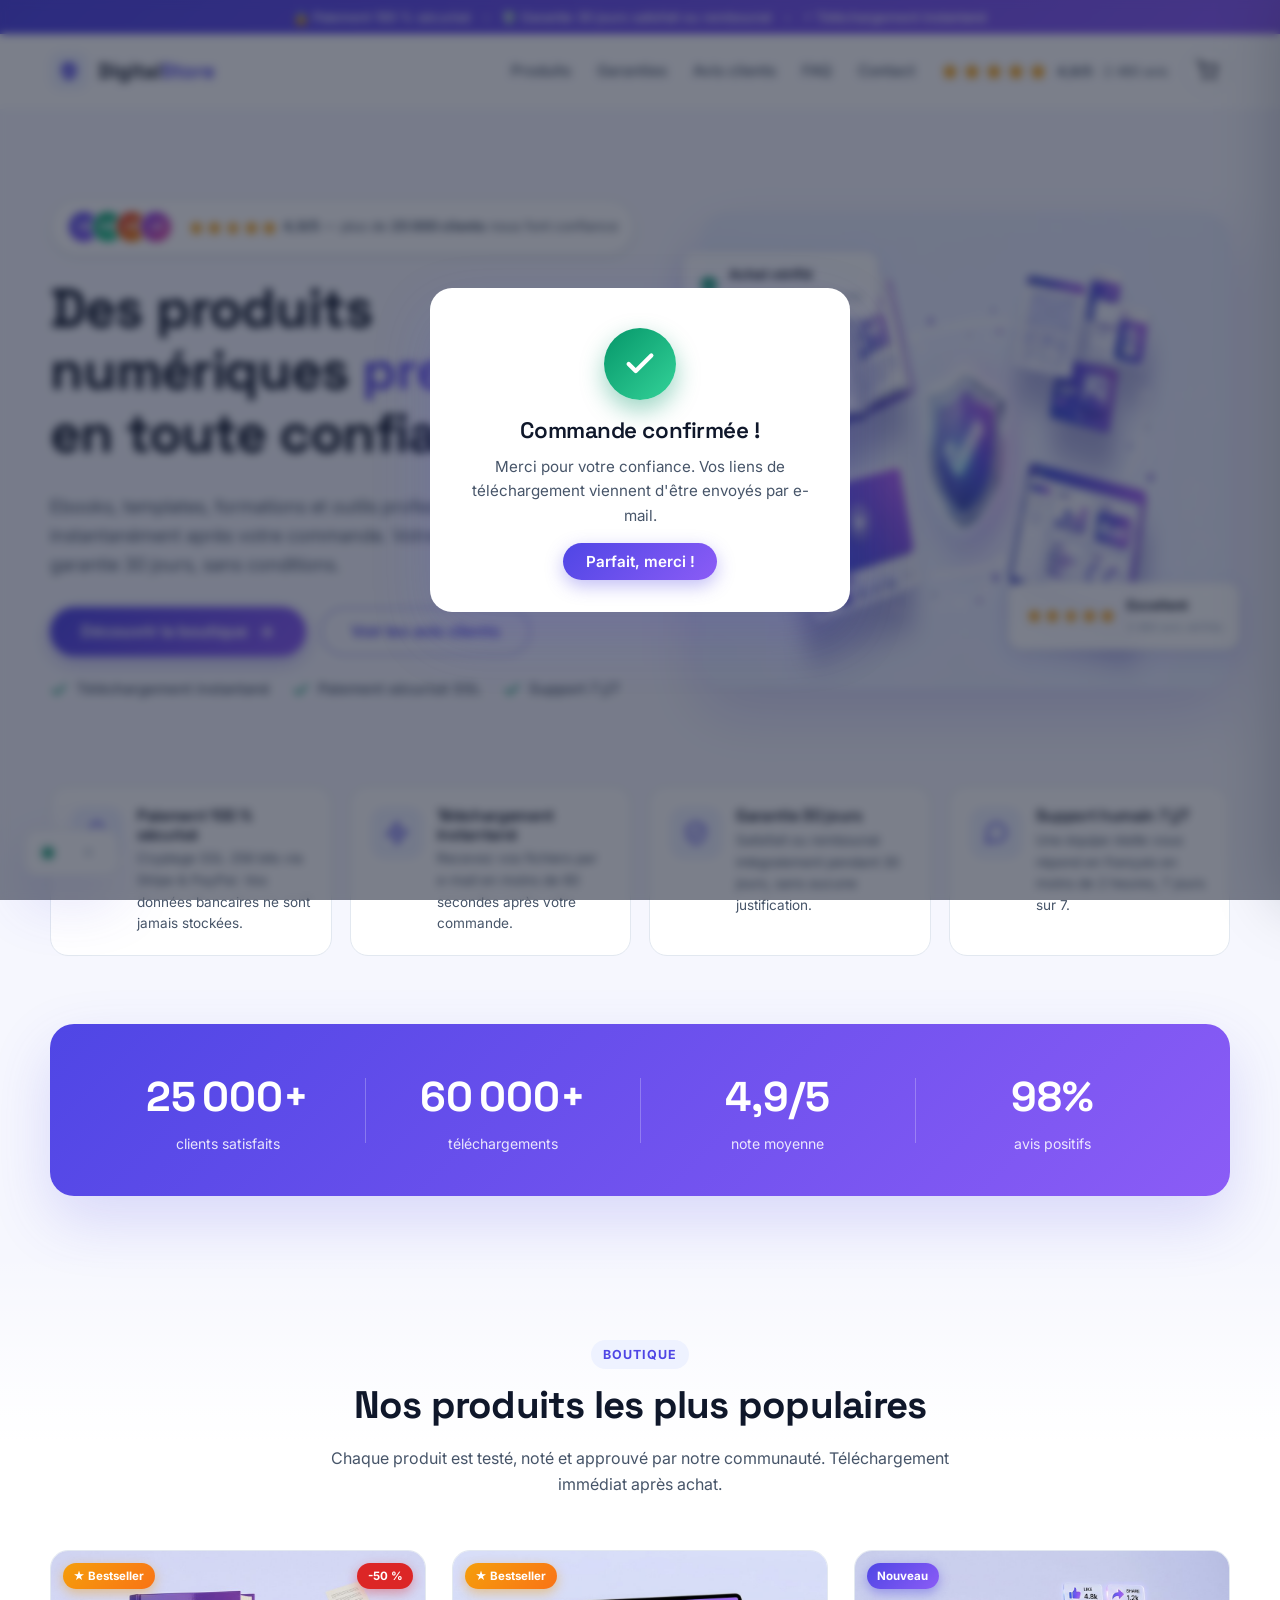
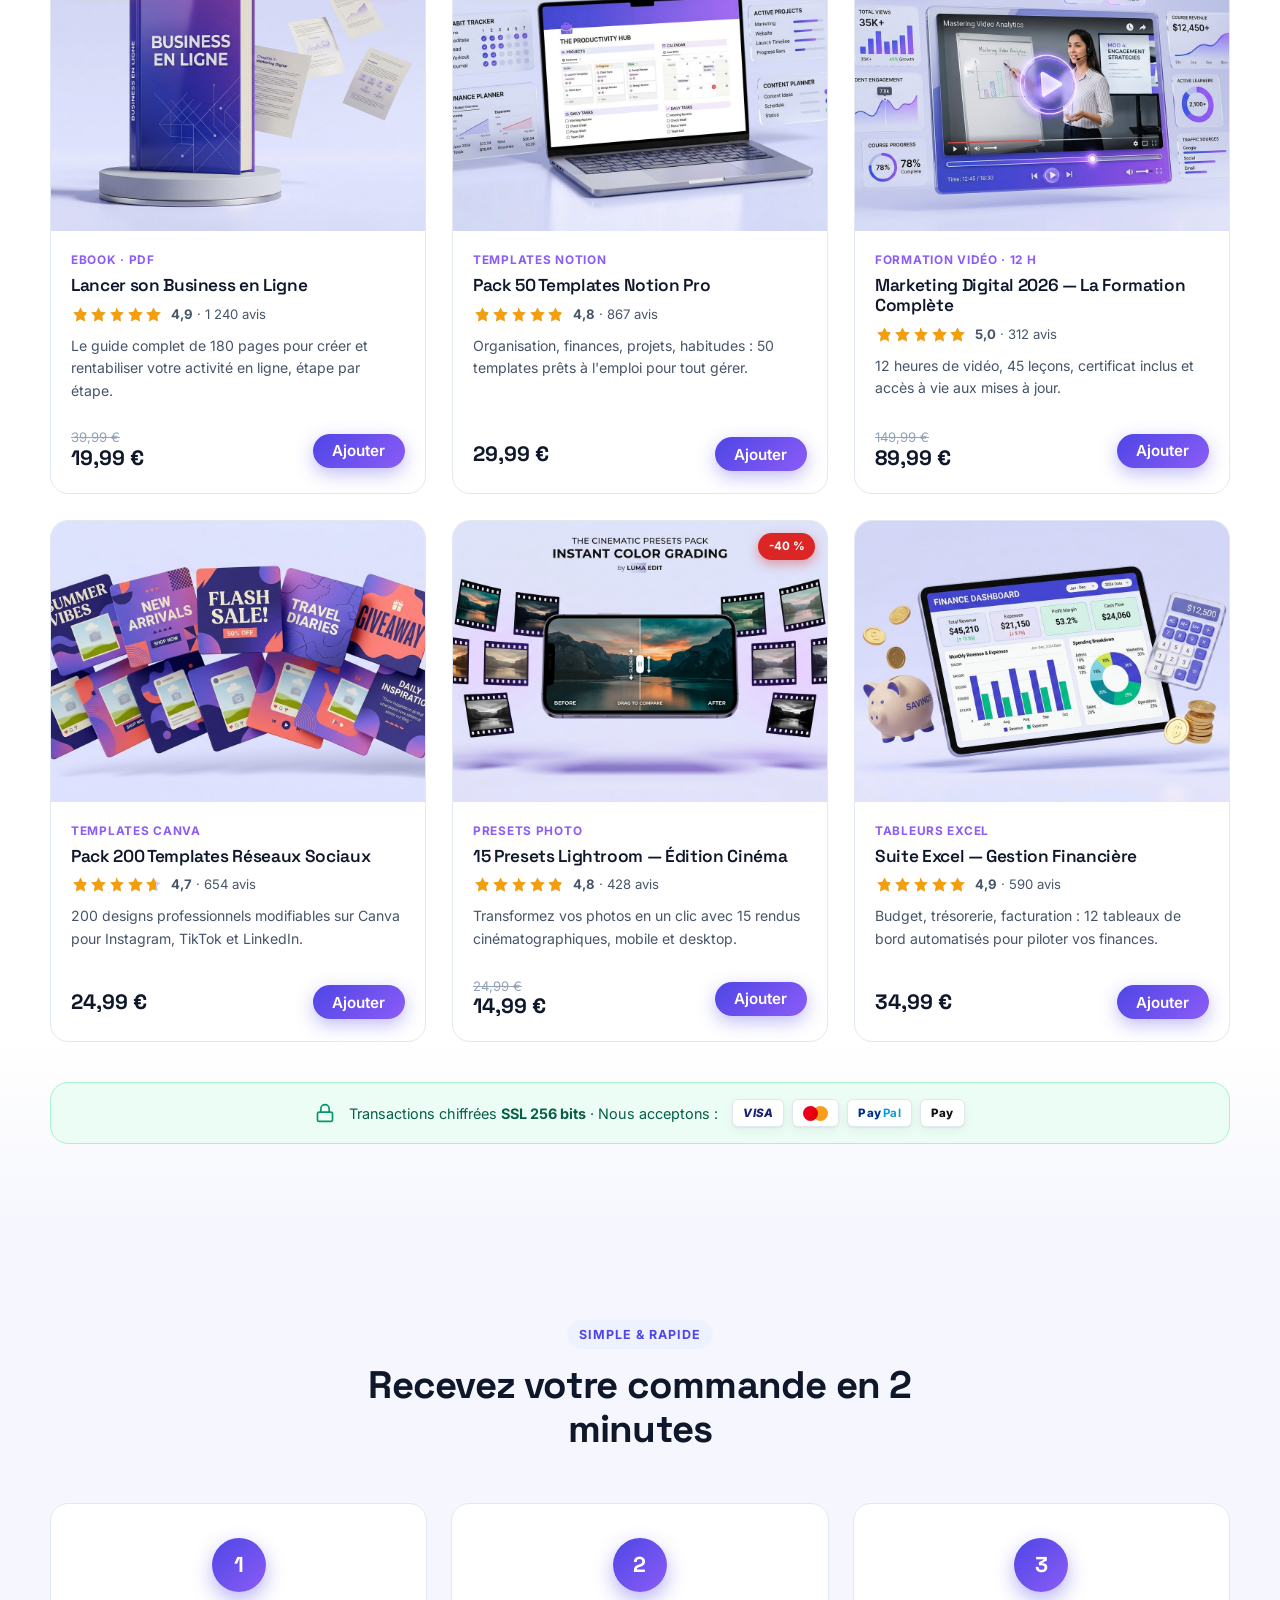
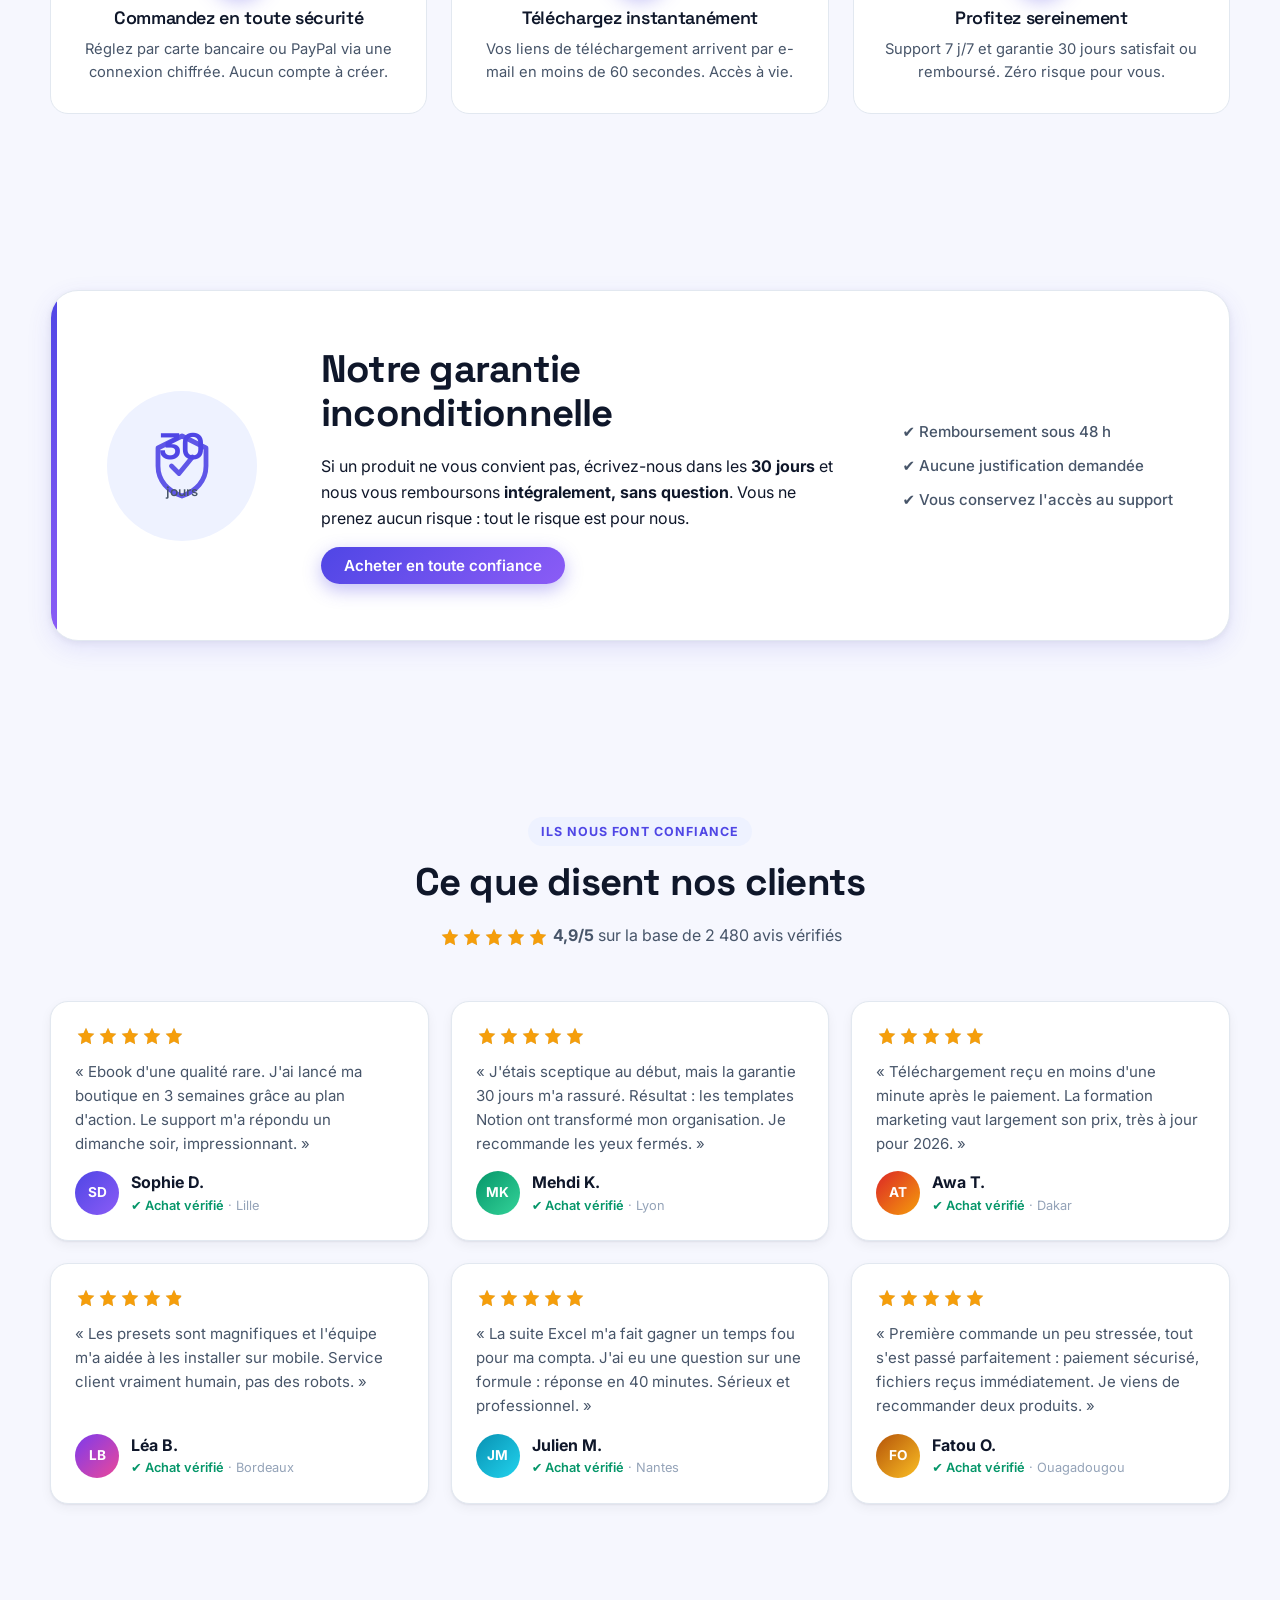
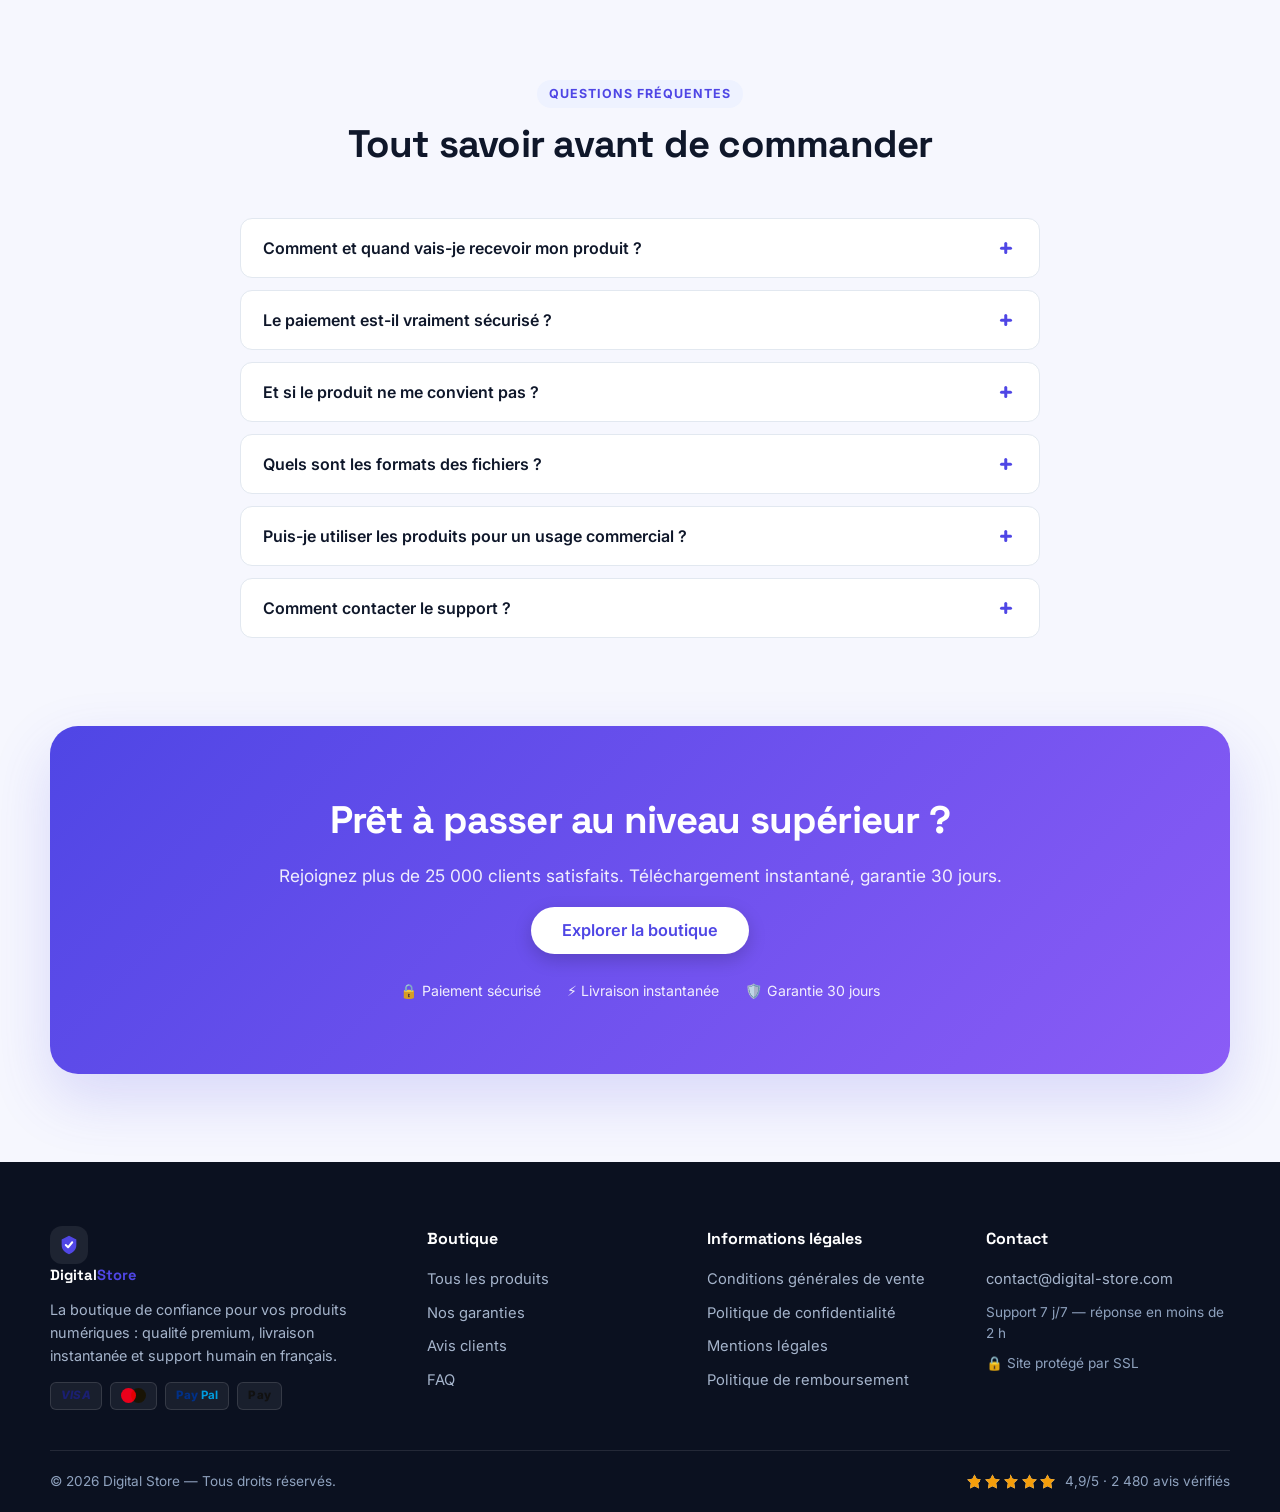
==== index.html @ f557dfa2 "Création du site Digital Store orienté confiance client - Page unique FR : héros, produits, garantie" ====
<!DOCTYPE html>
<html lang="fr">
<head>
  <meta charset="UTF-8" />
  <meta name="viewport" content="width=device-width, initial-scale=1.0" />
  <title>Digital Store — Produits numériques premium, en toute confiance</title>
  <meta name="description" content="Digital Store : ebooks, templates, formations et outils numériques premium. Paiement 100 % sécurisé, téléchargement instantané, garantie 30 jours satisfait ou remboursé. Plus de 25 000 clients satisfaits." />
  <meta property="og:title" content="Digital Store — Produits numériques premium" />
  <meta property="og:description" content="Téléchargement instantané, paiement sécurisé, garantie 30 jours. Rejoignez plus de 25 000 clients satisfaits." />
  <meta property="og:type" content="website" />
  <meta property="og:image" content="assets/hero.jpg" />
  <link rel="icon" href="data:image/svg+xml,%3Csvg xmlns='http://www.w3.org/2000/svg' viewBox='0 0 64 64'%3E%3Crect width='64' height='64' rx='14' fill='%234F46E5'/%3E%3Ctext x='32' y='42' font-family='Arial,sans-serif' font-size='30' font-weight='bold' fill='white' text-anchor='middle'%3EDS%3C/text%3E%3C/svg%3E" />
  <link rel="preconnect" href="https://fonts.googleapis.com" />
  <link rel="preconnect" href="https://fonts.gstatic.com" crossorigin />
  <link href="https://fonts.googleapis.com/css2?family=Inter:wght@400;500;600;700;800&family=Space+Grotesk:wght@500;600;700&display=swap" rel="stylesheet" />
  <link rel="stylesheet" href="css/styles.css" />
</head>
<body>

  <!-- ══════════ Bandeau confiance ══════════ -->
  <div class="topbar" role="note">
    <div class="container topbar__inner">
      <span class="topbar__item">🔒 Paiement 100&nbsp;% sécurisé</span>
      <span class="topbar__sep" aria-hidden="true">•</span>
      <span class="topbar__item">🛡️ Garantie 30 jours satisfait ou remboursé</span>
      <span class="topbar__sep" aria-hidden="true">•</span>
      <span class="topbar__item">⚡ Téléchargement instantané</span>
    </div>
  </div>

  <!-- ══════════ En-tête ══════════ -->
  <header class="header" id="header">
    <div class="container header__inner">
      <a href="#" class="logo" aria-label="Digital Store — Accueil">
        <span class="logo__badge" aria-hidden="true">
          <svg viewBox="0 0 24 24" width="22" height="22" fill="none"><path d="M12 2 4 6v6c0 5 3.4 8.4 8 10 4.6-1.6 8-5 8-10V6l-8-4Z" fill="url(#lg)"/><path d="m8.5 12 2.5 2.5L15.5 9" stroke="#fff" stroke-width="2.2" stroke-linecap="round" stroke-linejoin="round"/><defs><linearGradient id="lg" x1="0" y1="0" x2="24" y2="24"><stop stop-color="#4F46E5"/><stop offset="1" stop-color="#8B5CF6"/></linearGradient></defs></svg>
        </span>
        <span class="logo__text">Digital<span>Store</span></span>
      </a>

      <nav class="nav" id="nav" aria-label="Navigation principale">
        <a href="#produits">Produits</a>
        <a href="#avantages">Garanties</a>
        <a href="#avis">Avis clients</a>
        <a href="#faq">FAQ</a>
        <a href="#contact">Contact</a>
      </nav>

      <div class="header__actions">
        <div class="header__trust" aria-label="Note moyenne">
          <span class="stars" aria-hidden="true"><i style="width:98%"></i></span>
          <span><strong>4,9/5</strong> · 2 480 avis</span>
        </div>
        <button class="cart-btn" id="cart-open" aria-label="Ouvrir le panier">
          <svg viewBox="0 0 24 24" width="22" height="22" fill="none" stroke="currentColor" stroke-width="2" stroke-linecap="round" stroke-linejoin="round"><circle cx="9" cy="21" r="1"/><circle cx="20" cy="21" r="1"/><path d="M1 1h4l2.68 13.39a2 2 0 0 0 2 1.61h9.72a2 2 0 0 0 2-1.61L23 6H6"/></svg>
          <span class="cart-btn__count" id="cart-count">0</span>
        </button>
        <button class="burger" id="burger" aria-label="Menu" aria-expanded="false">
          <span></span><span></span><span></span>
        </button>
      </div>
    </div>
  </header>

  <main>
    <!-- ══════════ Héros ══════════ -->
    <section class="hero">
      <div class="container hero__grid">
        <div class="hero__content reveal">
          <div class="hero__proof">
            <div class="avatars" aria-hidden="true">
              <span style="--c1:#4F46E5;--c2:#8B5CF6">SD</span>
              <span style="--c1:#059669;--c2:#34D399">MK</span>
              <span style="--c1:#DC2626;--c2:#F59E0B">AT</span>
              <span style="--c1:#7C3AED;--c2:#EC4899">LB</span>
            </div>
            <p><span class="stars stars--sm" aria-hidden="true"><i style="width:98%"></i></span> <strong>4,9/5</strong> — plus de <strong>25 000 clients</strong> nous font confiance</p>
          </div>
          <h1>Des produits numériques <span class="grad-text">premium</span>, en toute confiance.</h1>
          <p class="hero__lead">Ebooks, templates, formations et outils professionnels, livrés instantanément après votre commande. Votre satisfaction est garantie 30 jours, sans conditions.</p>
          <div class="hero__cta">
            <a href="#produits" class="btn btn--primary btn--lg">Découvrir la boutique
              <svg viewBox="0 0 24 24" width="18" height="18" fill="none" stroke="currentColor" stroke-width="2.5" stroke-linecap="round" stroke-linejoin="round"><path d="M5 12h14M12 5l7 7-7 7"/></svg>
            </a>
            <a href="#avis" class="btn btn--ghost btn--lg">Voir les avis clients</a>
          </div>
          <ul class="hero__bullets">
            <li><svg viewBox="0 0 24 24" width="18" height="18" fill="none" stroke="#059669" stroke-width="3" stroke-linecap="round" stroke-linejoin="round"><path d="M20 6 9 17l-5-5"/></svg> Téléchargement instantané</li>
            <li><svg viewBox="0 0 24 24" width="18" height="18" fill="none" stroke="#059669" stroke-width="3" stroke-linecap="round" stroke-linejoin="round"><path d="M20 6 9 17l-5-5"/></svg> Paiement sécurisé SSL</li>
            <li><svg viewBox="0 0 24 24" width="18" height="18" fill="none" stroke="#059669" stroke-width="3" stroke-linecap="round" stroke-linejoin="round"><path d="M20 6 9 17l-5-5"/></svg> Support 7 j/7</li>
          </ul>
        </div>
        <div class="hero__visual reveal">
          <img src="assets/hero.jpg" alt="Collection de produits numériques Digital Store : ebook, formation vidéo, templates et tableaux de bord" width="640" height="475" />
          <div class="float-card float-card--1">
            <svg viewBox="0 0 24 24" width="20" height="20" fill="#059669"><path d="M12 2 3 6v6c0 5.55 3.84 9.74 9 11 5.16-1.26 9-5.45 9-11V6l-9-4Zm-1.2 14.3-3.6-3.6 1.4-1.4 2.2 2.2 4.6-4.6 1.4 1.4-6 6Z"/></svg>
            <div><strong>Achat vérifié</strong><br><small>Commande #24891 livrée</small></div>
          </div>
          <div class="float-card float-card--2">
            <span class="stars stars--sm" aria-hidden="true"><i style="width:100%"></i></span>
            <div><strong>Excellent</strong><br><small>2 480 avis vérifiés</small></div>
          </div>
        </div>
      </div>
    </section>

    <!-- ══════════ Bande de garanties ══════════ -->
    <section class="trustbar" id="avantages" aria-label="Nos garanties">
      <div class="container trustbar__grid">
        <div class="trustbar__item reveal">
          <div class="trustbar__icon" aria-hidden="true">
            <svg viewBox="0 0 24 24" width="26" height="26" fill="none" stroke="currentColor" stroke-width="2" stroke-linecap="round" stroke-linejoin="round"><rect x="3" y="11" width="18" height="11" rx="2"/><path d="M7 11V7a5 5 0 0 1 10 0v4"/></svg>
          </div>
          <div><h3>Paiement 100 % sécurisé</h3><p>Cryptage SSL 256 bits via Stripe &amp; PayPal. Vos données bancaires ne sont jamais stockées.</p></div>
        </div>
        <div class="trustbar__item reveal">
          <div class="trustbar__icon" aria-hidden="true">
            <svg viewBox="0 0 24 24" width="26" height="26" fill="none" stroke="currentColor" stroke-width="2" stroke-linecap="round" stroke-linejoin="round"><path d="M13 2 3 14h9l-1 8 10-12h-9l1-8Z"/></svg>
          </div>
          <div><h3>Téléchargement instantané</h3><p>Recevez vos fichiers par e-mail en moins de 60 secondes après votre commande.</p></div>
        </div>
        <div class="trustbar__item reveal">
          <div class="trustbar__icon" aria-hidden="true">
            <svg viewBox="0 0 24 24" width="26" height="26" fill="none" stroke="currentColor" stroke-width="2" stroke-linecap="round" stroke-linejoin="round"><path d="M12 2 4 6v6c0 5 3.4 8.4 8 10 4.6-1.6 8-5 8-10V6l-8-4Z"/><path d="m8.5 12 2.5 2.5 4.5-5.5"/></svg>
          </div>
          <div><h3>Garantie 30 jours</h3><p>Satisfait ou remboursé intégralement pendant 30 jours, sans aucune justification.</p></div>
        </div>
        <div class="trustbar__item reveal">
          <div class="trustbar__icon" aria-hidden="true">
            <svg viewBox="0 0 24 24" width="26" height="26" fill="none" stroke="currentColor" stroke-width="2" stroke-linecap="round" stroke-linejoin="round"><path d="M21 11.5a8.38 8.38 0 0 1-.9 3.8 8.5 8.5 0 0 1-7.6 4.7 8.38 8.38 0 0 1-3.8-.9L3 21l1.9-5.7a8.38 8.38 0 0 1-.9-3.8 8.5 8.5 0 0 1 4.7-7.6 8.38 8.38 0 0 1 3.8-.9h.5a8.48 8.48 0 0 1 8 8v.5Z"/></svg>
          </div>
          <div><h3>Support humain 7 j/7</h3><p>Une équipe réelle vous répond en français en moins de 2 heures, 7 jours sur 7.</p></div>
        </div>
      </div>
    </section>

    <!-- ══════════ Statistiques ══════════ -->
    <section class="stats" aria-label="Chiffres clés">
      <div class="container stats__grid">
        <div class="stat reveal"><strong data-count="25000" data-suffix="+">0</strong><span>clients satisfaits</span></div>
        <div class="stat reveal"><strong data-count="60000" data-suffix="+">0</strong><span>téléchargements</span></div>
        <div class="stat reveal"><strong data-count="4.9" data-decimals="1" data-suffix="/5">0</strong><span>note moyenne</span></div>
        <div class="stat reveal"><strong data-count="98" data-suffix="%">0</strong><span>avis positifs</span></div>
      </div>
    </section>

    <!-- ══════════ Produits ══════════ -->
    <section class="section products" id="produits">
      <div class="container">
        <div class="section__head reveal">
          <span class="eyebrow">Boutique</span>
          <h2>Nos produits les plus populaires</h2>
          <p>Chaque produit est testé, noté et approuvé par notre communauté. Téléchargement immédiat après achat.</p>
        </div>

        <div class="products__grid">
          <!-- Produit 1 -->
          <article class="card reveal" data-id="ebook-business">
            <div class="card__media">
              <img src="assets/products/ebook-business.jpg" alt="Ebook — Lancer son business en ligne : couverture premium violette" loading="lazy" />
              <span class="badge badge--best">★ Bestseller</span>
              <span class="badge badge--promo">-50 %</span>
            </div>
            <div class="card__body">
              <span class="card__cat">Ebook · PDF</span>
              <h3>Lancer son Business en Ligne</h3>
              <div class="card__rating">
                <span class="stars stars--sm" aria-hidden="true"><i style="width:98%"></i></span>
                <span><strong>4,9</strong> · 1 240 avis</span>
              </div>
              <p class="card__desc">Le guide complet de 180 pages pour créer et rentabiliser votre activité en ligne, étape par étape.</p>
              <div class="card__foot">
                <div class="price"><s>39,99&nbsp;€</s><strong>19,99&nbsp;€</strong></div>
                <button class="btn btn--primary btn--add" data-add="ebook-business" data-name="Lancer son Business en Ligne" data-price="19.99" data-img="assets/products/ebook-business.jpg">Ajouter</button>
              </div>
            </div>
          </article>

          <!-- Produit 2 -->
          <article class="card reveal" data-id="notion-templates">
            <div class="card__media">
              <img src="assets/products/notion-templates.jpg" alt="Pack 50 templates Notion Pro : dashboards de productivité" loading="lazy" />
              <span class="badge badge--best">★ Bestseller</span>
            </div>
            <div class="card__body">
              <span class="card__cat">Templates Notion</span>
              <h3>Pack 50 Templates Notion Pro</h3>
              <div class="card__rating">
                <span class="stars stars--sm" aria-hidden="true"><i style="width:96%"></i></span>
                <span><strong>4,8</strong> · 867 avis</span>
              </div>
              <p class="card__desc">Organisation, finances, projets, habitudes : 50 templates prêts à l'emploi pour tout gérer.</p>
              <div class="card__foot">
                <div class="price"><strong>29,99&nbsp;€</strong></div>
                <button class="btn btn--primary btn--add" data-add="notion-templates" data-name="Pack 50 Templates Notion Pro" data-price="29.99" data-img="assets/products/notion-templates.jpg">Ajouter</button>
              </div>
            </div>
          </article>

          <!-- Produit 3 -->
          <article class="card reveal" data-id="formation-marketing">
            <div class="card__media">
              <img src="assets/products/formation-marketing.jpg" alt="Formation vidéo — Marketing Digital 2026" loading="lazy" />
              <span class="badge badge--new">Nouveau</span>
            </div>
            <div class="card__body">
              <span class="card__cat">Formation vidéo · 12 h</span>
              <h3>Marketing Digital 2026 — La Formation Complète</h3>
              <div class="card__rating">
                <span class="stars stars--sm" aria-hidden="true"><i style="width:100%"></i></span>
                <span><strong>5,0</strong> · 312 avis</span>
              </div>
              <p class="card__desc">12 heures de vidéo, 45 leçons, certificat inclus et accès à vie aux mises à jour.</p>
              <div class="card__foot">
                <div class="price"><s>149,99&nbsp;€</s><strong>89,99&nbsp;€</strong></div>
                <button class="btn btn--primary btn--add" data-add="formation-marketing" data-name="Formation Marketing Digital 2026" data-price="89.99" data-img="assets/products/formation-marketing.jpg">Ajouter</button>
              </div>
            </div>
          </article>

          <!-- Produit 4 -->
          <article class="card reveal" data-id="canva-pack">
            <div class="card__media">
              <img src="assets/products/canva-pack.jpg" alt="Pack 200 templates Canva pour réseaux sociaux" loading="lazy" />
            </div>
            <div class="card__body">
              <span class="card__cat">Templates Canva</span>
              <h3>Pack 200 Templates Réseaux Sociaux</h3>
              <div class="card__rating">
                <span class="stars stars--sm" aria-hidden="true"><i style="width:92%"></i></span>
                <span><strong>4,7</strong> · 654 avis</span>
              </div>
              <p class="card__desc">200 designs professionnels modifiables sur Canva pour Instagram, TikTok et LinkedIn.</p>
              <div class="card__foot">
                <div class="price"><strong>24,99&nbsp;€</strong></div>
                <button class="btn btn--primary btn--add" data-add="canva-pack" data-name="Pack 200 Templates Réseaux Sociaux" data-price="24.99" data-img="assets/products/canva-pack.jpg">Ajouter</button>
              </div>
            </div>
          </article>

          <!-- Produit 5 -->
          <article class="card reveal" data-id="presets-lightroom">
            <div class="card__media">
              <img src="assets/products/presets-lightroom.jpg" alt="15 presets Lightroom effet cinéma : avant / après" loading="lazy" />
              <span class="badge badge--promo">-40 %</span>
            </div>
            <div class="card__body">
              <span class="card__cat">Presets photo</span>
              <h3>15 Presets Lightroom — Édition Cinéma</h3>
              <div class="card__rating">
                <span class="stars stars--sm" aria-hidden="true"><i style="width:96%"></i></span>
                <span><strong>4,8</strong> · 428 avis</span>
              </div>
              <p class="card__desc">Transformez vos photos en un clic avec 15 rendus cinématographiques, mobile et desktop.</p>
              <div class="card__foot">
                <div class="price"><s>24,99&nbsp;€</s><strong>14,99&nbsp;€</strong></div>
                <button class="btn btn--primary btn--add" data-add="presets-lightroom" data-name="15 Presets Lightroom Cinéma" data-price="14.99" data-img="assets/products/presets-lightroom.jpg">Ajouter</button>
              </div>
            </div>
          </article>

          <!-- Produit 6 -->
          <article class="card reveal" data-id="excel-finance">
            <div class="card__media">
              <img src="assets/products/excel-finance.jpg" alt="Suite Excel — Gestion financière : tableaux de bord automatisés" loading="lazy" />
            </div>
            <div class="card__body">
              <span class="card__cat">Tableurs Excel</span>
              <h3>Suite Excel — Gestion Financière</h3>
              <div class="card__rating">
                <span class="stars stars--sm" aria-hidden="true"><i style="width:98%"></i></span>
                <span><strong>4,9</strong> · 590 avis</span>
              </div>
              <p class="card__desc">Budget, trésorerie, facturation : 12 tableaux de bord automatisés pour piloter vos finances.</p>
              <div class="card__foot">
                <div class="price"><strong>34,99&nbsp;€</strong></div>
                <button class="btn btn--primary btn--add" data-add="excel-finance" data-name="Suite Excel Gestion Financière" data-price="34.99" data-img="assets/products/excel-finance.jpg">Ajouter</button>
              </div>
            </div>
          </article>
        </div>

        <div class="products__secure reveal" role="note">
          <svg viewBox="0 0 24 24" width="20" height="20" fill="none" stroke="#059669" stroke-width="2" stroke-linecap="round" stroke-linejoin="round"><rect x="3" y="11" width="18" height="11" rx="2"/><path d="M7 11V7a5 5 0 0 1 10 0v4"/></svg>
          <p>Transactions chiffrées <strong>SSL 256 bits</strong> · Nous acceptons :</p>
          <div class="pay-badges" aria-label="Moyens de paiement acceptés">
            <span class="pay-badge pay-badge--visa">VISA</span>
            <span class="pay-badge pay-badge--mc"><i></i><i></i></span>
            <span class="pay-badge pay-badge--paypal">Pay<b>Pal</b></span>
            <span class="pay-badge pay-badge--apple"> Pay</span>
          </div>
        </div>
      </div>
    </section>

    <!-- ══════════ Comment ça marche ══════════ -->
    <section class="section steps">
      <div class="container">
        <div class="section__head reveal">
          <span class="eyebrow">Simple &amp; rapide</span>
          <h2>Recevez votre commande en 2 minutes</h2>
        </div>
        <div class="steps__grid">
          <div class="step reveal">
            <span class="step__num">1</span>
            <h3>Commandez en toute sécurité</h3>
            <p>Réglez par carte bancaire ou PayPal via une connexion chiffrée. Aucun compte à créer.</p>
          </div>
          <div class="step reveal">
            <span class="step__num">2</span>
            <h3>Téléchargez instantanément</h3>
            <p>Vos liens de téléchargement arrivent par e-mail en moins de 60 secondes. Accès à vie.</p>
          </div>
          <div class="step reveal">
            <span class="step__num">3</span>
            <h3>Profitez sereinement</h3>
            <p>Support 7 j/7 et garantie 30 jours satisfait ou remboursé. Zéro risque pour vous.</p>
          </div>
        </div>
      </div>
    </section>

    <!-- ══════════ Garantie ══════════ -->
    <section class="section guarantee">
      <div class="container guarantee__inner reveal">
        <div class="guarantee__shield" aria-hidden="true">
          <svg viewBox="0 0 24 24" width="72" height="72" fill="none" stroke="url(#gg)" stroke-width="1.6" stroke-linecap="round" stroke-linejoin="round"><path d="M12 2 4 6v6c0 5 3.4 8.4 8 10 4.6-1.6 8-5 8-10V6l-8-4Z"/><path d="m8.5 12 2.5 2.5 4.5-5.5"/><defs><linearGradient id="gg" x1="0" y1="0" x2="24" y2="24"><stop stop-color="#4F46E5"/><stop offset="1" stop-color="#8B5CF6"/></linearGradient></defs></svg>
          <span>30<br><small>jours</small></span>
        </div>
        <div>
          <h2>Notre garantie inconditionnelle</h2>
          <p>Si un produit ne vous convient pas, écrivez-nous dans les <strong>30 jours</strong> et nous vous remboursons <strong>intégralement, sans question</strong>. Vous ne prenez aucun risque : tout le risque est pour nous.</p>
          <a href="#produits" class="btn btn--primary">Acheter en toute confiance</a>
        </div>
        <ul class="guarantee__list">
          <li>✔ Remboursement sous 48 h</li>
          <li>✔ Aucune justification demandée</li>
          <li>✔ Vous conservez l'accès au support</li>
        </ul>
      </div>
    </section>

    <!-- ══════════ Avis clients ══════════ -->
    <section class="section reviews" id="avis">
      <div class="container">
        <div class="section__head reveal">
          <span class="eyebrow">Ils nous font confiance</span>
          <h2>Ce que disent nos clients</h2>
          <p><span class="stars" aria-hidden="true"><i style="width:98%"></i></span> <strong>4,9/5</strong> sur la base de 2 480 avis vérifiés</p>
        </div>
        <div class="reviews__grid">
          <figure class="review reveal">
            <span class="stars" aria-label="5 étoiles sur 5"><i style="width:100%"></i></span>
            <blockquote>« Ebook d'une qualité rare. J'ai lancé ma boutique en 3 semaines grâce au plan d'action. Le support m'a répondu un dimanche soir, impressionnant. »</blockquote>
            <figcaption>
              <span class="avatar" style="--c1:#4F46E5;--c2:#8B5CF6">SD</span>
              <div><strong>Sophie D.</strong><small><span class="verified">✔ Achat vérifié</span> · Lille</small></div>
            </figcaption>
          </figure>
          <figure class="review reveal">
            <span class="stars" aria-label="5 étoiles sur 5"><i style="width:100%"></i></span>
            <blockquote>« J'étais sceptique au début, mais la garantie 30 jours m'a rassuré. Résultat : les templates Notion ont transformé mon organisation. Je recommande les yeux fermés. »</blockquote>
            <figcaption>
              <span class="avatar" style="--c1:#059669;--c2:#34D399">MK</span>
              <div><strong>Mehdi K.</strong><small><span class="verified">✔ Achat vérifié</span> · Lyon</small></div>
            </figcaption>
          </figure>
          <figure class="review reveal">
            <span class="stars" aria-label="5 étoiles sur 5"><i style="width:100%"></i></span>
            <blockquote>« Téléchargement reçu en moins d'une minute après le paiement. La formation marketing vaut largement son prix, très à jour pour 2026. »</blockquote>
            <figcaption>
              <span class="avatar" style="--c1:#DC2626;--c2:#F59E0B">AT</span>
              <div><strong>Awa T.</strong><small><span class="verified">✔ Achat vérifié</span> · Dakar</small></div>
            </figcaption>
          </figure>
          <figure class="review reveal">
            <span class="stars" aria-label="5 étoiles sur 5"><i style="width:96%"></i></span>
            <blockquote>« Les presets sont magnifiques et l'équipe m'a aidée à les installer sur mobile. Service client vraiment humain, pas des robots. »</blockquote>
            <figcaption>
              <span class="avatar" style="--c1:#7C3AED;--c2:#EC4899">LB</span>
              <div><strong>Léa B.</strong><small><span class="verified">✔ Achat vérifié</span> · Bordeaux</small></div>
            </figcaption>
          </figure>
          <figure class="review reveal">
            <span class="stars" aria-label="5 étoiles sur 5"><i style="width:100%"></i></span>
            <blockquote>« La suite Excel m'a fait gagner un temps fou pour ma compta. J'ai eu une question sur une formule : réponse en 40 minutes. Sérieux et professionnel. »</blockquote>
            <figcaption>
              <span class="avatar" style="--c1:#0891B2;--c2:#22D3EE">JM</span>
              <div><strong>Julien M.</strong><small><span class="verified">✔ Achat vérifié</span> · Nantes</small></div>
            </figcaption>
          </figure>
          <figure class="review reveal">
            <span class="stars" aria-label="5 étoiles sur 5"><i style="width:100%"></i></span>
            <blockquote>« Première commande un peu stressée, tout s'est passé parfaitement : paiement sécurisé, fichiers reçus immédiatement. Je viens de recommander deux produits. »</blockquote>
            <figcaption>
              <span class="avatar" style="--c1:#B45309;--c2:#FBBF24">FO</span>
              <div><strong>Fatou O.</strong><small><span class="verified">✔ Achat vérifié</span> · Ouagadougou</small></div>
            </figcaption>
          </figure>
        </div>
      </div>
    </section>

    <!-- ══════════ FAQ ══════════ -->
    <section class="section faq" id="faq">
      <div class="container faq__inner">
        <div class="section__head reveal">
          <span class="eyebrow">Questions fréquentes</span>
          <h2>Tout savoir avant de commander</h2>
        </div>
        <div class="faq__list reveal">
          <div class="faq__item">
            <button class="faq__q" aria-expanded="false">Comment et quand vais-je recevoir mon produit ?<span class="faq__chev" aria-hidden="true"></span></button>
            <div class="faq__a"><p>Immédiatement après validation du paiement, un e-mail contient vos liens de téléchargement (moins de 60 secondes en général). L'accès est illimité et valable à vie. Pensez à vérifier vos spams si besoin.</p></div>
          </div>
          <div class="faq__item">
            <button class="faq__q" aria-expanded="false">Le paiement est-il vraiment sécurisé ?<span class="faq__chev" aria-hidden="true"></span></button>
            <div class="faq__a"><p>Oui. Toutes les transactions sont chiffrées en SSL 256 bits et traitées par Stripe et PayPal, leaders mondiaux du paiement en ligne. Nous ne voyons ni ne stockons jamais vos données bancaires.</p></div>
          </div>
          <div class="faq__item">
            <button class="faq__q" aria-expanded="false">Et si le produit ne me convient pas ?<span class="faq__chev" aria-hidden="true"></span></button>
            <div class="faq__a"><p>Vous bénéficiez de 30 jours pour changer d'avis. Un simple e-mail suffit : nous vous remboursons intégralement sous 48 h, sans demander de justification.</p></div>
          </div>
          <div class="faq__item">
            <button class="faq__q" aria-expanded="false">Quels sont les formats des fichiers ?<span class="faq__chev" aria-hidden="true"></span></button>
            <div class="faq__a"><p>Ebooks en PDF, templates Notion et Canva via liens de duplication, presets Lightroom (DNG + XMP mobile/desktop), tableurs Excel (.xlsx) et formations accessibles en streaming illimité.</p></div>
          </div>
          <div class="faq__item">
            <button class="faq__q" aria-expanded="false">Puis-je utiliser les produits pour un usage commercial ?<span class="faq__chev" aria-hidden="true"></span></button>
            <div class="faq__a"><p>Oui, la licence standard inclut l'usage commercial pour vos propres projets (1 utilisateur). Seule la revente ou la redistribution des fichiers est interdite.</p></div>
          </div>
          <div class="faq__item">
            <button class="faq__q" aria-expanded="false">Comment contacter le support ?<span class="faq__chev" aria-hidden="true"></span></button>
            <div class="faq__a"><p>Par e-mail à <a href="mailto:contact@digital-store.com">contact@digital-store.com</a>, 7 jours sur 7. Temps de réponse moyen : moins de 2 heures.</p></div>
          </div>
        </div>
      </div>
    </section>

    <!-- ══════════ Appel à l'action final ══════════ -->
    <section class="cta">
      <div class="container cta__inner reveal">
        <h2>Prêt à passer au niveau supérieur ?</h2>
        <p>Rejoignez plus de 25 000 clients satisfaits. Téléchargement instantané, garantie 30 jours.</p>
        <a href="#produits" class="btn btn--light btn--lg">Explorer la boutique</a>
        <div class="cta__trust">
          <span>🔒 Paiement sécurisé</span><span>⚡ Livraison instantanée</span><span>🛡️ Garantie 30 jours</span>
        </div>
      </div>
    </section>
  </main>

  <!-- ══════════ Pied de page ══════════ -->
  <footer class="footer" id="contact">
    <div class="container footer__grid">
      <div class="footer__col footer__col--brand">
        <a href="#" class="logo logo--footer">
          <span class="logo__badge" aria-hidden="true">
            <svg viewBox="0 0 24 24" width="22" height="22" fill="none"><path d="M12 2 4 6v6c0 5 3.4 8.4 8 10 4.6-1.6 8-5 8-10V6l-8-4Z" fill="url(#lg2)"/><path d="m8.5 12 2.5 2.5 4.5-5.5" stroke="#fff" stroke-width="2.2" stroke-linecap="round" stroke-linejoin="round"/><defs><linearGradient id="lg2" x1="0" y1="0" x2="24" y2="24"><stop stop-color="#4F46E5"/><stop offset="1" stop-color="#8B5CF6"/></linearGradient></defs></svg>
          </span>
          <span class="logo__text">Digital<span>Store</span></span>
        </a>
        <p>La boutique de confiance pour vos produits numériques : qualité premium, livraison instantanée et support humain en français.</p>
        <div class="pay-badges pay-badges--footer" aria-label="Moyens de paiement acceptés">
          <span class="pay-badge pay-badge--visa">VISA</span>
          <span class="pay-badge pay-badge--mc"><i></i><i></i></span>
          <span class="pay-badge pay-badge--paypal">Pay<b>Pal</b></span>
          <span class="pay-badge pay-badge--apple"> Pay</span>
        </div>
      </div>
      <div class="footer__col">
        <h4>Boutique</h4>
        <a href="#produits">Tous les produits</a>
        <a href="#avantages">Nos garanties</a>
        <a href="#avis">Avis clients</a>
        <a href="#faq">FAQ</a>
      </div>
      <div class="footer__col">
        <h4>Informations légales</h4>
        <a href="#">Conditions générales de vente</a>
        <a href="#">Politique de confidentialité</a>
        <a href="#">Mentions légales</a>
        <a href="#">Politique de remboursement</a>
      </div>
      <div class="footer__col">
        <h4>Contact</h4>
        <a href="mailto:contact@digital-store.com">contact@digital-store.com</a>
        <p class="footer__note">Support 7 j/7 — réponse en moins de 2 h</p>
        <p class="footer__note">🔒 Site protégé par SSL</p>
      </div>
    </div>
    <div class="container footer__bottom">
      <p>© 2026 Digital Store — Tous droits réservés.</p>
      <p><span class="stars stars--sm" aria-hidden="true"><i style="width:98%"></i></span> 4,9/5 · 2 480 avis vérifiés</p>
    </div>
  </footer>

  <!-- ══════════ Panier (tiroir) ══════════ -->
  <div class="overlay" id="overlay" hidden></div>
  <aside class="drawer" id="drawer" aria-label="Panier" aria-hidden="true">
    <div class="drawer__head">
      <h3>Votre panier <span id="drawer-count"></span></h3>
      <button class="drawer__close" id="cart-close" aria-label="Fermer le panier">✕</button>
    </div>
    <div class="drawer__items" id="drawer-items"></div>
    <div class="drawer__empty" id="drawer-empty">
      <p>🛒 Votre panier est vide.</p>
      <a href="#produits" class="btn btn--primary" id="drawer-browse">Voir les produits</a>
    </div>
    <div class="drawer__foot" id="drawer-foot" hidden>
      <div class="drawer__total"><span>Total</span><strong id="drawer-total">0,00&nbsp;€</strong></div>
      <button class="btn btn--primary btn--lg btn--block" id="checkout-btn">
        <svg viewBox="0 0 24 24" width="18" height="18" fill="none" stroke="currentColor" stroke-width="2" stroke-linecap="round" stroke-linejoin="round"><rect x="3" y="11" width="18" height="11" rx="2"/><path d="M7 11V7a5 5 0 0 1 10 0v4"/></svg>
        Commander en toute sécurité
      </button>
      <p class="drawer__secure">🔒 Paiement chiffré SSL · 🛡️ Garantie 30 jours · ⚡ Téléchargement immédiat</p>
    </div>
  </aside>

  <!-- ══════════ Confirmation de commande ══════════ -->
  <div class="modal" id="modal" hidden>
    <div class="modal__box">
      <div class="modal__check" aria-hidden="true">
        <svg viewBox="0 0 24 24" width="34" height="34" fill="none" stroke="#fff" stroke-width="3" stroke-linecap="round" stroke-linejoin="round"><path d="M20 6 9 17l-5-5"/></svg>
      </div>
      <h3>Commande confirmée !</h3>
      <p id="modal-text">Merci pour votre confiance. Vos liens de téléchargement viennent d'être envoyés par e-mail.</p>
      <button class="btn btn--primary" id="modal-close">Parfait, merci !</button>
    </div>
  </div>

  <!-- ══════════ Notifications ══════════ -->
  <div class="toasts" id="toasts" aria-live="polite"></div>
  <div class="social-proof" id="social-proof" hidden>
    <span class="social-proof__dot" aria-hidden="true"></span>
    <p id="social-proof-text"></p>
    <button id="social-proof-close" aria-label="Fermer">✕</button>
  </div>

  <script src="js/main.js"></script>
</body>
</html>
---- css/styles.css ----
/* ══════════════════════════════════════════════════════════
   Digital Store — Feuille de style
   Palette : indigo #4F46E5 → violet #8B5CF6 / fond lavande
   ══════════════════════════════════════════════════════════ */

:root {
  --indigo: #4F46E5;
  --violet: #8B5CF6;
  --grad: linear-gradient(135deg, #4F46E5 0%, #8B5CF6 100%);
  --ink: #0F172A;
  --ink-soft: #475569;
  --ink-mute: #94A3B8;
  --bg: #F6F7FE;
  --surface: #FFFFFF;
  --surface-2: #EEF2FF;
  --line: #E2E8F0;
  --green: #059669;
  --amber: #F59E0B;
  --red: #DC2626;
  --radius: 18px;
  --radius-sm: 12px;
  --shadow-sm: 0 1px 2px rgba(15, 23, 42, .06), 0 4px 12px rgba(15, 23, 42, .05);
  --shadow-md: 0 8px 24px rgba(79, 70, 229, .12), 0 2px 6px rgba(15, 23, 42, .06);
  --shadow-lg: 0 24px 60px rgba(79, 70, 229, .18);
  --font: "Inter", system-ui, -apple-system, "Segoe UI", sans-serif;
  --font-display: "Space Grotesk", "Inter", system-ui, sans-serif;
}

*, *::before, *::after { box-sizing: border-box; }

html { scroll-behavior: smooth; }

body {
  margin: 0;
  font-family: var(--font);
  color: var(--ink);
  background: var(--bg);
  line-height: 1.6;
  -webkit-font-smoothing: antialiased;
  overflow-x: hidden;
}

img { max-width: 100%; display: block; }
a { color: var(--indigo); text-decoration: none; }
button { font-family: inherit; cursor: pointer; }

.container { width: min(1180px, 100% - 40px); margin-inline: auto; }

h1, h2, h3 { font-family: var(--font-display); line-height: 1.15; letter-spacing: -.02em; margin: 0 0 .5em; }
h1 { font-size: clamp(2rem, 4.6vw, 3.4rem); font-weight: 700; }
h2 { font-size: clamp(1.6rem, 3.2vw, 2.4rem); font-weight: 700; }
h3 { font-size: 1.12rem; font-weight: 600; }
p { margin: 0 0 1em; }

.grad-text { background: var(--grad); -webkit-background-clip: text; background-clip: text; color: transparent; }

/* ── Étoiles de notation ─────────────────────────────── */
.stars {
  position: relative; display: inline-block; font-size: 0;
  width: 110px; height: 20px; vertical-align: middle;
}
.stars::before, .stars i::before {
  content: ""; position: absolute; inset: 0;
  background: url("data:image/svg+xml,%3Csvg xmlns='http://www.w3.org/2000/svg' viewBox='0 0 24 24' fill='%23CBD5E1'%3E%3Cpath d='M12 2l2.9 6.26L22 9.27l-5 4.87L18.18 22 12 18.56 5.82 22 7 14.14l-5-4.87 7.1-1.01L12 2z'/%3E%3C/svg%3E") repeat-x left center / 22px 20px;
}
.stars i::before {
  background: url("data:image/svg+xml,%3Csvg xmlns='http://www.w3.org/2000/svg' viewBox='0 0 24 24' fill='%23F59E0B'%3E%3Cpath d='M12 2l2.9 6.26L22 9.27l-5 4.87L18.18 22 12 18.56 5.82 22 7 14.14l-5-4.87 7.1-1.01L12 2z'/%3E%3C/svg%3E") repeat-x left center / 22px 20px;
}
.stars i { position: absolute; inset: 0; overflow: hidden; display: block; }
.stars--sm { width: 92px; height: 17px; }
.stars--sm::before, .stars--sm i::before { background-size: 18.4px 17px; }

/* ── Boutons ─────────────────────────────────────────── */
.btn {
  display: inline-flex; align-items: center; justify-content: center; gap: .55em;
  padding: .72em 1.5em; border: 0; border-radius: 999px;
  font-weight: 600; font-size: .95rem; line-height: 1;
  transition: transform .18s ease, box-shadow .18s ease, background .18s ease;
  white-space: nowrap;
}
.btn:active { transform: scale(.97); }
.btn--primary {
  background: var(--grad); color: #fff;
  box-shadow: 0 6px 18px rgba(79, 70, 229, .35);
}
.btn--primary:hover { transform: translateY(-2px); box-shadow: 0 10px 26px rgba(79, 70, 229, .45); }
.btn--ghost { background: transparent; color: var(--indigo); box-shadow: inset 0 0 0 2px rgba(79, 70, 229, .35); }
.btn--ghost:hover { background: rgba(79, 70, 229, .08); }
.btn--light { background: #fff; color: var(--indigo); box-shadow: 0 6px 18px rgba(0, 0, 0, .18); }
.btn--light:hover { transform: translateY(-2px); }
.btn--lg { padding: .95em 1.9em; font-size: 1.02rem; }
.btn--block { width: 100%; }
.btn--add { padding: .62em 1.3em; }

/* ── Bandeau supérieur ───────────────────────────────── */
.topbar { background: var(--grad); color: #fff; font-size: .82rem; font-weight: 500; }
.topbar__inner { display: flex; justify-content: center; align-items: center; gap: .9em; padding: .5em 0; flex-wrap: wrap; }
.topbar__sep { opacity: .55; }

/* ── En-tête ─────────────────────────────────────────── */
.header {
  position: sticky; top: 0; z-index: 50;
  background: rgba(255, 255, 255, .86); backdrop-filter: blur(14px);
  border-bottom: 1px solid transparent; transition: box-shadow .25s, border-color .25s;
}
.header.scrolled { border-color: var(--line); box-shadow: var(--shadow-sm); }
.header__inner { display: flex; align-items: center; gap: 24px; padding: 14px 0; }

.logo { display: inline-flex; align-items: center; gap: 10px; font-family: var(--font-display); font-weight: 700; font-size: 1.28rem; color: var(--ink); }
.logo__badge { display: grid; place-items: center; width: 38px; height: 38px; border-radius: 12px; background: var(--surface-2); }
.logo__text span { color: var(--indigo); }

.nav { display: flex; gap: 26px; margin-left: auto; }
.nav a { color: var(--ink-soft); font-weight: 500; font-size: .95rem; position: relative; }
.nav a::after { content: ""; position: absolute; left: 0; bottom: -4px; width: 0; height: 2px; background: var(--grad); border-radius: 2px; transition: width .2s; }
.nav a:hover { color: var(--indigo); }
.nav a:hover::after { width: 100%; }

.header__actions { display: flex; align-items: center; gap: 16px; }
.header__trust { display: flex; align-items: center; gap: 8px; font-size: .82rem; color: var(--ink-soft); }

.cart-btn {
  position: relative; display: grid; place-items: center;
  width: 46px; height: 46px; border-radius: 50%;
  border: 1px solid var(--line); background: #fff; color: var(--ink);
  transition: border-color .2s, box-shadow .2s, transform .2s;
}
.cart-btn:hover { border-color: var(--indigo); box-shadow: var(--shadow-sm); transform: translateY(-1px); }
.cart-btn__count {
  position: absolute; top: -4px; right: -4px; min-width: 20px; height: 20px;
  display: grid; place-items: center; padding: 0 5px;
  background: var(--grad); color: #fff; font-size: .72rem; font-weight: 700;
  border-radius: 999px; transform: scale(0); transition: transform .22s cubic-bezier(.34, 1.56, .64, 1);
}
.cart-btn__count.on { transform: scale(1); }

.burger { display: none; flex-direction: column; gap: 5px; background: none; border: 0; padding: 8px; }
.burger span { width: 22px; height: 2px; background: var(--ink); border-radius: 2px; transition: .25s; }

/* ── Héros ───────────────────────────────────────────── */
.hero { padding: clamp(48px, 7vw, 96px) 0 clamp(40px, 6vw, 80px); overflow: hidden; }
.hero__grid { display: grid; grid-template-columns: 1.05fr .95fr; gap: clamp(24px, 5vw, 64px); align-items: center; }

.hero__proof { display: flex; align-items: center; gap: 14px; margin-bottom: 22px; padding: 10px 16px; background: #fff; border: 1px solid var(--line); border-radius: 999px; width: fit-content; box-shadow: var(--shadow-sm); }
.hero__proof p { margin: 0; font-size: .85rem; color: var(--ink-soft); }
.avatars { display: flex; }
.avatars span {
  width: 34px; height: 34px; border-radius: 50%; border: 2.5px solid #fff;
  display: grid; place-items: center; color: #fff; font-size: .68rem; font-weight: 700;
  background: linear-gradient(135deg, var(--c1), var(--c2));
}
.avatars span + span { margin-left: -10px; }

.hero__lead { font-size: 1.14rem; color: var(--ink-soft); max-width: 54ch; }
.hero__cta { display: flex; gap: 14px; flex-wrap: wrap; margin: 28px 0 22px; }
.hero__bullets { list-style: none; display: flex; flex-wrap: wrap; gap: 8px 22px; padding: 0; margin: 0; }
.hero__bullets li { display: flex; align-items: center; gap: 8px; font-size: .92rem; font-weight: 500; color: var(--ink-soft); }

.hero__visual { position: relative; }
.hero__visual img { border-radius: 28px; box-shadow: var(--shadow-lg); }
.float-card {
  position: absolute; display: flex; align-items: center; gap: 10px;
  background: rgba(255, 255, 255, .92); backdrop-filter: blur(8px);
  border: 1px solid var(--line); border-radius: 14px; padding: 12px 16px;
  font-size: .82rem; box-shadow: var(--shadow-md);
  animation: float 5s ease-in-out infinite;
}
.float-card small { color: var(--ink-mute); }
.float-card--1 { top: 8%; left: -18px; }
.float-card--2 { bottom: 8%; right: -10px; animation-delay: 2.4s; }
@keyframes float { 0%, 100% { transform: translateY(0); } 50% { transform: translateY(-10px); } }

/* ── Bande de garanties ─────────────────────────────── */
.trustbar { padding: 8px 0 12px; }
.trustbar__grid { display: grid; grid-template-columns: repeat(4, 1fr); gap: 18px; }
.trustbar__item {
  display: flex; gap: 14px; align-items: flex-start;
  background: #fff; border: 1px solid var(--line); border-radius: var(--radius);
  padding: 20px; transition: transform .2s, box-shadow .2s;
}
.trustbar__item:hover { transform: translateY(-4px); box-shadow: var(--shadow-md); border-color: rgba(79, 70, 229, .3); }
.trustbar__icon {
  flex: 0 0 auto; display: grid; place-items: center; width: 52px; height: 52px;
  border-radius: 14px; background: var(--surface-2); color: var(--indigo);
}
.trustbar__item h3 { margin-bottom: 4px; font-size: 1rem; }
.trustbar__item p { margin: 0; font-size: .85rem; color: var(--ink-soft); }

/* ── Statistiques ────────────────────────────────────── */
.stats { padding: clamp(36px, 5vw, 56px) 0; }
.stats__grid {
  display: grid; grid-template-columns: repeat(4, 1fr);
  background: var(--grad); border-radius: 24px; padding: clamp(24px, 4vw, 40px);
  box-shadow: var(--shadow-lg);
}
.stat { text-align: center; color: #fff; position: relative; }
.stat + .stat::before { content: ""; position: absolute; left: 0; top: 15%; height: 70%; width: 1px; background: rgba(255, 255, 255, .25); }
.stat strong { display: block; font-family: var(--font-display); font-size: clamp(1.7rem, 3.4vw, 2.6rem); font-weight: 700; }
.stat span { font-size: .88rem; opacity: .85; }

/* ── Sections ────────────────────────────────────────── */
.section { padding: clamp(48px, 7vw, 88px) 0; }
.section__head { text-align: center; max-width: 640px; margin: 0 auto clamp(32px, 5vw, 52px); }
.section__head p { color: var(--ink-soft); }
.eyebrow {
  display: inline-block; padding: .35em 1em; margin-bottom: 14px;
  background: var(--surface-2); color: var(--indigo);
  font-size: .78rem; font-weight: 700; text-transform: uppercase; letter-spacing: .08em;
  border-radius: 999px;
}

/* ── Produits ────────────────────────────────────────── */
.products { background: linear-gradient(180deg, transparent, #fff 12%, #fff 88%, transparent); }
.products__grid { display: grid; grid-template-columns: repeat(3, 1fr); gap: 26px; }

.card {
  background: #fff; border: 1px solid var(--line); border-radius: var(--radius);
  overflow: hidden; display: flex; flex-direction: column;
  transition: transform .25s, box-shadow .25s, border-color .25s;
}
.card:hover { transform: translateY(-6px); box-shadow: var(--shadow-lg); border-color: rgba(79, 70, 229, .35); }
.card__media { position: relative; aspect-ratio: 4 / 3; overflow: hidden; background: var(--surface-2); }
.card__media img { width: 100%; height: 100%; object-fit: cover; transition: transform .5s ease; }
.card:hover .card__media img { transform: scale(1.05); }

.badge {
  position: absolute; top: 12px; padding: .35em .9em;
  font-size: .72rem; font-weight: 700; border-radius: 999px; color: #fff;
  backdrop-filter: blur(4px);
}
.badge--best { left: 12px; background: linear-gradient(135deg, #F59E0B, #F97316); box-shadow: 0 4px 12px rgba(245, 158, 11, .45); }
.badge--new { left: 12px; background: var(--grad); box-shadow: 0 4px 12px rgba(79, 70, 229, .45); }
.badge--promo { right: 12px; background: var(--red); box-shadow: 0 4px 12px rgba(220, 38, 38, .4); }

.card__body { padding: 20px 20px 22px; display: flex; flex-direction: column; flex: 1; }
.card__cat { font-size: .74rem; font-weight: 700; text-transform: uppercase; letter-spacing: .06em; color: var(--violet); margin-bottom: 6px; }
.card__body h3 { font-size: 1.08rem; margin-bottom: 8px; }
.card__rating { display: flex; align-items: center; gap: 8px; font-size: .82rem; color: var(--ink-soft); margin-bottom: 10px; }
.card__desc { font-size: .88rem; color: var(--ink-soft); flex: 1; }
.card__foot { display: flex; align-items: center; justify-content: space-between; gap: 12px; margin-top: 14px; }
.price { display: flex; flex-direction: column; line-height: 1.2; }
.price s { color: var(--ink-mute); font-size: .82rem; }
.price strong { font-family: var(--font-display); font-size: 1.3rem; color: var(--ink); }

.products__secure {
  display: flex; align-items: center; justify-content: center; gap: 14px; flex-wrap: wrap;
  margin-top: 40px; padding: 16px 24px;
  background: #ECFDF5; border: 1px solid #A7F3D0; border-radius: var(--radius);
  font-size: .9rem; color: #065F46;
}
.products__secure p { margin: 0; }

.pay-badges { display: flex; gap: 8px; align-items: center; flex-wrap: wrap; }
.pay-badge {
  display: inline-flex; align-items: center; justify-content: center; gap: 2px;
  height: 28px; padding: 0 10px; border-radius: 6px;
  font-size: .72rem; font-weight: 800; font-style: italic; letter-spacing: .02em;
  background: #fff; border: 1px solid var(--line); box-shadow: var(--shadow-sm);
}
.pay-badge--visa { color: #1A1F71; font-style: italic; }
.pay-badge--mc i { width: 15px; height: 15px; border-radius: 50%; display: block; }
.pay-badge--mc i:first-child { background: #EB001B; }
.pay-badge--mc i:last-child { background: #F79E1B; margin-left: -7px; mix-blend-mode: multiply; }
.pay-badge--paypal { color: #003087; font-style: normal; }
.pay-badge--paypal b { color: #009CDE; }
.pay-badge--apple { color: #111; font-style: normal; }

/* ── Étapes ──────────────────────────────────────────── */
.steps__grid { display: grid; grid-template-columns: repeat(3, 1fr); gap: 24px; }
.step {
  position: relative; background: #fff; border: 1px solid var(--line);
  border-radius: var(--radius); padding: 34px 26px 28px; text-align: center;
}
.step p { color: var(--ink-soft); font-size: .92rem; margin: 0; }
.step__num {
  display: grid; place-items: center; width: 54px; height: 54px; margin: 0 auto 16px;
  background: var(--grad); color: #fff; border-radius: 50%;
  font-family: var(--font-display); font-size: 1.35rem; font-weight: 700;
  box-shadow: 0 8px 20px rgba(79, 70, 229, .4);
}

/* ── Garantie ────────────────────────────────────────── */
.guarantee__inner {
  display: grid; grid-template-columns: auto 1fr auto; gap: clamp(24px, 5vw, 64px); align-items: center;
  background: #fff; border: 1px solid var(--line); border-radius: 28px;
  padding: clamp(28px, 5vw, 56px); box-shadow: var(--shadow-md);
  position: relative; overflow: hidden;
}
.guarantee__inner::before {
  content: ""; position: absolute; inset: 0 auto 0 0; width: 6px; background: var(--grad);
}
.guarantee__shield {
  position: relative; display: grid; place-items: center;
  width: 150px; height: 150px; border-radius: 50%; background: var(--surface-2);
}
.guarantee__shield svg { position: absolute; inset: 0; margin: auto; opacity: .9; }
.guarantee__shield span {
  position: relative; z-index: 1; text-align: center; line-height: 1;
  font-family: var(--font-display); font-size: 2.3rem; font-weight: 700; color: var(--indigo);
}
.guarantee__shield small { font-size: .85rem; font-weight: 600; color: var(--ink-soft); }
.guarantee__list { list-style: none; margin: 0; padding: 0; display: grid; gap: 10px; font-weight: 500; font-size: .94rem; color: var(--ink-soft); }

/* ── Avis ────────────────────────────────────────────── */
.reviews__grid { display: grid; grid-template-columns: repeat(3, 1fr); gap: 22px; }
.review {
  display: flex; flex-direction: column; gap: 14px;
  background: #fff; border: 1px solid var(--line); border-radius: var(--radius);
  padding: 24px; margin: 0; box-shadow: var(--shadow-sm);
  transition: transform .2s, box-shadow .2s;
}
.review:hover { transform: translateY(-4px); box-shadow: var(--shadow-md); }
.review blockquote { margin: 0; color: var(--ink-soft); font-size: .94rem; flex: 1; }
.review figcaption { display: flex; align-items: center; gap: 12px; }
.review figcaption small { display: block; color: var(--ink-mute); font-size: .8rem; }
.verified { color: var(--green); font-weight: 600; }
.avatar {
  width: 44px; height: 44px; border-radius: 50%; flex: 0 0 auto;
  display: grid; place-items: center; color: #fff; font-weight: 700; font-size: .85rem;
  background: linear-gradient(135deg, var(--c1), var(--c2));
}

/* ── FAQ ─────────────────────────────────────────────── */
.faq__inner { max-width: 800px; }
.faq__list { display: grid; gap: 12px; }
.faq__item { background: #fff; border: 1px solid var(--line); border-radius: var(--radius-sm); overflow: hidden; transition: border-color .2s; }
.faq__item.open { border-color: rgba(79, 70, 229, .4); box-shadow: var(--shadow-sm); }
.faq__q {
  width: 100%; display: flex; align-items: center; justify-content: space-between; gap: 16px;
  background: none; border: 0; padding: 18px 22px; text-align: left;
  font-size: 1rem; font-weight: 600; color: var(--ink);
}
.faq__chev { position: relative; flex: 0 0 22px; height: 22px; }
.faq__chev::before, .faq__chev::after {
  content: ""; position: absolute; top: 50%; left: 50%; width: 12px; height: 2.5px;
  background: var(--indigo); border-radius: 2px; transform: translate(-50%, -50%);
  transition: transform .25s;
}
.faq__chev::after { transform: translate(-50%, -50%) rotate(90deg); }
.faq__item.open .faq__chev::after { transform: translate(-50%, -50%) rotate(0); }
.faq__a { max-height: 0; overflow: hidden; transition: max-height .3s ease; }
.faq__a p { padding: 0 22px 20px; margin: 0; color: var(--ink-soft); font-size: .94rem; }

/* ── CTA final ───────────────────────────────────────── */
.cta { padding: 0 0 clamp(48px, 7vw, 88px); }
.cta__inner {
  background: var(--grad); border-radius: 28px; text-align: center; color: #fff;
  padding: clamp(40px, 6vw, 72px) 24px; box-shadow: var(--shadow-lg);
}
.cta__inner p { opacity: .9; font-size: 1.08rem; }
.cta__trust { display: flex; justify-content: center; gap: 10px 26px; flex-wrap: wrap; margin-top: 26px; font-size: .88rem; opacity: .9; }

/* ── Pied de page ────────────────────────────────────── */
.footer { background: #0B1120; color: #C7D2FE; padding: clamp(40px, 6vw, 64px) 0 0; }
.footer__grid { display: grid; grid-template-columns: 1.4fr 1fr 1fr 1fr; gap: 36px; padding-bottom: 40px; }
.footer__col h4 { color: #fff; font-family: var(--font-display); font-size: 1rem; margin: 0 0 16px; }
.footer__col a { display: block; color: #A5B4CB; font-size: .92rem; margin-bottom: 10px; transition: color .2s; }
.footer__col a:hover { color: #fff; }
.footer__col--brand p { color: #A5B4CB; font-size: .9rem; max-width: 34ch; }
.footer__note { color: #8FA2BE; font-size: .85rem; margin: 0 0 8px; }
.logo--footer .logo__text { color: #fff; }
.logo--footer .logo__badge { background: rgba(255, 255, 255, .08); }
.pay-badges--footer .pay-badge { background: rgba(255, 255, 255, .06); border-color: rgba(255, 255, 255, .12); box-shadow: none; }
.footer__bottom {
  display: flex; justify-content: space-between; align-items: center; gap: 12px; flex-wrap: wrap;
  border-top: 1px solid rgba(255, 255, 255, .1); padding: 20px 0; font-size: .85rem; color: #8FA2BE;
}
.footer__bottom p { margin: 0; display: flex; align-items: center; gap: 8px; }

/* ── Panier (tiroir) ─────────────────────────────────── */
.overlay {
  position: fixed; inset: 0; background: rgba(15, 23, 42, .5);
  backdrop-filter: blur(3px); z-index: 90; opacity: 0; transition: opacity .25s;
}
.overlay.show { opacity: 1; }
.drawer {
  position: fixed; top: 0; right: 0; bottom: 0; z-index: 100;
  width: min(420px, 100%); background: #fff; box-shadow: -20px 0 60px rgba(15, 23, 42, .25);
  display: flex; flex-direction: column;
  transform: translateX(105%); transition: transform .32s cubic-bezier(.32, .72, .35, 1);
}
.drawer.open { transform: translateX(0); }
.drawer__head { display: flex; align-items: center; justify-content: space-between; padding: 20px 24px; border-bottom: 1px solid var(--line); }
.drawer__head h3 { margin: 0; font-size: 1.15rem; }
.drawer__head span { color: var(--ink-mute); font-weight: 500; font-size: .9rem; }
.drawer__close { background: var(--surface-2); border: 0; width: 36px; height: 36px; border-radius: 50%; font-size: 1rem; color: var(--ink-soft); transition: background .2s; }
.drawer__close:hover { background: #E0E7FF; }
.drawer__items { flex: 1; overflow-y: auto; padding: 16px 24px; display: grid; gap: 14px; align-content: start; }
.drawer__empty { flex: 1; display: grid; place-content: center; justify-items: center; gap: 14px; color: var(--ink-soft); padding: 24px; text-align: center; }
.drawer__foot { border-top: 1px solid var(--line); padding: 20px 24px 24px; }
.drawer__total { display: flex; justify-content: space-between; align-items: baseline; margin-bottom: 16px; font-size: 1.05rem; }
.drawer__total strong { font-family: var(--font-display); font-size: 1.5rem; }
.drawer__secure { margin: 12px 0 0; text-align: center; font-size: .78rem; color: var(--ink-mute); }

.cart-item { display: grid; grid-template-columns: 64px 1fr auto; gap: 14px; align-items: center; background: var(--bg); border: 1px solid var(--line); border-radius: 14px; padding: 12px; }
.cart-item img { width: 64px; height: 64px; object-fit: cover; border-radius: 10px; }
.cart-item__name { font-weight: 600; font-size: .9rem; line-height: 1.35; margin-bottom: 4px; }
.cart-item__price { color: var(--indigo); font-weight: 700; font-size: .92rem; }
.cart-item__right { display: grid; justify-items: end; gap: 8px; }
.qty { display: inline-flex; align-items: center; gap: 10px; border: 1px solid var(--line); border-radius: 999px; padding: 3px 8px; background: #fff; }
.qty button { border: 0; background: none; font-size: 1rem; font-weight: 700; color: var(--indigo); width: 22px; height: 22px; line-height: 1; }
.qty span { font-size: .88rem; font-weight: 600; min-width: 14px; text-align: center; }
.cart-item__remove { border: 0; background: none; color: var(--ink-mute); font-size: .78rem; text-decoration: underline; padding: 0; }
.cart-item__remove:hover { color: var(--red); }

/* ── Modale confirmation ─────────────────────────────── */
.modal {
  position: fixed; inset: 0; z-index: 120; display: grid; place-items: center;
  background: rgba(15, 23, 42, .55); backdrop-filter: blur(4px);
}
.modal__box {
  background: #fff; border-radius: 22px; max-width: 420px; width: calc(100% - 40px);
  padding: 40px 32px 32px; text-align: center; box-shadow: var(--shadow-lg);
  animation: pop .3s cubic-bezier(.34, 1.56, .64, 1);
}
@keyframes pop { from { transform: scale(.9); opacity: 0; } }
.modal__check {
  width: 72px; height: 72px; margin: 0 auto 18px; border-radius: 50%;
  background: linear-gradient(135deg, #059669, #34D399);
  display: grid; place-items: center; box-shadow: 0 10px 24px rgba(5, 150, 105, .4);
}
.modal__box h3 { font-size: 1.4rem; }
.modal__box p { color: var(--ink-soft); font-size: .95rem; }

/* ── Toasts ──────────────────────────────────────────── */
.toasts { position: fixed; bottom: 24px; right: 24px; z-index: 130; display: grid; gap: 10px; }
.toast {
  display: flex; align-items: center; gap: 10px;
  background: #0F172A; color: #fff; font-size: .9rem; font-weight: 500;
  padding: 14px 20px; border-radius: 12px; box-shadow: var(--shadow-lg);
  animation: slide-in .3s cubic-bezier(.32, .72, .35, 1);
}
.toast.out { animation: slide-out .3s forwards; }
@keyframes slide-in { from { transform: translateX(120%); opacity: 0; } }
@keyframes slide-out { to { transform: translateX(120%); opacity: 0; } }

/* ── Preuve sociale ──────────────────────────────────── */
.social-proof {
  position: fixed; left: 24px; bottom: 24px; z-index: 80;
  display: flex; align-items: center; gap: 12px; max-width: 340px;
  background: #fff; border: 1px solid var(--line); border-radius: 14px;
  padding: 14px 18px; box-shadow: var(--shadow-lg); font-size: .83rem;
  animation: slide-in .35s cubic-bezier(.32, .72, .35, 1);
}
.social-proof p { margin: 0; color: var(--ink-soft); }
.social-proof strong { color: var(--ink); }
.social-proof__dot { flex: 0 0 10px; width: 10px; height: 10px; border-radius: 50%; background: var(--green); box-shadow: 0 0 0 4px rgba(5, 150, 105, .18); }
.social-proof button { margin-left: auto; border: 0; background: none; color: var(--ink-mute); font-size: .8rem; }

/* ── Animations d'apparition ─────────────────────────── */
.reveal { opacity: 0; transform: translateY(26px); transition: opacity .6s ease, transform .6s ease; }
.reveal.visible { opacity: 1; transform: none; }
@media (prefers-reduced-motion: reduce) {
  .reveal { opacity: 1; transform: none; transition: none; }
  .float-card { animation: none; }
  html { scroll-behavior: auto; }
}

/* ── Responsive ──────────────────────────────────────── */
@media (max-width: 1020px) {
  .hero__grid { grid-template-columns: 1fr; }
  .hero__visual { max-width: 560px; margin-inline: auto; }
  .trustbar__grid { grid-template-columns: repeat(2, 1fr); }
  .products__grid, .reviews__grid { grid-template-columns: repeat(2, 1fr); }
  .guarantee__inner { grid-template-columns: 1fr; text-align: center; justify-items: center; }
  .footer__grid { grid-template-columns: repeat(2, 1fr); }
}

@media (max-width: 760px) {
  .header__trust { display: none; }
  .burger { display: flex; }
  .nav {
    position: fixed; top: 0; right: 0; bottom: 0; z-index: 95;
    width: min(300px, 82%); flex-direction: column; gap: 6px;
    background: #fff; padding: 88px 28px 28px; box-shadow: -20px 0 60px rgba(15, 23, 42, .2);
    transform: translateX(105%); transition: transform .3s cubic-bezier(.32, .72, .35, 1);
  }
  .nav.open { transform: translateX(0); }
  .nav a { padding: 12px 4px; font-size: 1.05rem; border-bottom: 1px solid var(--line); }
  .burger { position: relative; z-index: 96; }
  .burger.open span:nth-child(1) { transform: translateY(7px) rotate(45deg); }
  .burger.open span:nth-child(2) { opacity: 0; }
  .burger.open span:nth-child(3) { transform: translateY(-7px) rotate(-45deg); }
  .topbar__inner { font-size: .74rem; gap: .5em; }
  .stats__grid { grid-template-columns: repeat(2, 1fr); gap: 22px 0; }
  .stat:nth-child(3)::before { display: none; }
  .products__grid, .reviews__grid, .steps__grid { grid-template-columns: 1fr; }
  .float-card { display: none; }
  .social-proof { left: 12px; right: 12px; bottom: 12px; max-width: none; }
  .toasts { right: 12px; left: 12px; }
  .toast { justify-content: center; }
}
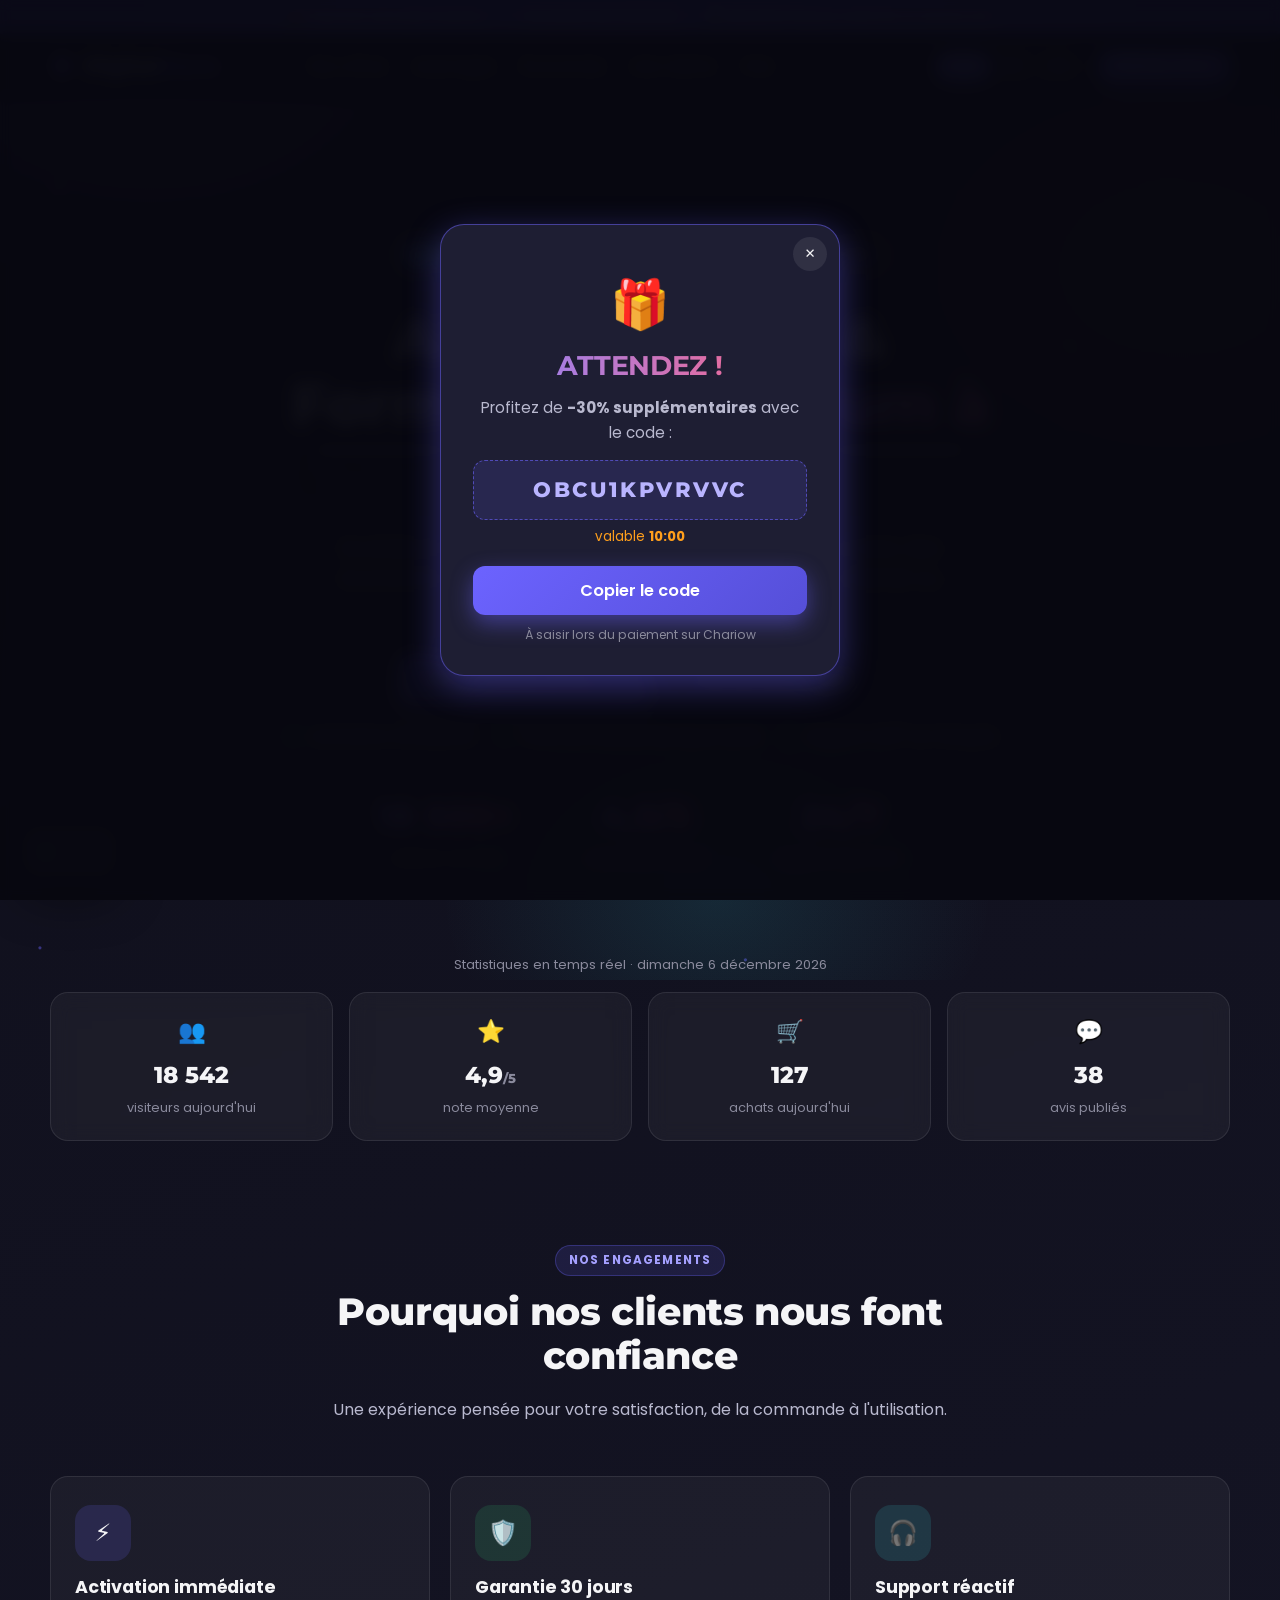
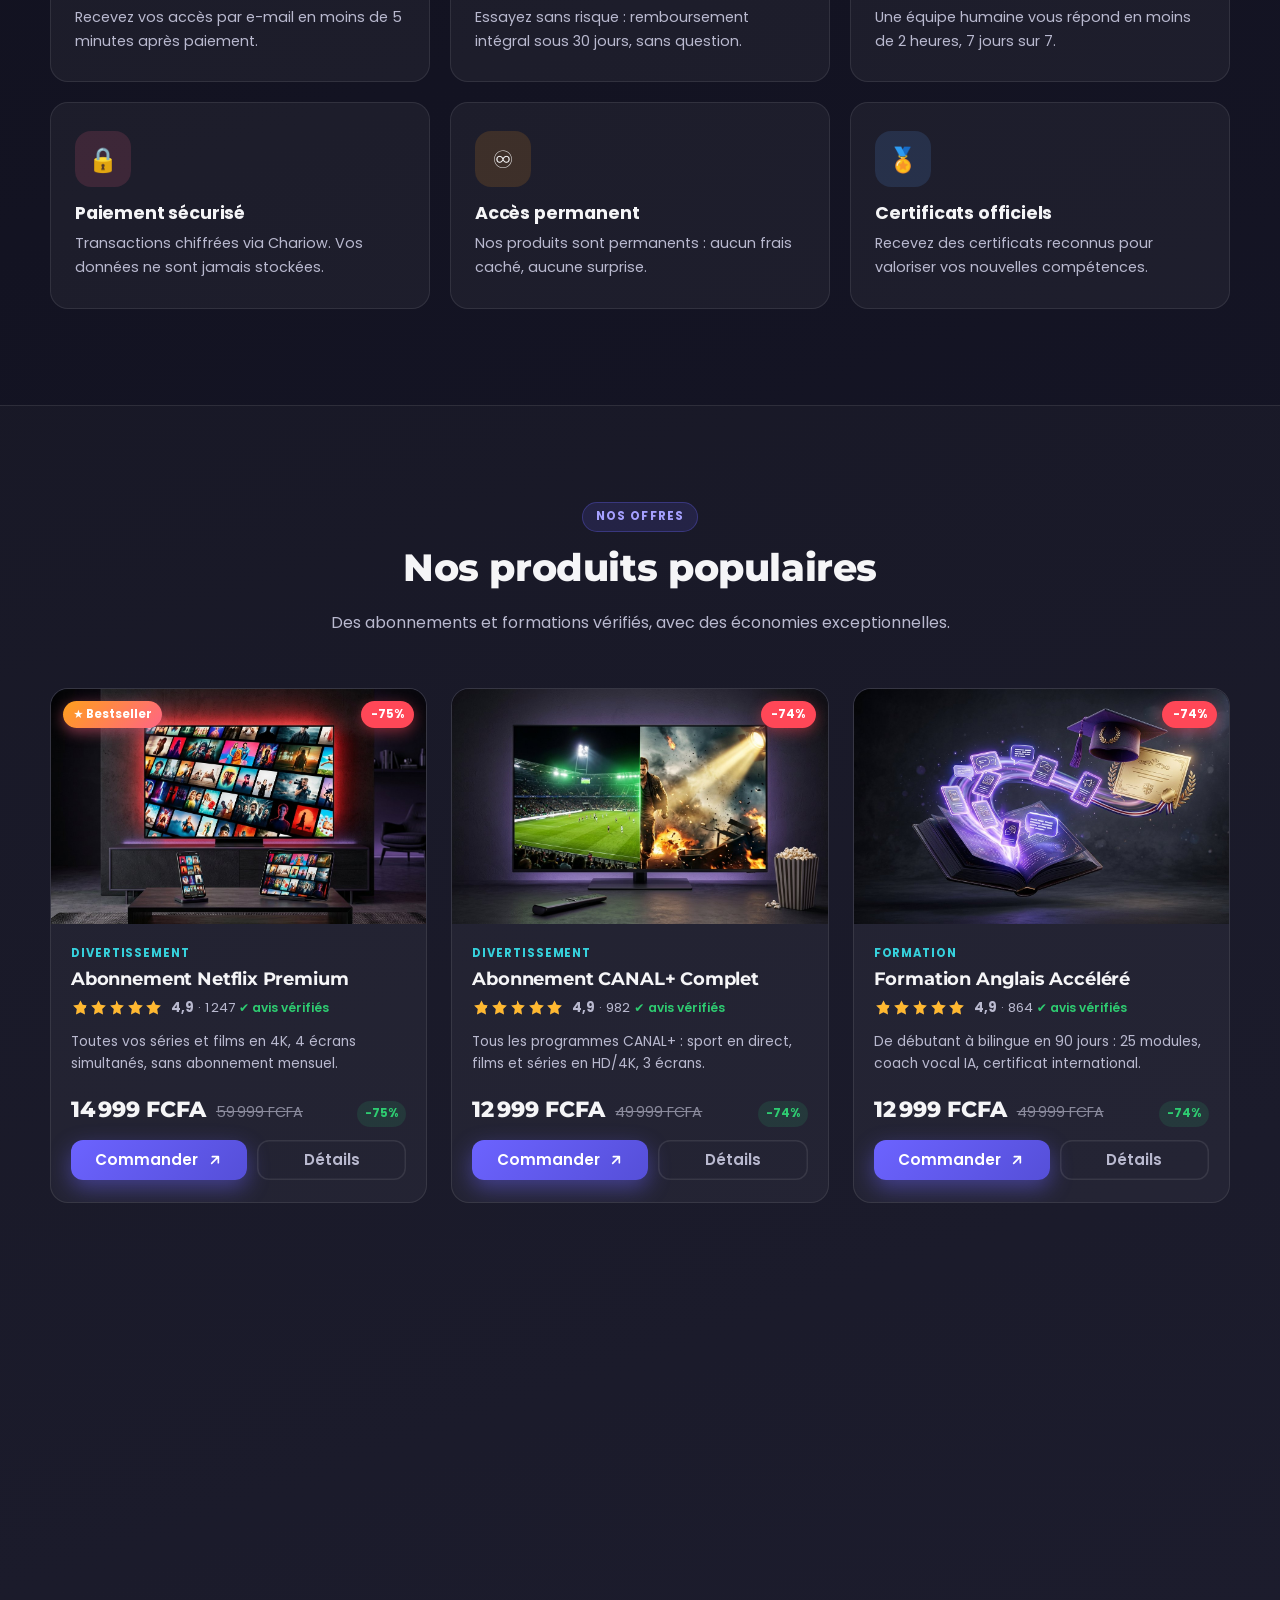
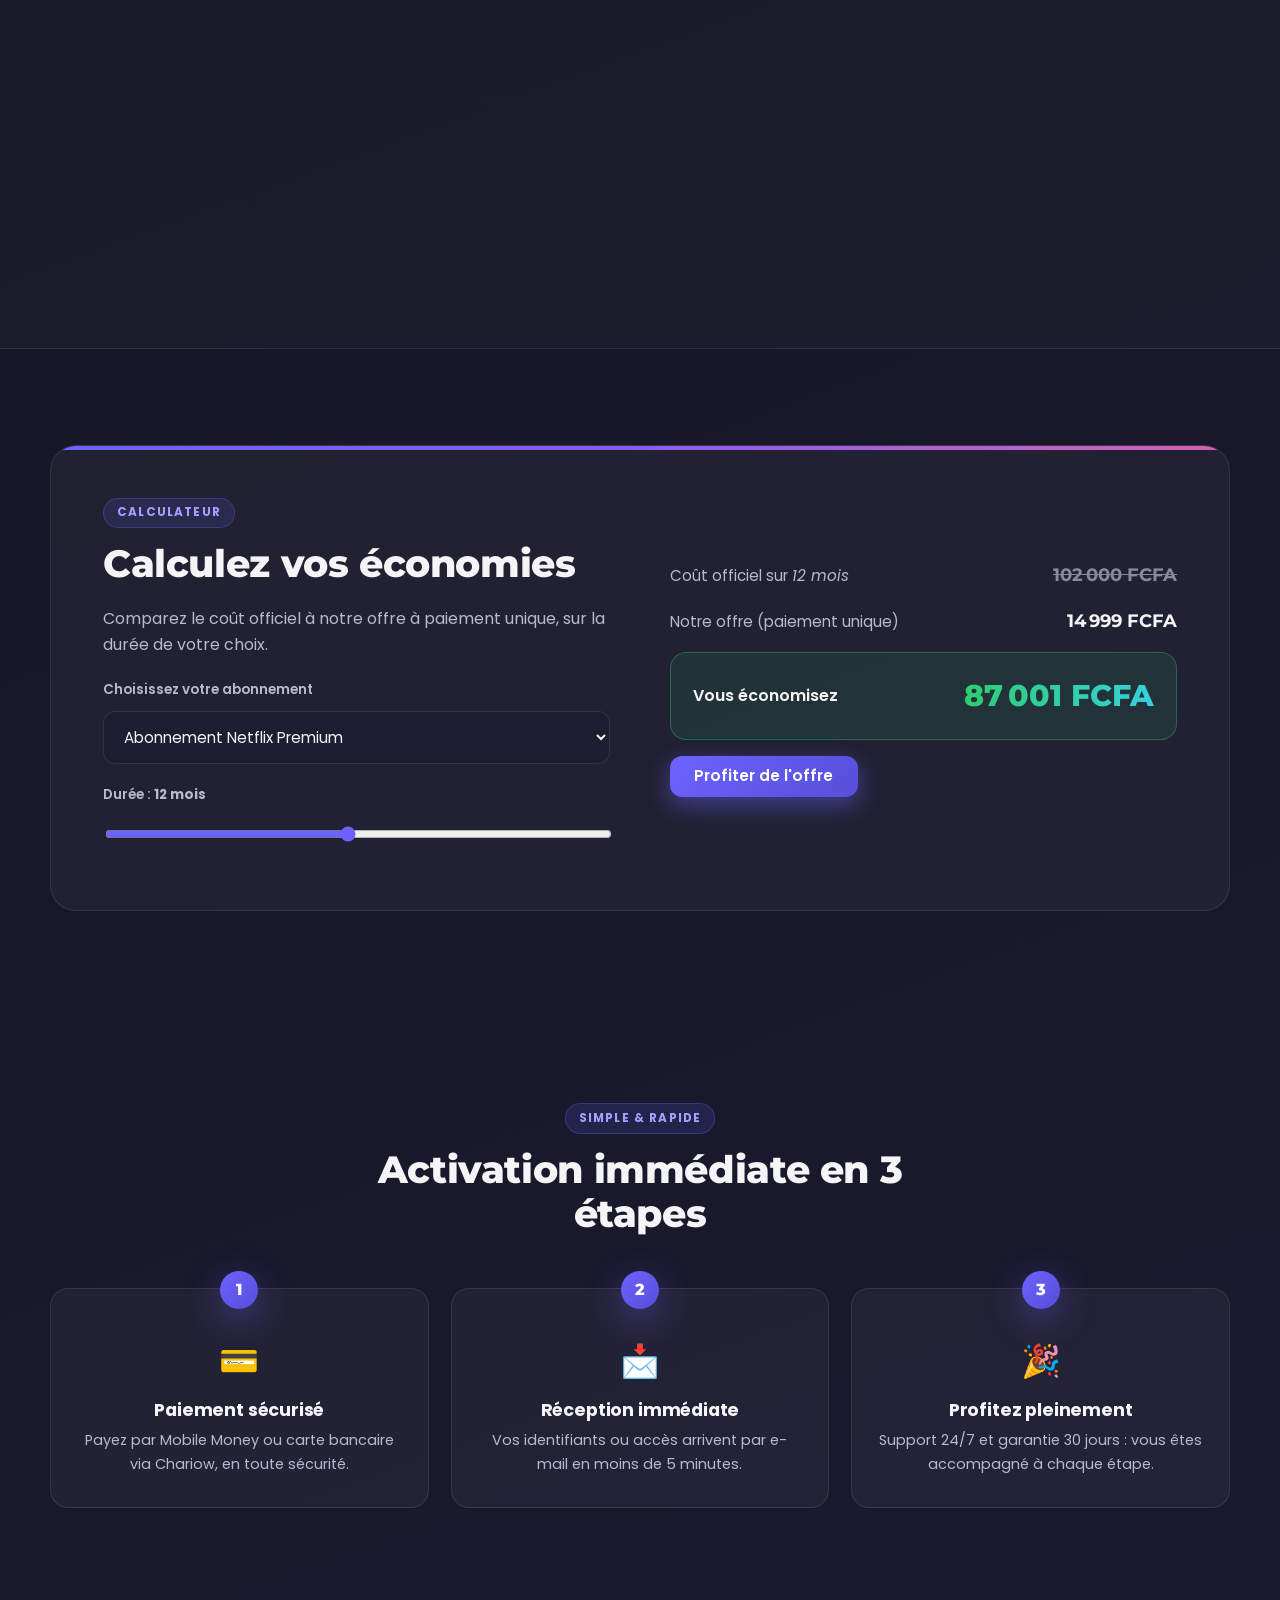
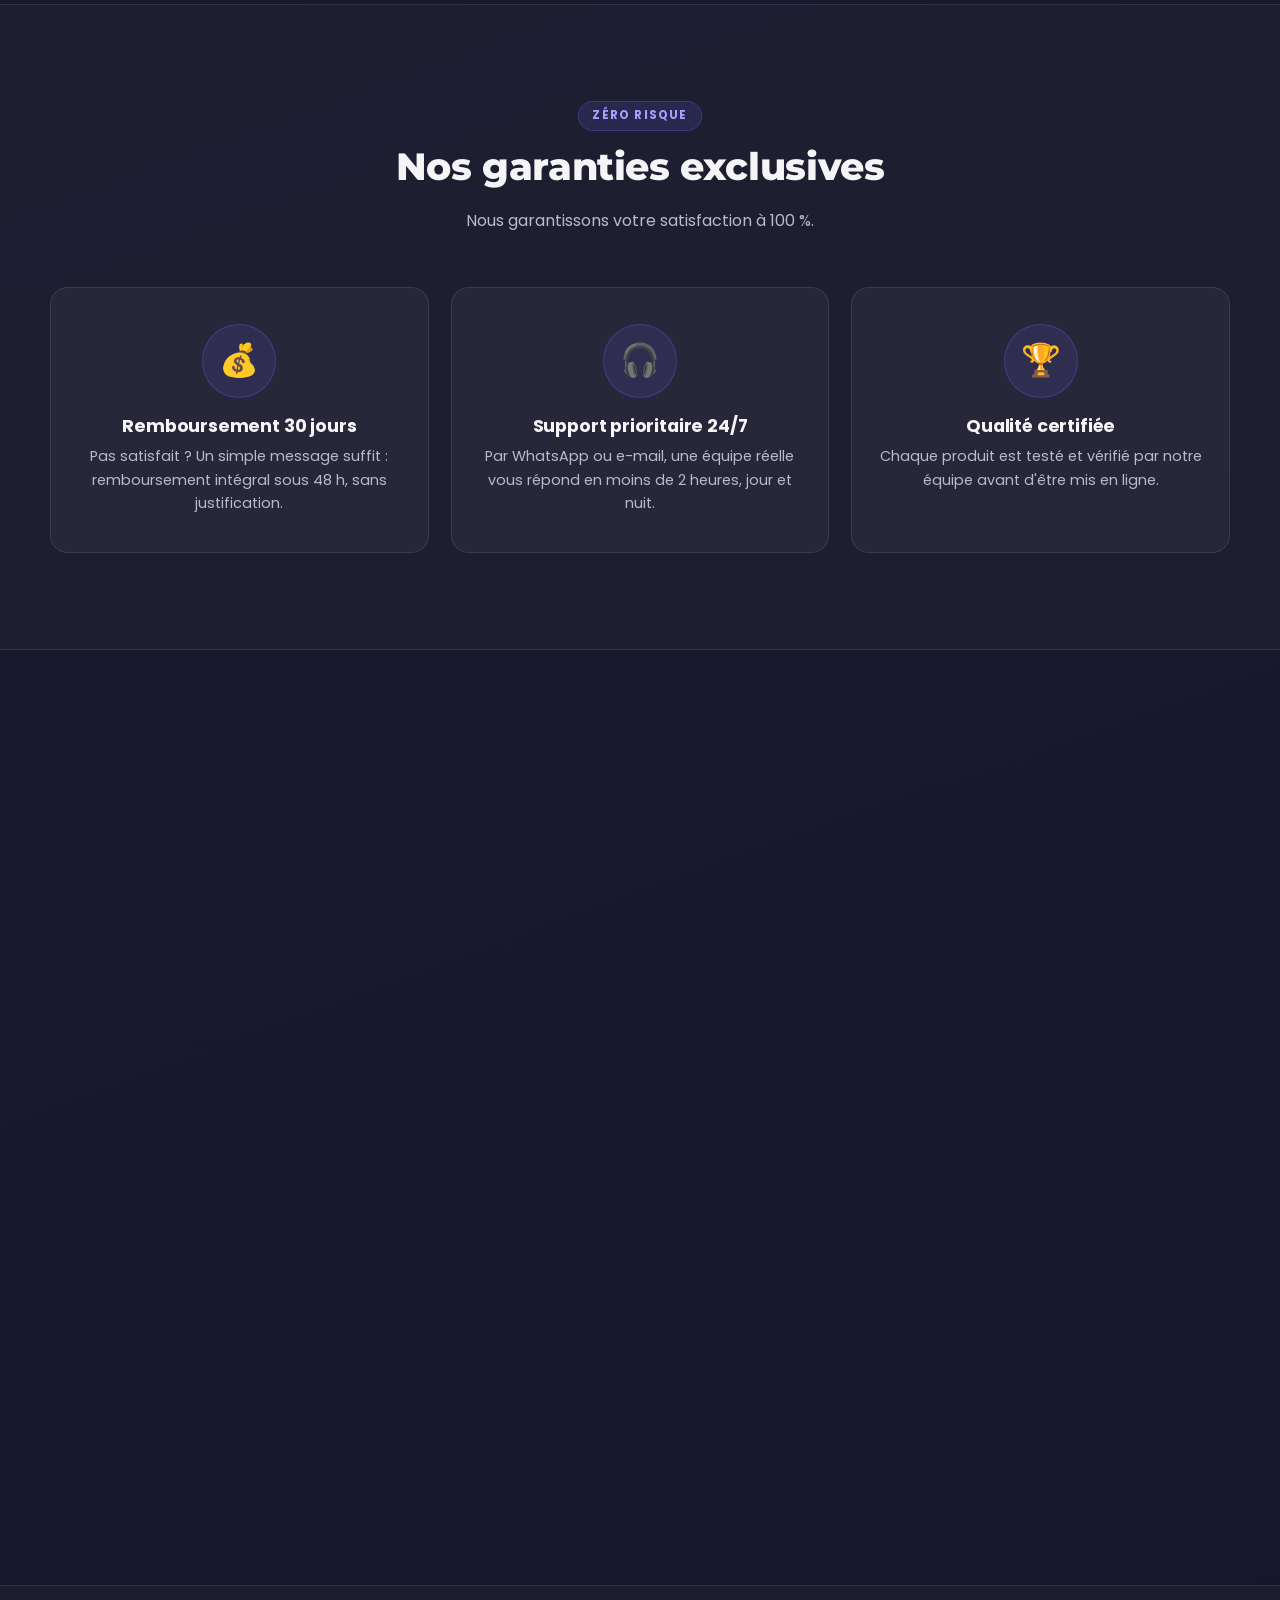
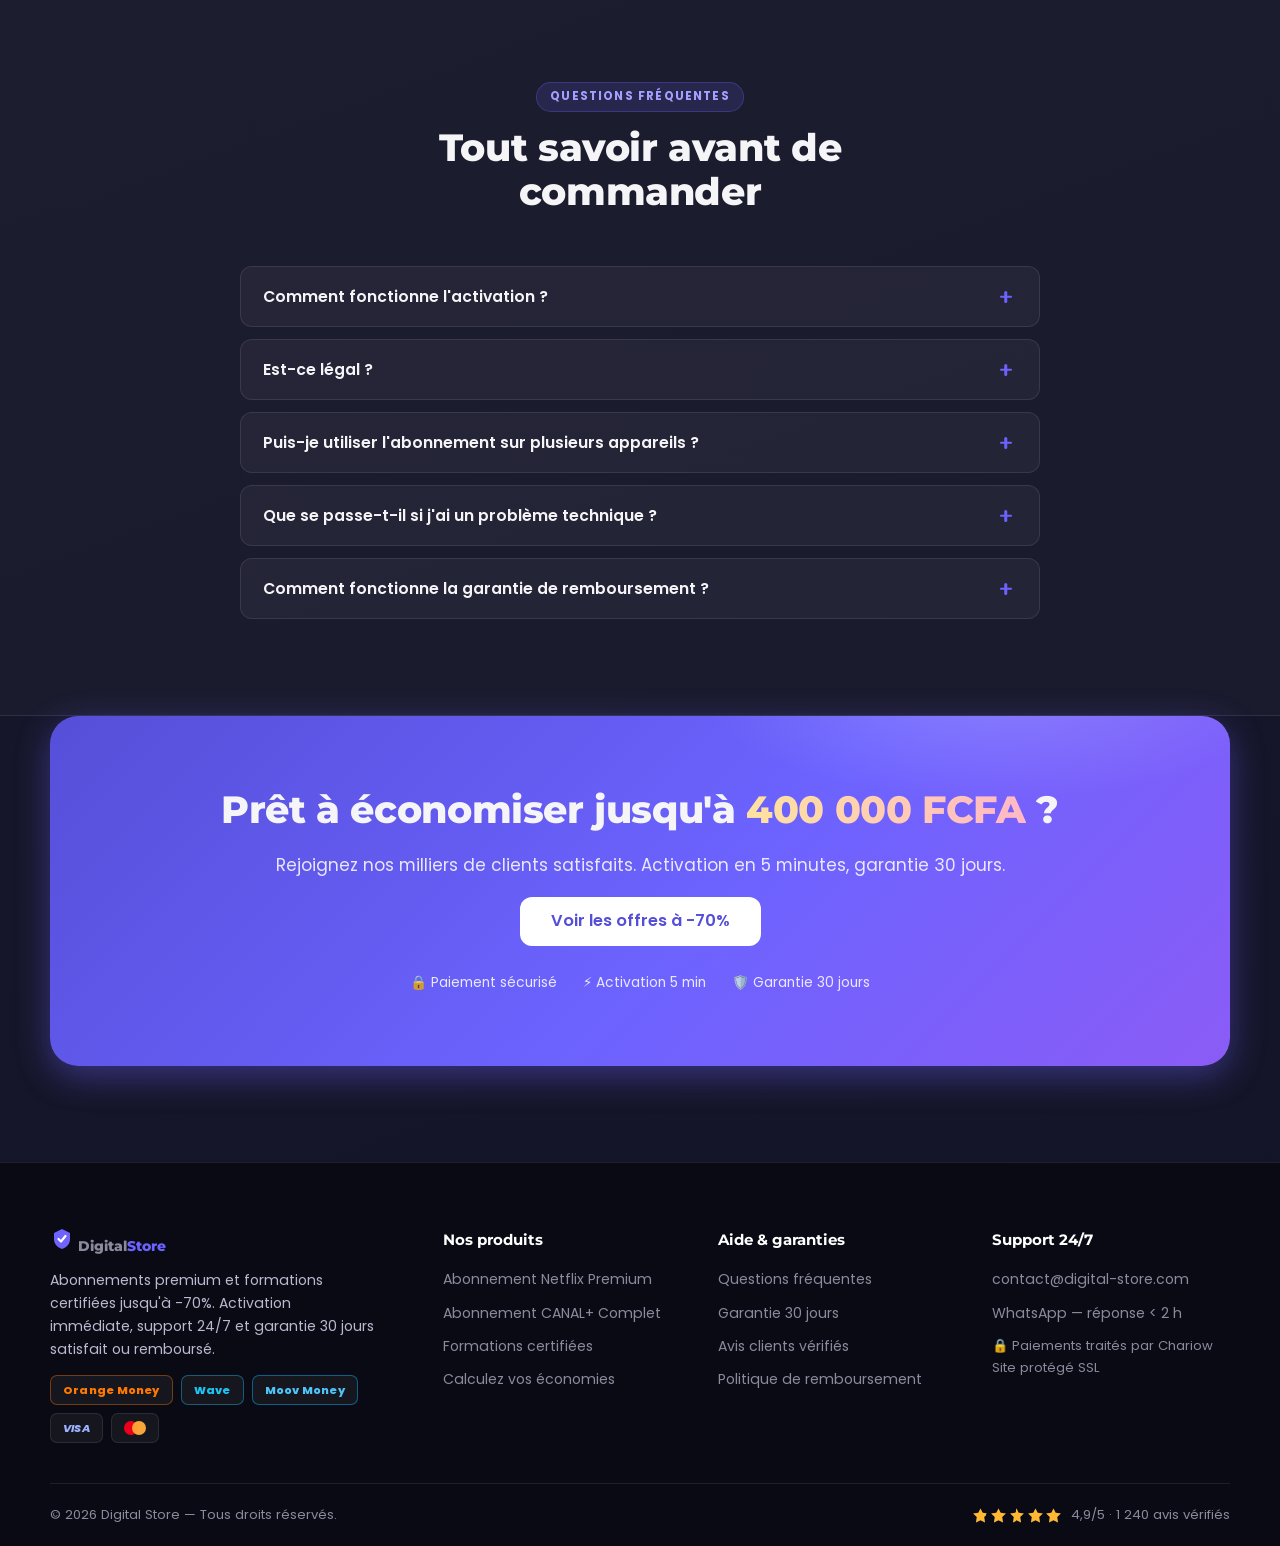
==== commit b12b677e: "Refonte complète du site axée confiance client - Reprend les 6 vrais produits (Netflix, CANAL+, 4 fo" ====
--- a/index.html
+++ b/index.html
@@ -3,16 +3,20 @@
 <head>
   <meta charset="UTF-8" />
   <meta name="viewport" content="width=device-width, initial-scale=1.0" />
-  <title>Digital Store — Produits numériques premium, en toute confiance</title>
-  <meta name="description" content="Digital Store : ebooks, templates, formations et outils numériques premium. Paiement 100 % sécurisé, téléchargement instantané, garantie 30 jours satisfait ou remboursé. Plus de 25 000 clients satisfaits." />
-  <meta property="og:title" content="Digital Store — Produits numériques premium" />
-  <meta property="og:description" content="Téléchargement instantané, paiement sécurisé, garantie 30 jours. Rejoignez plus de 25 000 clients satisfaits." />
+  <title>Digital Store — Abonnements & Formations Premium à -70%</title>
+
+  <!-- SEO -->
+  <meta name="description" content="Abonnements Netflix, Canal+ et formations certifiées à -70%. Activation en 5 minutes, paiement sécurisé (Mobile Money, carte), support 24/7 et garantie 30 jours satisfait ou remboursé. Économisez jusqu'à 400 000 FCFA." />
+  <meta name="keywords" content="netflix, canal+, formation anglais, e-commerce, chatgpt, alibaba, abonnement premium, FCFA, mobile money" />
+  <meta property="og:title" content="Digital Store — Abonnements & Formations Premium à -70%" />
+  <meta property="og:description" content="Activation en 5 minutes. Paiement sécurisé. Garantie 30 jours satisfait ou remboursé." />
   <meta property="og:type" content="website" />
-  <meta property="og:image" content="assets/hero.jpg" />
-  <link rel="icon" href="data:image/svg+xml,%3Csvg xmlns='http://www.w3.org/2000/svg' viewBox='0 0 64 64'%3E%3Crect width='64' height='64' rx='14' fill='%234F46E5'/%3E%3Ctext x='32' y='42' font-family='Arial,sans-serif' font-size='30' font-weight='bold' fill='white' text-anchor='middle'%3EDS%3C/text%3E%3C/svg%3E" />
+  <meta property="og:image" content="assets/products/netflix-premium.jpg" />
+
+  <link rel="icon" href="data:image/svg+xml,%3Csvg xmlns='http://www.w3.org/2000/svg' viewBox='0 0 64 64'%3E%3Crect width='64' height='64' rx='14' fill='%236C63FF'/%3E%3Ctext x='32' y='42' font-family='Arial,sans-serif' font-size='30' font-weight='bold' fill='white' text-anchor='middle'%3EDS%3C/text%3E%3C/svg%3E" />
   <link rel="preconnect" href="https://fonts.googleapis.com" />
   <link rel="preconnect" href="https://fonts.gstatic.com" crossorigin />
-  <link href="https://fonts.googleapis.com/css2?family=Inter:wght@400;500;600;700;800&family=Space+Grotesk:wght@500;600;700&display=swap" rel="stylesheet" />
+  <link href="https://fonts.googleapis.com/css2?family=Poppins:wght@300;400;500;600;700&family=Montserrat:wght@700;800;900&display=swap" rel="stylesheet" />
   <link rel="stylesheet" href="css/styles.css" />
 </head>
 <body>
@@ -20,389 +24,272 @@
   <!-- ══════════ Bandeau confiance ══════════ -->
   <div class="topbar" role="note">
     <div class="container topbar__inner">
-      <span class="topbar__item">🔒 Paiement 100&nbsp;% sécurisé</span>
+      <span>🔒 Paiement sécurisé Chariow</span>
       <span class="topbar__sep" aria-hidden="true">•</span>
-      <span class="topbar__item">🛡️ Garantie 30 jours satisfait ou remboursé</span>
+      <span>⚡ Activation en 5 minutes</span>
       <span class="topbar__sep" aria-hidden="true">•</span>
-      <span class="topbar__item">⚡ Téléchargement instantané</span>
+      <span>🛡️ Garantie 30 jours satisfait ou remboursé</span>
     </div>
   </div>
 
   <!-- ══════════ En-tête ══════════ -->
   <header class="header" id="header">
     <div class="container header__inner">
-      <a href="#" class="logo" aria-label="Digital Store — Accueil">
-        <span class="logo__badge" aria-hidden="true">
-          <svg viewBox="0 0 24 24" width="22" height="22" fill="none"><path d="M12 2 4 6v6c0 5 3.4 8.4 8 10 4.6-1.6 8-5 8-10V6l-8-4Z" fill="url(#lg)"/><path d="m8.5 12 2.5 2.5L15.5 9" stroke="#fff" stroke-width="2.2" stroke-linecap="round" stroke-linejoin="round"/><defs><linearGradient id="lg" x1="0" y1="0" x2="24" y2="24"><stop stop-color="#4F46E5"/><stop offset="1" stop-color="#8B5CF6"/></linearGradient></defs></svg>
-        </span>
+      <a href="#accueil" class="logo" aria-label="Digital Store — Accueil">
+        <svg class="logo__icon" viewBox="0 0 24 24" width="24" height="24" fill="none"><path d="M12 2 4 6v6c0 5 3.4 8.4 8 10 4.6-1.6 8-5 8-10V6l-8-4Z" fill="url(#lg)"/><path d="m8.5 12 2.5 2.5 4.5-5.5" stroke="#fff" stroke-width="2.2" stroke-linecap="round" stroke-linejoin="round"/><defs><linearGradient id="lg" x1="0" y1="0" x2="24" y2="24"><stop stop-color="#6C63FF"/><stop offset="1" stop-color="#FF6584"/></linearGradient></defs></svg>
         <span class="logo__text">Digital<span>Store</span></span>
       </a>
 
       <nav class="nav" id="nav" aria-label="Navigation principale">
-        <a href="#produits">Produits</a>
-        <a href="#avantages">Garanties</a>
+        <a href="#produits">Nos offres</a>
+        <a href="#avantages">Avantages</a>
+        <a href="#economies">Économies</a>
         <a href="#avis">Avis clients</a>
         <a href="#faq">FAQ</a>
-        <a href="#contact">Contact</a>
       </nav>
 
       <div class="header__actions">
-        <div class="header__trust" aria-label="Note moyenne">
-          <span class="stars" aria-hidden="true"><i style="width:98%"></i></span>
-          <span><strong>4,9/5</strong> · 2 480 avis</span>
-        </div>
-        <button class="cart-btn" id="cart-open" aria-label="Ouvrir le panier">
-          <svg viewBox="0 0 24 24" width="22" height="22" fill="none" stroke="currentColor" stroke-width="2" stroke-linecap="round" stroke-linejoin="round"><circle cx="9" cy="21" r="1"/><circle cx="20" cy="21" r="1"/><path d="M1 1h4l2.68 13.39a2 2 0 0 0 2 1.61h9.72a2 2 0 0 0 2-1.61L23 6H6"/></svg>
-          <span class="cart-btn__count" id="cart-count">0</span>
-        </button>
-        <button class="burger" id="burger" aria-label="Menu" aria-expanded="false">
-          <span></span><span></span><span></span>
-        </button>
+        <div class="currency" role="group" aria-label="Choisir la devise">
+          <button class="currency__btn active" data-currency="XOF">FCFA</button>
+          <button class="currency__btn" data-currency="EUR">EUR</button>
+          <button class="currency__btn" data-currency="USD">USD</button>
+        </div>
+        <a href="#produits" class="btn btn--primary btn--small header__cta">Voir les offres</a>
+        <button class="burger" id="burger" aria-label="Menu" aria-expanded="false"><span></span><span></span><span></span></button>
       </div>
     </div>
   </header>
 
-  <main>
+  <main id="accueil">
     <!-- ══════════ Héros ══════════ -->
     <section class="hero">
-      <div class="container hero__grid">
-        <div class="hero__content reveal">
-          <div class="hero__proof">
-            <div class="avatars" aria-hidden="true">
-              <span style="--c1:#4F46E5;--c2:#8B5CF6">SD</span>
-              <span style="--c1:#059669;--c2:#34D399">MK</span>
-              <span style="--c1:#DC2626;--c2:#F59E0B">AT</span>
-              <span style="--c1:#7C3AED;--c2:#EC4899">LB</span>
-            </div>
-            <p><span class="stars stars--sm" aria-hidden="true"><i style="width:98%"></i></span> <strong>4,9/5</strong> — plus de <strong>25 000 clients</strong> nous font confiance</p>
-          </div>
-          <h1>Des produits numériques <span class="grad-text">premium</span>, en toute confiance.</h1>
-          <p class="hero__lead">Ebooks, templates, formations et outils professionnels, livrés instantanément après votre commande. Votre satisfaction est garantie 30 jours, sans conditions.</p>
-          <div class="hero__cta">
-            <a href="#produits" class="btn btn--primary btn--lg">Découvrir la boutique
-              <svg viewBox="0 0 24 24" width="18" height="18" fill="none" stroke="currentColor" stroke-width="2.5" stroke-linecap="round" stroke-linejoin="round"><path d="M5 12h14M12 5l7 7-7 7"/></svg>
-            </a>
-            <a href="#avis" class="btn btn--ghost btn--lg">Voir les avis clients</a>
-          </div>
-          <ul class="hero__bullets">
-            <li><svg viewBox="0 0 24 24" width="18" height="18" fill="none" stroke="#059669" stroke-width="3" stroke-linecap="round" stroke-linejoin="round"><path d="M20 6 9 17l-5-5"/></svg> Téléchargement instantané</li>
-            <li><svg viewBox="0 0 24 24" width="18" height="18" fill="none" stroke="#059669" stroke-width="3" stroke-linecap="round" stroke-linejoin="round"><path d="M20 6 9 17l-5-5"/></svg> Paiement sécurisé SSL</li>
-            <li><svg viewBox="0 0 24 24" width="18" height="18" fill="none" stroke="#059669" stroke-width="3" stroke-linecap="round" stroke-linejoin="round"><path d="M20 6 9 17l-5-5"/></svg> Support 7 j/7</li>
-          </ul>
-        </div>
-        <div class="hero__visual reveal">
-          <img src="assets/hero.jpg" alt="Collection de produits numériques Digital Store : ebook, formation vidéo, templates et tableaux de bord" width="640" height="475" />
-          <div class="float-card float-card--1">
-            <svg viewBox="0 0 24 24" width="20" height="20" fill="#059669"><path d="M12 2 3 6v6c0 5.55 3.84 9.74 9 11 5.16-1.26 9-5.45 9-11V6l-9-4Zm-1.2 14.3-3.6-3.6 1.4-1.4 2.2 2.2 4.6-4.6 1.4 1.4-6 6Z"/></svg>
-            <div><strong>Achat vérifié</strong><br><small>Commande #24891 livrée</small></div>
-          </div>
-          <div class="float-card float-card--2">
-            <span class="stars stars--sm" aria-hidden="true"><i style="width:100%"></i></span>
-            <div><strong>Excellent</strong><br><small>2 480 avis vérifiés</small></div>
-          </div>
-        </div>
-      </div>
-    </section>
-
-    <!-- ══════════ Bande de garanties ══════════ -->
-    <section class="trustbar" id="avantages" aria-label="Nos garanties">
-      <div class="container trustbar__grid">
-        <div class="trustbar__item reveal">
-          <div class="trustbar__icon" aria-hidden="true">
-            <svg viewBox="0 0 24 24" width="26" height="26" fill="none" stroke="currentColor" stroke-width="2" stroke-linecap="round" stroke-linejoin="round"><rect x="3" y="11" width="18" height="11" rx="2"/><path d="M7 11V7a5 5 0 0 1 10 0v4"/></svg>
-          </div>
-          <div><h3>Paiement 100 % sécurisé</h3><p>Cryptage SSL 256 bits via Stripe &amp; PayPal. Vos données bancaires ne sont jamais stockées.</p></div>
-        </div>
-        <div class="trustbar__item reveal">
-          <div class="trustbar__icon" aria-hidden="true">
-            <svg viewBox="0 0 24 24" width="26" height="26" fill="none" stroke="currentColor" stroke-width="2" stroke-linecap="round" stroke-linejoin="round"><path d="M13 2 3 14h9l-1 8 10-12h-9l1-8Z"/></svg>
-          </div>
-          <div><h3>Téléchargement instantané</h3><p>Recevez vos fichiers par e-mail en moins de 60 secondes après votre commande.</p></div>
-        </div>
-        <div class="trustbar__item reveal">
-          <div class="trustbar__icon" aria-hidden="true">
-            <svg viewBox="0 0 24 24" width="26" height="26" fill="none" stroke="currentColor" stroke-width="2" stroke-linecap="round" stroke-linejoin="round"><path d="M12 2 4 6v6c0 5 3.4 8.4 8 10 4.6-1.6 8-5 8-10V6l-8-4Z"/><path d="m8.5 12 2.5 2.5 4.5-5.5"/></svg>
-          </div>
-          <div><h3>Garantie 30 jours</h3><p>Satisfait ou remboursé intégralement pendant 30 jours, sans aucune justification.</p></div>
-        </div>
-        <div class="trustbar__item reveal">
-          <div class="trustbar__icon" aria-hidden="true">
-            <svg viewBox="0 0 24 24" width="26" height="26" fill="none" stroke="currentColor" stroke-width="2" stroke-linecap="round" stroke-linejoin="round"><path d="M21 11.5a8.38 8.38 0 0 1-.9 3.8 8.5 8.5 0 0 1-7.6 4.7 8.38 8.38 0 0 1-3.8-.9L3 21l1.9-5.7a8.38 8.38 0 0 1-.9-3.8 8.5 8.5 0 0 1 4.7-7.6 8.38 8.38 0 0 1 3.8-.9h.5a8.48 8.48 0 0 1 8 8v.5Z"/></svg>
-          </div>
-          <div><h3>Support humain 7 j/7</h3><p>Une équipe réelle vous répond en français en moins de 2 heures, 7 jours sur 7.</p></div>
-        </div>
-      </div>
-    </section>
-
-    <!-- ══════════ Statistiques ══════════ -->
-    <section class="stats" aria-label="Chiffres clés">
-      <div class="container stats__grid">
-        <div class="stat reveal"><strong data-count="25000" data-suffix="+">0</strong><span>clients satisfaits</span></div>
-        <div class="stat reveal"><strong data-count="60000" data-suffix="+">0</strong><span>téléchargements</span></div>
-        <div class="stat reveal"><strong data-count="4.9" data-decimals="1" data-suffix="/5">0</strong><span>note moyenne</span></div>
-        <div class="stat reveal"><strong data-count="98" data-suffix="%">0</strong><span>avis positifs</span></div>
+      <canvas id="net-bg" aria-hidden="true"></canvas>
+      <div class="hero__glow" aria-hidden="true"></div>
+      <div class="container hero__content reveal">
+        <div class="hero__proof">
+          <div class="avatars" aria-hidden="true">
+            <span style="--c1:#6C63FF;--c2:#36D1DC">MD</span>
+            <span style="--c1:#2ECC71;--c2:#36D1DC">TK</span>
+            <span style="--c1:#FF9F1C;--c2:#FF6584">SM</span>
+            <span style="--c1:#FF6584;--c2:#6C63FF">AD</span>
+            <span style="--c1:#8B5CF6;--c2:#EC4899">JN</span>
+          </div>
+          <p><span class="stars stars--sm" aria-hidden="true"><i style="width:98%"></i></span> <strong>4,9/5</strong> — plus de <strong>1 240 avis vérifiés</strong></p>
+        </div>
+
+        <h1>Abonnements &amp; Formations <span class="grad-text">Premium à -70%</span></h1>
+        <p class="hero__lead">Accédez à Netflix, Canal+ et à nos formations certifiées avec des économies exceptionnelles. Support 24/7 et garantie satisfait ou remboursé.</p>
+
+        <div class="hero__cta">
+          <a href="#produits" class="btn btn--primary btn--lg">Découvrir les offres
+            <svg viewBox="0 0 24 24" width="18" height="18" fill="none" stroke="currentColor" stroke-width="2.5" stroke-linecap="round" stroke-linejoin="round"><path d="M5 12h14M12 5l7 7-7 7"/></svg>
+          </a>
+          <a href="#avantages" class="btn btn--ghost btn--lg">Voir les avantages</a>
+        </div>
+
+        <ul class="hero__bullets">
+          <li><i class="check"></i>Activation immédiate</li>
+          <li><i class="check"></i>Paiement Mobile Money &amp; carte</li>
+          <li><i class="check"></i>Support 24/7 en français</li>
+        </ul>
+
+        <div class="hero__stats">
+          <div class="hero__stat"><strong>18 500+</strong><span>visiteurs ce mois</span></div>
+          <div class="hero__stat"><strong>4,9/5</strong><span>satisfaction clients</span></div>
+          <div class="hero__stat"><strong>24/7</strong><span>support disponible</span></div>
+        </div>
+      </div>
+    </section>
+
+    <!-- ══════════ Statistiques du jour ══════════ -->
+    <section class="livestats" aria-label="Statistiques en temps réel">
+      <div class="container">
+        <p class="livestats__date">Statistiques en temps réel · <span id="currentDate"></span></p>
+        <div class="livestats__grid">
+          <div class="livestat reveal">
+            <div class="livestat__icon">👥</div>
+            <strong id="statVisitors">18 542</strong><span>visiteurs aujourd'hui</span>
+          </div>
+          <div class="livestat reveal">
+            <div class="livestat__icon">⭐</div>
+            <strong>4,9<span class="muted">/5</span></strong><span>note moyenne</span>
+          </div>
+          <div class="livestat reveal">
+            <div class="livestat__icon">🛒</div>
+            <strong id="statSales">127</strong><span>achats aujourd'hui</span>
+          </div>
+          <div class="livestat reveal">
+            <div class="livestat__icon">💬</div>
+            <strong id="statReviews">38</strong><span>avis publiés</span>
+          </div>
+        </div>
+      </div>
+    </section>
+
+    <!-- ══════════ Avantages ══════════ -->
+    <section class="section" id="avantages">
+      <div class="container">
+        <div class="section__head reveal">
+          <span class="eyebrow">Nos engagements</span>
+          <h2>Pourquoi nos clients nous font confiance</h2>
+          <p>Une expérience pensée pour votre satisfaction, de la commande à l'utilisation.</p>
+        </div>
+        <div class="adv__grid">
+          <div class="adv reveal">
+            <div class="adv__icon adv__icon--violet">⚡</div>
+            <h3>Activation immédiate</h3>
+            <p>Recevez vos accès par e-mail en moins de 5 minutes après paiement.</p>
+          </div>
+          <div class="adv reveal">
+            <div class="adv__icon adv__icon--green">🛡️</div>
+            <h3>Garantie 30 jours</h3>
+            <p>Essayez sans risque : remboursement intégral sous 30 jours, sans question.</p>
+          </div>
+          <div class="adv reveal">
+            <div class="adv__icon adv__icon--cyan">🎧</div>
+            <h3>Support réactif</h3>
+            <p>Une équipe humaine vous répond en moins de 2 heures, 7 jours sur 7.</p>
+          </div>
+          <div class="adv reveal">
+            <div class="adv__icon adv__icon--pink">🔒</div>
+            <h3>Paiement sécurisé</h3>
+            <p>Transactions chiffrées via Chariow. Vos données ne sont jamais stockées.</p>
+          </div>
+          <div class="adv reveal">
+            <div class="adv__icon adv__icon--amber">♾️</div>
+            <h3>Accès permanent</h3>
+            <p>Nos produits sont permanents : aucun frais caché, aucune surprise.</p>
+          </div>
+          <div class="adv reveal">
+            <div class="adv__icon adv__icon--blue">🏅</div>
+            <h3>Certificats officiels</h3>
+            <p>Recevez des certificats reconnus pour valoriser vos nouvelles compétences.</p>
+          </div>
+        </div>
       </div>
     </section>
 
     <!-- ══════════ Produits ══════════ -->
-    <section class="section products" id="produits">
-      <div class="container">
-        <div class="section__head reveal">
-          <span class="eyebrow">Boutique</span>
-          <h2>Nos produits les plus populaires</h2>
-          <p>Chaque produit est testé, noté et approuvé par notre communauté. Téléchargement immédiat après achat.</p>
-        </div>
-
-        <div class="products__grid">
-          <!-- Produit 1 -->
-          <article class="card reveal" data-id="ebook-business">
-            <div class="card__media">
-              <img src="assets/products/ebook-business.jpg" alt="Ebook — Lancer son business en ligne : couverture premium violette" loading="lazy" />
-              <span class="badge badge--best">★ Bestseller</span>
-              <span class="badge badge--promo">-50 %</span>
-            </div>
-            <div class="card__body">
-              <span class="card__cat">Ebook · PDF</span>
-              <h3>Lancer son Business en Ligne</h3>
-              <div class="card__rating">
-                <span class="stars stars--sm" aria-hidden="true"><i style="width:98%"></i></span>
-                <span><strong>4,9</strong> · 1 240 avis</span>
-              </div>
-              <p class="card__desc">Le guide complet de 180 pages pour créer et rentabiliser votre activité en ligne, étape par étape.</p>
-              <div class="card__foot">
-                <div class="price"><s>39,99&nbsp;€</s><strong>19,99&nbsp;€</strong></div>
-                <button class="btn btn--primary btn--add" data-add="ebook-business" data-name="Lancer son Business en Ligne" data-price="19.99" data-img="assets/products/ebook-business.jpg">Ajouter</button>
-              </div>
-            </div>
-          </article>
-
-          <!-- Produit 2 -->
-          <article class="card reveal" data-id="notion-templates">
-            <div class="card__media">
-              <img src="assets/products/notion-templates.jpg" alt="Pack 50 templates Notion Pro : dashboards de productivité" loading="lazy" />
-              <span class="badge badge--best">★ Bestseller</span>
-            </div>
-            <div class="card__body">
-              <span class="card__cat">Templates Notion</span>
-              <h3>Pack 50 Templates Notion Pro</h3>
-              <div class="card__rating">
-                <span class="stars stars--sm" aria-hidden="true"><i style="width:96%"></i></span>
-                <span><strong>4,8</strong> · 867 avis</span>
-              </div>
-              <p class="card__desc">Organisation, finances, projets, habitudes : 50 templates prêts à l'emploi pour tout gérer.</p>
-              <div class="card__foot">
-                <div class="price"><strong>29,99&nbsp;€</strong></div>
-                <button class="btn btn--primary btn--add" data-add="notion-templates" data-name="Pack 50 Templates Notion Pro" data-price="29.99" data-img="assets/products/notion-templates.jpg">Ajouter</button>
-              </div>
-            </div>
-          </article>
-
-          <!-- Produit 3 -->
-          <article class="card reveal" data-id="formation-marketing">
-            <div class="card__media">
-              <img src="assets/products/formation-marketing.jpg" alt="Formation vidéo — Marketing Digital 2026" loading="lazy" />
-              <span class="badge badge--new">Nouveau</span>
-            </div>
-            <div class="card__body">
-              <span class="card__cat">Formation vidéo · 12 h</span>
-              <h3>Marketing Digital 2026 — La Formation Complète</h3>
-              <div class="card__rating">
-                <span class="stars stars--sm" aria-hidden="true"><i style="width:100%"></i></span>
-                <span><strong>5,0</strong> · 312 avis</span>
-              </div>
-              <p class="card__desc">12 heures de vidéo, 45 leçons, certificat inclus et accès à vie aux mises à jour.</p>
-              <div class="card__foot">
-                <div class="price"><s>149,99&nbsp;€</s><strong>89,99&nbsp;€</strong></div>
-                <button class="btn btn--primary btn--add" data-add="formation-marketing" data-name="Formation Marketing Digital 2026" data-price="89.99" data-img="assets/products/formation-marketing.jpg">Ajouter</button>
-              </div>
-            </div>
-          </article>
-
-          <!-- Produit 4 -->
-          <article class="card reveal" data-id="canva-pack">
-            <div class="card__media">
-              <img src="assets/products/canva-pack.jpg" alt="Pack 200 templates Canva pour réseaux sociaux" loading="lazy" />
-            </div>
-            <div class="card__body">
-              <span class="card__cat">Templates Canva</span>
-              <h3>Pack 200 Templates Réseaux Sociaux</h3>
-              <div class="card__rating">
-                <span class="stars stars--sm" aria-hidden="true"><i style="width:92%"></i></span>
-                <span><strong>4,7</strong> · 654 avis</span>
-              </div>
-              <p class="card__desc">200 designs professionnels modifiables sur Canva pour Instagram, TikTok et LinkedIn.</p>
-              <div class="card__foot">
-                <div class="price"><strong>24,99&nbsp;€</strong></div>
-                <button class="btn btn--primary btn--add" data-add="canva-pack" data-name="Pack 200 Templates Réseaux Sociaux" data-price="24.99" data-img="assets/products/canva-pack.jpg">Ajouter</button>
-              </div>
-            </div>
-          </article>
-
-          <!-- Produit 5 -->
-          <article class="card reveal" data-id="presets-lightroom">
-            <div class="card__media">
-              <img src="assets/products/presets-lightroom.jpg" alt="15 presets Lightroom effet cinéma : avant / après" loading="lazy" />
-              <span class="badge badge--promo">-40 %</span>
-            </div>
-            <div class="card__body">
-              <span class="card__cat">Presets photo</span>
-              <h3>15 Presets Lightroom — Édition Cinéma</h3>
-              <div class="card__rating">
-                <span class="stars stars--sm" aria-hidden="true"><i style="width:96%"></i></span>
-                <span><strong>4,8</strong> · 428 avis</span>
-              </div>
-              <p class="card__desc">Transformez vos photos en un clic avec 15 rendus cinématographiques, mobile et desktop.</p>
-              <div class="card__foot">
-                <div class="price"><s>24,99&nbsp;€</s><strong>14,99&nbsp;€</strong></div>
-                <button class="btn btn--primary btn--add" data-add="presets-lightroom" data-name="15 Presets Lightroom Cinéma" data-price="14.99" data-img="assets/products/presets-lightroom.jpg">Ajouter</button>
-              </div>
-            </div>
-          </article>
-
-          <!-- Produit 6 -->
-          <article class="card reveal" data-id="excel-finance">
-            <div class="card__media">
-              <img src="assets/products/excel-finance.jpg" alt="Suite Excel — Gestion financière : tableaux de bord automatisés" loading="lazy" />
-            </div>
-            <div class="card__body">
-              <span class="card__cat">Tableurs Excel</span>
-              <h3>Suite Excel — Gestion Financière</h3>
-              <div class="card__rating">
-                <span class="stars stars--sm" aria-hidden="true"><i style="width:98%"></i></span>
-                <span><strong>4,9</strong> · 590 avis</span>
-              </div>
-              <p class="card__desc">Budget, trésorerie, facturation : 12 tableaux de bord automatisés pour piloter vos finances.</p>
-              <div class="card__foot">
-                <div class="price"><strong>34,99&nbsp;€</strong></div>
-                <button class="btn btn--primary btn--add" data-add="excel-finance" data-name="Suite Excel Gestion Financière" data-price="34.99" data-img="assets/products/excel-finance.jpg">Ajouter</button>
-              </div>
-            </div>
-          </article>
-        </div>
-
-        <div class="products__secure reveal" role="note">
-          <svg viewBox="0 0 24 24" width="20" height="20" fill="none" stroke="#059669" stroke-width="2" stroke-linecap="round" stroke-linejoin="round"><rect x="3" y="11" width="18" height="11" rx="2"/><path d="M7 11V7a5 5 0 0 1 10 0v4"/></svg>
-          <p>Transactions chiffrées <strong>SSL 256 bits</strong> · Nous acceptons :</p>
-          <div class="pay-badges" aria-label="Moyens de paiement acceptés">
+    <section class="section section--alt" id="produits">
+      <div class="container">
+        <div class="section__head reveal">
+          <span class="eyebrow">Nos offres</span>
+          <h2>Nos produits populaires</h2>
+          <p>Des abonnements et formations vérifiés, avec des économies exceptionnelles.</p>
+        </div>
+        <div class="products__grid" id="productsGrid"><!-- Rendu par JS --></div>
+
+        <div class="securebar reveal" role="note">
+          <span>🔒 Paiement 100 % sécurisé via <strong>Chariow</strong> — nous acceptons :</span>
+          <div class="pay-badges">
+            <span class="pay-badge pay-badge--om">Orange Money</span>
+            <span class="pay-badge pay-badge--wave">Wave</span>
+            <span class="pay-badge pay-badge--moov">Moov Money</span>
             <span class="pay-badge pay-badge--visa">VISA</span>
             <span class="pay-badge pay-badge--mc"><i></i><i></i></span>
-            <span class="pay-badge pay-badge--paypal">Pay<b>Pal</b></span>
-            <span class="pay-badge pay-badge--apple"> Pay</span>
-          </div>
-        </div>
-      </div>
-    </section>
-
-    <!-- ══════════ Comment ça marche ══════════ -->
-    <section class="section steps">
+          </div>
+        </div>
+      </div>
+    </section>
+
+    <!-- ══════════ Calculateur d'économies ══════════ -->
+    <section class="section savings" id="economies">
+      <div class="container">
+        <div class="savings__box reveal">
+          <div class="savings__left">
+            <span class="eyebrow">Calculateur</span>
+            <h2>Calculez vos économies</h2>
+            <p>Comparez le coût officiel à notre offre à paiement unique, sur la durée de votre choix.</p>
+            <label class="savings__label" for="savProduct">Choisissez votre abonnement</label>
+            <select id="savProduct" class="savings__select"></select>
+            <label class="savings__label" for="savMonths">Durée : <strong id="savMonthsLabel">12 mois</strong></label>
+            <input type="range" id="savMonths" min="1" max="24" value="12" />
+          </div>
+          <div class="savings__right">
+            <div class="savings__row"><span>Coût officiel sur <em id="savPeriod2">12 mois</em></span><strong class="savings__official" id="savOfficial">—</strong></div>
+            <div class="savings__row"><span>Notre offre (paiement unique)</span><strong id="savOurs">—</strong></div>
+            <div class="savings__total">
+              <span>Vous économisez</span>
+              <strong id="savAmount">—</strong>
+            </div>
+            <a href="#produits" class="btn btn--primary">Profiter de l'offre</a>
+          </div>
+        </div>
+      </div>
+    </section>
+
+    <!-- ══════════ Activation en 3 étapes ══════════ -->
+    <section class="section">
       <div class="container">
         <div class="section__head reveal">
           <span class="eyebrow">Simple &amp; rapide</span>
-          <h2>Recevez votre commande en 2 minutes</h2>
+          <h2>Activation immédiate en 3 étapes</h2>
         </div>
         <div class="steps__grid">
           <div class="step reveal">
             <span class="step__num">1</span>
-            <h3>Commandez en toute sécurité</h3>
-            <p>Réglez par carte bancaire ou PayPal via une connexion chiffrée. Aucun compte à créer.</p>
+            <div class="step__icon">💳</div>
+            <h3>Paiement sécurisé</h3>
+            <p>Payez par Mobile Money ou carte bancaire via Chariow, en toute sécurité.</p>
           </div>
           <div class="step reveal">
             <span class="step__num">2</span>
-            <h3>Téléchargez instantanément</h3>
-            <p>Vos liens de téléchargement arrivent par e-mail en moins de 60 secondes. Accès à vie.</p>
+            <div class="step__icon">📩</div>
+            <h3>Réception immédiate</h3>
+            <p>Vos identifiants ou accès arrivent par e-mail en moins de 5 minutes.</p>
           </div>
           <div class="step reveal">
             <span class="step__num">3</span>
-            <h3>Profitez sereinement</h3>
-            <p>Support 7 j/7 et garantie 30 jours satisfait ou remboursé. Zéro risque pour vous.</p>
-          </div>
-        </div>
-      </div>
-    </section>
-
-    <!-- ══════════ Garantie ══════════ -->
-    <section class="section guarantee">
-      <div class="container guarantee__inner reveal">
-        <div class="guarantee__shield" aria-hidden="true">
-          <svg viewBox="0 0 24 24" width="72" height="72" fill="none" stroke="url(#gg)" stroke-width="1.6" stroke-linecap="round" stroke-linejoin="round"><path d="M12 2 4 6v6c0 5 3.4 8.4 8 10 4.6-1.6 8-5 8-10V6l-8-4Z"/><path d="m8.5 12 2.5 2.5 4.5-5.5"/><defs><linearGradient id="gg" x1="0" y1="0" x2="24" y2="24"><stop stop-color="#4F46E5"/><stop offset="1" stop-color="#8B5CF6"/></linearGradient></defs></svg>
-          <span>30<br><small>jours</small></span>
-        </div>
-        <div>
-          <h2>Notre garantie inconditionnelle</h2>
-          <p>Si un produit ne vous convient pas, écrivez-nous dans les <strong>30 jours</strong> et nous vous remboursons <strong>intégralement, sans question</strong>. Vous ne prenez aucun risque : tout le risque est pour nous.</p>
-          <a href="#produits" class="btn btn--primary">Acheter en toute confiance</a>
-        </div>
-        <ul class="guarantee__list">
-          <li>✔ Remboursement sous 48 h</li>
-          <li>✔ Aucune justification demandée</li>
-          <li>✔ Vous conservez l'accès au support</li>
-        </ul>
+            <div class="step__icon">🎉</div>
+            <h3>Profitez pleinement</h3>
+            <p>Support 24/7 et garantie 30 jours : vous êtes accompagné à chaque étape.</p>
+          </div>
+        </div>
+      </div>
+    </section>
+
+    <!-- ══════════ Garanties ══════════ -->
+    <section class="section section--alt" id="garanties">
+      <div class="container">
+        <div class="section__head reveal">
+          <span class="eyebrow">Zéro risque</span>
+          <h2>Nos garanties exclusives</h2>
+          <p>Nous garantissons votre satisfaction à 100 %.</p>
+        </div>
+        <div class="guarantees__grid">
+          <div class="guarantee reveal">
+            <div class="guarantee__badge">💰</div>
+            <h3>Remboursement 30 jours</h3>
+            <p>Pas satisfait ? Un simple message suffit : remboursement intégral sous 48 h, sans justification.</p>
+          </div>
+          <div class="guarantee reveal">
+            <div class="guarantee__badge">🎧</div>
+            <h3>Support prioritaire 24/7</h3>
+            <p>Par WhatsApp ou e-mail, une équipe réelle vous répond en moins de 2 heures, jour et nuit.</p>
+          </div>
+          <div class="guarantee reveal">
+            <div class="guarantee__badge">🏆</div>
+            <h3>Qualité certifiée</h3>
+            <p>Chaque produit est testé et vérifié par notre équipe avant d'être mis en ligne.</p>
+          </div>
+        </div>
       </div>
     </section>
 
     <!-- ══════════ Avis clients ══════════ -->
-    <section class="section reviews" id="avis">
+    <section class="section" id="avis">
       <div class="container">
         <div class="section__head reveal">
           <span class="eyebrow">Ils nous font confiance</span>
           <h2>Ce que disent nos clients</h2>
-          <p><span class="stars" aria-hidden="true"><i style="width:98%"></i></span> <strong>4,9/5</strong> sur la base de 2 480 avis vérifiés</p>
-        </div>
-        <div class="reviews__grid">
-          <figure class="review reveal">
-            <span class="stars" aria-label="5 étoiles sur 5"><i style="width:100%"></i></span>
-            <blockquote>« Ebook d'une qualité rare. J'ai lancé ma boutique en 3 semaines grâce au plan d'action. Le support m'a répondu un dimanche soir, impressionnant. »</blockquote>
-            <figcaption>
-              <span class="avatar" style="--c1:#4F46E5;--c2:#8B5CF6">SD</span>
-              <div><strong>Sophie D.</strong><small><span class="verified">✔ Achat vérifié</span> · Lille</small></div>
-            </figcaption>
-          </figure>
-          <figure class="review reveal">
-            <span class="stars" aria-label="5 étoiles sur 5"><i style="width:100%"></i></span>
-            <blockquote>« J'étais sceptique au début, mais la garantie 30 jours m'a rassuré. Résultat : les templates Notion ont transformé mon organisation. Je recommande les yeux fermés. »</blockquote>
-            <figcaption>
-              <span class="avatar" style="--c1:#059669;--c2:#34D399">MK</span>
-              <div><strong>Mehdi K.</strong><small><span class="verified">✔ Achat vérifié</span> · Lyon</small></div>
-            </figcaption>
-          </figure>
-          <figure class="review reveal">
-            <span class="stars" aria-label="5 étoiles sur 5"><i style="width:100%"></i></span>
-            <blockquote>« Téléchargement reçu en moins d'une minute après le paiement. La formation marketing vaut largement son prix, très à jour pour 2026. »</blockquote>
-            <figcaption>
-              <span class="avatar" style="--c1:#DC2626;--c2:#F59E0B">AT</span>
-              <div><strong>Awa T.</strong><small><span class="verified">✔ Achat vérifié</span> · Dakar</small></div>
-            </figcaption>
-          </figure>
-          <figure class="review reveal">
-            <span class="stars" aria-label="5 étoiles sur 5"><i style="width:96%"></i></span>
-            <blockquote>« Les presets sont magnifiques et l'équipe m'a aidée à les installer sur mobile. Service client vraiment humain, pas des robots. »</blockquote>
-            <figcaption>
-              <span class="avatar" style="--c1:#7C3AED;--c2:#EC4899">LB</span>
-              <div><strong>Léa B.</strong><small><span class="verified">✔ Achat vérifié</span> · Bordeaux</small></div>
-            </figcaption>
-          </figure>
-          <figure class="review reveal">
-            <span class="stars" aria-label="5 étoiles sur 5"><i style="width:100%"></i></span>
-            <blockquote>« La suite Excel m'a fait gagner un temps fou pour ma compta. J'ai eu une question sur une formule : réponse en 40 minutes. Sérieux et professionnel. »</blockquote>
-            <figcaption>
-              <span class="avatar" style="--c1:#0891B2;--c2:#22D3EE">JM</span>
-              <div><strong>Julien M.</strong><small><span class="verified">✔ Achat vérifié</span> · Nantes</small></div>
-            </figcaption>
-          </figure>
-          <figure class="review reveal">
-            <span class="stars" aria-label="5 étoiles sur 5"><i style="width:100%"></i></span>
-            <blockquote>« Première commande un peu stressée, tout s'est passé parfaitement : paiement sécurisé, fichiers reçus immédiatement. Je viens de recommander deux produits. »</blockquote>
-            <figcaption>
-              <span class="avatar" style="--c1:#B45309;--c2:#FBBF24">FO</span>
-              <div><strong>Fatou O.</strong><small><span class="verified">✔ Achat vérifié</span> · Ouagadougou</small></div>
-            </figcaption>
-          </figure>
-        </div>
+          <p><span class="stars" aria-hidden="true"><i style="width:98%"></i></span> <strong>4,9/5</strong> sur la base de <strong>1 240 avis vérifiés</strong></p>
+        </div>
+        <div class="reviews__grid" id="reviewsGrid"><!-- Rendu par JS --></div>
       </div>
     </section>
 
     <!-- ══════════ FAQ ══════════ -->
-    <section class="section faq" id="faq">
+    <section class="section section--alt" id="faq">
       <div class="container faq__inner">
         <div class="section__head reveal">
           <span class="eyebrow">Questions fréquentes</span>
@@ -410,42 +297,36 @@
         </div>
         <div class="faq__list reveal">
           <div class="faq__item">
-            <button class="faq__q" aria-expanded="false">Comment et quand vais-je recevoir mon produit ?<span class="faq__chev" aria-hidden="true"></span></button>
-            <div class="faq__a"><p>Immédiatement après validation du paiement, un e-mail contient vos liens de téléchargement (moins de 60 secondes en général). L'accès est illimité et valable à vie. Pensez à vérifier vos spams si besoin.</p></div>
+            <button class="faq__q" aria-expanded="false">Comment fonctionne l'activation ?<span class="faq__chev"></span></button>
+            <div class="faq__a"><p>L'activation est immédiate après paiement. Vous recevez vos identifiants par e-mail dans les 5 minutes suivant votre achat. Aucune intervention manuelle n'est nécessaire.</p></div>
           </div>
           <div class="faq__item">
-            <button class="faq__q" aria-expanded="false">Le paiement est-il vraiment sécurisé ?<span class="faq__chev" aria-hidden="true"></span></button>
-            <div class="faq__a"><p>Oui. Toutes les transactions sont chiffrées en SSL 256 bits et traitées par Stripe et PayPal, leaders mondiaux du paiement en ligne. Nous ne voyons ni ne stockons jamais vos données bancaires.</p></div>
+            <button class="faq__q" aria-expanded="false">Est-ce légal ?<span class="faq__chev"></span></button>
+            <div class="faq__a"><p>Oui. Nous travaillons avec des partenaires qui nous permettent de proposer ces abonnements à des tarifs préférentiels, et nos formations sont certifiées. Tous nos services sont conformes.</p></div>
           </div>
           <div class="faq__item">
-            <button class="faq__q" aria-expanded="false">Et si le produit ne me convient pas ?<span class="faq__chev" aria-hidden="true"></span></button>
-            <div class="faq__a"><p>Vous bénéficiez de 30 jours pour changer d'avis. Un simple e-mail suffit : nous vous remboursons intégralement sous 48 h, sans demander de justification.</p></div>
+            <button class="faq__q" aria-expanded="false">Puis-je utiliser l'abonnement sur plusieurs appareils ?<span class="faq__chev"></span></button>
+            <div class="faq__a"><p>Oui, selon le produit vous pouvez utiliser vos accès sur plusieurs appareils simultanément. Les limites exactes sont précisées dans la description de chaque produit.</p></div>
           </div>
           <div class="faq__item">
-            <button class="faq__q" aria-expanded="false">Quels sont les formats des fichiers ?<span class="faq__chev" aria-hidden="true"></span></button>
-            <div class="faq__a"><p>Ebooks en PDF, templates Notion et Canva via liens de duplication, presets Lightroom (DNG + XMP mobile/desktop), tableurs Excel (.xlsx) et formations accessibles en streaming illimité.</p></div>
+            <button class="faq__q" aria-expanded="false">Que se passe-t-il si j'ai un problème technique ?<span class="faq__chev"></span></button>
+            <div class="faq__a"><p>Notre équipe de support est disponible 24h/24 et 7j/7. Contactez-nous par WhatsApp ou par e-mail : nous répondons en moins de 2 heures.</p></div>
           </div>
           <div class="faq__item">
-            <button class="faq__q" aria-expanded="false">Puis-je utiliser les produits pour un usage commercial ?<span class="faq__chev" aria-hidden="true"></span></button>
-            <div class="faq__a"><p>Oui, la licence standard inclut l'usage commercial pour vos propres projets (1 utilisateur). Seule la revente ou la redistribution des fichiers est interdite.</p></div>
-          </div>
-          <div class="faq__item">
-            <button class="faq__q" aria-expanded="false">Comment contacter le support ?<span class="faq__chev" aria-hidden="true"></span></button>
-            <div class="faq__a"><p>Par e-mail à <a href="mailto:contact@digital-store.com">contact@digital-store.com</a>, 7 jours sur 7. Temps de réponse moyen : moins de 2 heures.</p></div>
-          </div>
-        </div>
-      </div>
-    </section>
-
-    <!-- ══════════ Appel à l'action final ══════════ -->
+            <button class="faq__q" aria-expanded="false">Comment fonctionne la garantie de remboursement ?<span class="faq__chev"></span></button>
+            <div class="faq__a"><p>Si vous n'êtes pas satisfait de votre achat, vous pouvez demander un remboursement intégral dans les 30 jours suivant votre commande. Aucune justification n'est requise.</p></div>
+          </div>
+        </div>
+      </div>
+    </section>
+
+    <!-- ══════════ CTA final ══════════ -->
     <section class="cta">
       <div class="container cta__inner reveal">
-        <h2>Prêt à passer au niveau supérieur ?</h2>
-        <p>Rejoignez plus de 25 000 clients satisfaits. Téléchargement instantané, garantie 30 jours.</p>
-        <a href="#produits" class="btn btn--light btn--lg">Explorer la boutique</a>
-        <div class="cta__trust">
-          <span>🔒 Paiement sécurisé</span><span>⚡ Livraison instantanée</span><span>🛡️ Garantie 30 jours</span>
-        </div>
+        <h2>Prêt à économiser jusqu'à <span class="grad-text">400 000 FCFA</span> ?</h2>
+        <p>Rejoignez nos milliers de clients satisfaits. Activation en 5 minutes, garantie 30 jours.</p>
+        <a href="#produits" class="btn btn--light btn--lg">Voir les offres à -70%</a>
+        <div class="cta__trust"><span>🔒 Paiement sécurisé</span><span>⚡ Activation 5 min</span><span>🛡️ Garantie 30 jours</span></div>
       </div>
     </section>
   </main>
@@ -454,87 +335,74 @@
   <footer class="footer" id="contact">
     <div class="container footer__grid">
       <div class="footer__col footer__col--brand">
-        <a href="#" class="logo logo--footer">
-          <span class="logo__badge" aria-hidden="true">
-            <svg viewBox="0 0 24 24" width="22" height="22" fill="none"><path d="M12 2 4 6v6c0 5 3.4 8.4 8 10 4.6-1.6 8-5 8-10V6l-8-4Z" fill="url(#lg2)"/><path d="m8.5 12 2.5 2.5 4.5-5.5" stroke="#fff" stroke-width="2.2" stroke-linecap="round" stroke-linejoin="round"/><defs><linearGradient id="lg2" x1="0" y1="0" x2="24" y2="24"><stop stop-color="#4F46E5"/><stop offset="1" stop-color="#8B5CF6"/></linearGradient></defs></svg>
-          </span>
+        <a href="#accueil" class="logo logo--footer">
+          <svg class="logo__icon" viewBox="0 0 24 24" width="24" height="24" fill="none"><path d="M12 2 4 6v6c0 5 3.4 8.4 8 10 4.6-1.6 8-5 8-10V6l-8-4Z" fill="url(#lg2)"/><path d="m8.5 12 2.5 2.5 4.5-5.5" stroke="#fff" stroke-width="2.2" stroke-linecap="round" stroke-linejoin="round"/><defs><linearGradient id="lg2" x1="0" y1="0" x2="24" y2="24"><stop stop-color="#6C63FF"/><stop offset="1" stop-color="#FF6584"/></linearGradient></defs></svg>
           <span class="logo__text">Digital<span>Store</span></span>
         </a>
-        <p>La boutique de confiance pour vos produits numériques : qualité premium, livraison instantanée et support humain en français.</p>
-        <div class="pay-badges pay-badges--footer" aria-label="Moyens de paiement acceptés">
+        <p>Abonnements premium et formations certifiées jusqu'à -70%. Activation immédiate, support 24/7 et garantie 30 jours satisfait ou remboursé.</p>
+        <div class="pay-badges pay-badges--footer">
+          <span class="pay-badge pay-badge--om">Orange Money</span>
+          <span class="pay-badge pay-badge--wave">Wave</span>
+          <span class="pay-badge pay-badge--moov">Moov Money</span>
           <span class="pay-badge pay-badge--visa">VISA</span>
           <span class="pay-badge pay-badge--mc"><i></i><i></i></span>
-          <span class="pay-badge pay-badge--paypal">Pay<b>Pal</b></span>
-          <span class="pay-badge pay-badge--apple"> Pay</span>
         </div>
       </div>
       <div class="footer__col">
-        <h4>Boutique</h4>
-        <a href="#produits">Tous les produits</a>
-        <a href="#avantages">Nos garanties</a>
-        <a href="#avis">Avis clients</a>
-        <a href="#faq">FAQ</a>
+        <h4>Nos produits</h4>
+        <a href="#produits">Abonnement Netflix Premium</a>
+        <a href="#produits">Abonnement CANAL+ Complet</a>
+        <a href="#produits">Formations certifiées</a>
+        <a href="#economies">Calculez vos économies</a>
       </div>
       <div class="footer__col">
-        <h4>Informations légales</h4>
-        <a href="#">Conditions générales de vente</a>
-        <a href="#">Politique de confidentialité</a>
-        <a href="#">Mentions légales</a>
+        <h4>Aide &amp; garanties</h4>
+        <a href="#faq">Questions fréquentes</a>
+        <a href="#garanties">Garantie 30 jours</a>
+        <a href="#avis">Avis clients vérifiés</a>
         <a href="#">Politique de remboursement</a>
       </div>
       <div class="footer__col">
-        <h4>Contact</h4>
+        <h4>Support 24/7</h4>
         <a href="mailto:contact@digital-store.com">contact@digital-store.com</a>
-        <p class="footer__note">Support 7 j/7 — réponse en moins de 2 h</p>
-        <p class="footer__note">🔒 Site protégé par SSL</p>
+        <a href="https://wa.me/22660000000" rel="noopener">WhatsApp — réponse &lt; 2 h</a>
+        <p class="footer__note">🔒 Paiements traités par Chariow<br>Site protégé SSL</p>
       </div>
     </div>
     <div class="container footer__bottom">
       <p>© 2026 Digital Store — Tous droits réservés.</p>
-      <p><span class="stars stars--sm" aria-hidden="true"><i style="width:98%"></i></span> 4,9/5 · 2 480 avis vérifiés</p>
+      <p><span class="stars stars--sm" aria-hidden="true"><i style="width:98%"></i></span> 4,9/5 · 1 240 avis vérifiés</p>
     </div>
   </footer>
 
-  <!-- ══════════ Panier (tiroir) ══════════ -->
-  <div class="overlay" id="overlay" hidden></div>
-  <aside class="drawer" id="drawer" aria-label="Panier" aria-hidden="true">
-    <div class="drawer__head">
-      <h3>Votre panier <span id="drawer-count"></span></h3>
-      <button class="drawer__close" id="cart-close" aria-label="Fermer le panier">✕</button>
-    </div>
-    <div class="drawer__items" id="drawer-items"></div>
-    <div class="drawer__empty" id="drawer-empty">
-      <p>🛒 Votre panier est vide.</p>
-      <a href="#produits" class="btn btn--primary" id="drawer-browse">Voir les produits</a>
-    </div>
-    <div class="drawer__foot" id="drawer-foot" hidden>
-      <div class="drawer__total"><span>Total</span><strong id="drawer-total">0,00&nbsp;€</strong></div>
-      <button class="btn btn--primary btn--lg btn--block" id="checkout-btn">
-        <svg viewBox="0 0 24 24" width="18" height="18" fill="none" stroke="currentColor" stroke-width="2" stroke-linecap="round" stroke-linejoin="round"><rect x="3" y="11" width="18" height="11" rx="2"/><path d="M7 11V7a5 5 0 0 1 10 0v4"/></svg>
-        Commander en toute sécurité
-      </button>
-      <p class="drawer__secure">🔒 Paiement chiffré SSL · 🛡️ Garantie 30 jours · ⚡ Téléchargement immédiat</p>
-    </div>
-  </aside>
-
-  <!-- ══════════ Confirmation de commande ══════════ -->
-  <div class="modal" id="modal" hidden>
-    <div class="modal__box">
-      <div class="modal__check" aria-hidden="true">
-        <svg viewBox="0 0 24 24" width="34" height="34" fill="none" stroke="#fff" stroke-width="3" stroke-linecap="round" stroke-linejoin="round"><path d="M20 6 9 17l-5-5"/></svg>
-      </div>
-      <h3>Commande confirmée !</h3>
-      <p id="modal-text">Merci pour votre confiance. Vos liens de téléchargement viennent d'être envoyés par e-mail.</p>
-      <button class="btn btn--primary" id="modal-close">Parfait, merci !</button>
+  <!-- ══════════ Modale détails produit ══════════ -->
+  <div class="modal" id="productModal" hidden>
+    <div class="modal__box modal__box--product">
+      <button class="modal__close" id="productModalClose" aria-label="Fermer">✕</button>
+      <div id="productModalContent"></div>
+    </div>
+  </div>
+
+  <!-- ══════════ Pop-up code promo (exit intent) ══════════ -->
+  <div class="promo" id="promoPopup" hidden>
+    <div class="promo__box">
+      <button class="promo__close" id="promoClose" aria-label="Fermer">✕</button>
+      <div class="promo__badge">🎁</div>
+      <h3>ATTENDEZ !</h3>
+      <p class="promo__sub">Profitez de <strong>-30% supplémentaires</strong> avec le code :</p>
+      <div class="promo__code" id="promoCode">OBCU1KPVRVVC</div>
+      <p class="promo__timer">valable <strong id="promoTimer">10:00</strong></p>
+      <button class="btn btn--primary btn--lg btn--block" id="promoCopy">Copier le code</button>
+      <p class="promo__note">À saisir lors du paiement sur Chariow</p>
     </div>
   </div>
 
   <!-- ══════════ Notifications ══════════ -->
   <div class="toasts" id="toasts" aria-live="polite"></div>
-  <div class="social-proof" id="social-proof" hidden>
-    <span class="social-proof__dot" aria-hidden="true"></span>
-    <p id="social-proof-text"></p>
-    <button id="social-proof-close" aria-label="Fermer">✕</button>
+  <div class="social-proof" id="socialProof" hidden>
+    <span class="social-proof__dot"></span>
+    <p id="socialProofText"></p>
+    <button id="socialProofClose" aria-label="Fermer">✕</button>
   </div>
 
   <script src="js/main.js"></script>
--- a/css/styles.css
+++ b/css/styles.css
@@ -1,492 +1,531 @@
 /* ══════════════════════════════════════════════════════════
-   Digital Store — Feuille de style
-   Palette : indigo #4F46E5 → violet #8B5CF6 / fond lavande
+   Digital Store — Thème sombre premium
+   Palette : violet #6C63FF · rose #FF6584 · cyan #36D1DC
+   Fond : #1A1A2E / #0F0F1B — Polices : Poppins / Montserrat
    ══════════════════════════════════════════════════════════ */
 
 :root {
-  --indigo: #4F46E5;
-  --violet: #8B5CF6;
-  --grad: linear-gradient(135deg, #4F46E5 0%, #8B5CF6 100%);
-  --ink: #0F172A;
-  --ink-soft: #475569;
-  --ink-mute: #94A3B8;
-  --bg: #F6F7FE;
-  --surface: #FFFFFF;
-  --surface-2: #EEF2FF;
-  --line: #E2E8F0;
-  --green: #059669;
-  --amber: #F59E0B;
-  --red: #DC2626;
+  --primary: #6C63FF;
+  --primary-dark: #554FD8;
+  --secondary: #FF6584;
+  --accent: #36D1DC;
+  --grad: linear-gradient(135deg, #6C63FF 0%, #8B5CF6 50%, #FF6584 130%);
+  --grad-btn: linear-gradient(135deg, #6C63FF, #554FD8);
+  --dark: #1A1A2E;
+  --darker: #0F0F1B;
+  --card: rgba(255, 255, 255, .045);
+  --card-solid: #1E1E33;
+  --line: rgba(255, 255, 255, .09);
+  --text: #F5F5F7;
+  --text-soft: #B9B9CF;
+  --text-mute: #8A8A9C;
+  --green: #2ECC71;
+  --amber: #FF9F1C;
+  --red: #FF4757;
   --radius: 18px;
   --radius-sm: 12px;
-  --shadow-sm: 0 1px 2px rgba(15, 23, 42, .06), 0 4px 12px rgba(15, 23, 42, .05);
-  --shadow-md: 0 8px 24px rgba(79, 70, 229, .12), 0 2px 6px rgba(15, 23, 42, .06);
-  --shadow-lg: 0 24px 60px rgba(79, 70, 229, .18);
-  --font: "Inter", system-ui, -apple-system, "Segoe UI", sans-serif;
-  --font-display: "Space Grotesk", "Inter", system-ui, sans-serif;
+  --shadow: 0 10px 30px rgba(0, 0, 0, .35);
+  --shadow-lg: 0 20px 50px rgba(0, 0, 0, .45);
+  --glow: 0 10px 34px rgba(108, 99, 255, .4);
+  --font: "Poppins", system-ui, sans-serif;
+  --font-display: "Montserrat", "Poppins", system-ui, sans-serif;
 }
 
 *, *::before, *::after { box-sizing: border-box; }
-
 html { scroll-behavior: smooth; }
 
 body {
   margin: 0;
   font-family: var(--font);
-  color: var(--ink);
-  background: var(--bg);
-  line-height: 1.6;
+  background: linear-gradient(160deg, var(--darker) 0%, var(--dark) 60%, #141428 100%);
+  color: var(--text);
+  line-height: 1.65;
+  overflow-x: hidden;
   -webkit-font-smoothing: antialiased;
-  overflow-x: hidden;
 }
 
 img { max-width: 100%; display: block; }
-a { color: var(--indigo); text-decoration: none; }
+a { color: inherit; text-decoration: none; }
 button { font-family: inherit; cursor: pointer; }
 
 .container { width: min(1180px, 100% - 40px); margin-inline: auto; }
 
-h1, h2, h3 { font-family: var(--font-display); line-height: 1.15; letter-spacing: -.02em; margin: 0 0 .5em; }
-h1 { font-size: clamp(2rem, 4.6vw, 3.4rem); font-weight: 700; }
-h2 { font-size: clamp(1.6rem, 3.2vw, 2.4rem); font-weight: 700; }
-h3 { font-size: 1.12rem; font-weight: 600; }
-p { margin: 0 0 1em; }
-
-.grad-text { background: var(--grad); -webkit-background-clip: text; background-clip: text; color: transparent; }
-
-/* ── Étoiles de notation ─────────────────────────────── */
-.stars {
-  position: relative; display: inline-block; font-size: 0;
-  width: 110px; height: 20px; vertical-align: middle;
-}
+h1, h2, h3 { font-family: var(--font-display); line-height: 1.15; letter-spacing: -.01em; margin: 0 0 .5em; }
+h1 { font-size: clamp(2.1rem, 4.8vw, 3.6rem); font-weight: 800; }
+h2 { font-size: clamp(1.6rem, 3.2vw, 2.4rem); font-weight: 800; }
+h3 { font-size: 1.1rem; font-weight: 700; font-family: var(--font); }
+p { margin: 0 0 1em; color: var(--text-soft); }
+
+.grad-text { background: linear-gradient(90deg, #8B85FF, #FF6584); -webkit-background-clip: text; background-clip: text; color: transparent; }
+.muted { color: var(--text-mute); }
+
+/* ── Étoiles ─────────────────────────────────────────── */
+.stars { position: relative; display: inline-block; width: 110px; height: 20px; vertical-align: middle; }
 .stars::before, .stars i::before {
   content: ""; position: absolute; inset: 0;
-  background: url("data:image/svg+xml,%3Csvg xmlns='http://www.w3.org/2000/svg' viewBox='0 0 24 24' fill='%23CBD5E1'%3E%3Cpath d='M12 2l2.9 6.26L22 9.27l-5 4.87L18.18 22 12 18.56 5.82 22 7 14.14l-5-4.87 7.1-1.01L12 2z'/%3E%3C/svg%3E") repeat-x left center / 22px 20px;
+  background: url("data:image/svg+xml,%3Csvg xmlns='http://www.w3.org/2000/svg' viewBox='0 0 24 24' fill='%23404058'%3E%3Cpath d='M12 2l2.9 6.26L22 9.27l-5 4.87L18.18 22 12 18.56 5.82 22 7 14.14l-5-4.87 7.1-1.01L12 2z'/%3E%3C/svg%3E") repeat-x left center / 22px 20px;
 }
 .stars i::before {
-  background: url("data:image/svg+xml,%3Csvg xmlns='http://www.w3.org/2000/svg' viewBox='0 0 24 24' fill='%23F59E0B'%3E%3Cpath d='M12 2l2.9 6.26L22 9.27l-5 4.87L18.18 22 12 18.56 5.82 22 7 14.14l-5-4.87 7.1-1.01L12 2z'/%3E%3C/svg%3E") repeat-x left center / 22px 20px;
-}
-.stars i { position: absolute; inset: 0; overflow: hidden; display: block; }
+  background: url("data:image/svg+xml,%3Csvg xmlns='http://www.w3.org/2000/svg' viewBox='0 0 24 24' fill='%23FFB830'%3E%3Cpath d='M12 2l2.9 6.26L22 9.27l-5 4.87L18.18 22 12 18.56 5.82 22 7 14.14l-5-4.87 7.1-1.01L12 2z'/%3E%3C/svg%3E") repeat-x left center / 22px 20px;
+}
+.stars i { position: absolute; inset: 0; overflow: hidden; }
 .stars--sm { width: 92px; height: 17px; }
 .stars--sm::before, .stars--sm i::before { background-size: 18.4px 17px; }
 
 /* ── Boutons ─────────────────────────────────────────── */
 .btn {
   display: inline-flex; align-items: center; justify-content: center; gap: .55em;
-  padding: .72em 1.5em; border: 0; border-radius: 999px;
-  font-weight: 600; font-size: .95rem; line-height: 1;
+  padding: .78em 1.6em; border: 0; border-radius: 12px;
+  font-weight: 600; font-size: .95rem; line-height: 1.1;
   transition: transform .18s ease, box-shadow .18s ease, background .18s ease;
   white-space: nowrap;
 }
 .btn:active { transform: scale(.97); }
-.btn--primary {
-  background: var(--grad); color: #fff;
-  box-shadow: 0 6px 18px rgba(79, 70, 229, .35);
-}
-.btn--primary:hover { transform: translateY(-2px); box-shadow: 0 10px 26px rgba(79, 70, 229, .45); }
-.btn--ghost { background: transparent; color: var(--indigo); box-shadow: inset 0 0 0 2px rgba(79, 70, 229, .35); }
-.btn--ghost:hover { background: rgba(79, 70, 229, .08); }
-.btn--light { background: #fff; color: var(--indigo); box-shadow: 0 6px 18px rgba(0, 0, 0, .18); }
+.btn--primary { background: var(--grad-btn); color: #fff; box-shadow: 0 8px 22px rgba(108, 99, 255, .45); }
+.btn--primary:hover { transform: translateY(-2px); box-shadow: 0 12px 30px rgba(108, 99, 255, .6); }
+.btn--ghost { background: transparent; color: var(--text); box-shadow: inset 0 0 0 2px rgba(255, 255, 255, .22); }
+.btn--ghost:hover { box-shadow: inset 0 0 0 2px var(--primary); color: #fff; }
+.btn--light { background: #fff; color: var(--primary-dark); }
 .btn--light:hover { transform: translateY(-2px); }
 .btn--lg { padding: .95em 1.9em; font-size: 1.02rem; }
+.btn--small { padding: .6em 1.2em; font-size: .85rem; }
 .btn--block { width: 100%; }
-.btn--add { padding: .62em 1.3em; }
 
 /* ── Bandeau supérieur ───────────────────────────────── */
-.topbar { background: var(--grad); color: #fff; font-size: .82rem; font-weight: 500; }
+.topbar { background: linear-gradient(90deg, #554FD8, #6C63FF, #554FD8); font-size: .8rem; font-weight: 500; }
 .topbar__inner { display: flex; justify-content: center; align-items: center; gap: .9em; padding: .5em 0; flex-wrap: wrap; }
-.topbar__sep { opacity: .55; }
+.topbar__sep { opacity: .5; }
 
 /* ── En-tête ─────────────────────────────────────────── */
 .header {
-  position: sticky; top: 0; z-index: 50;
-  background: rgba(255, 255, 255, .86); backdrop-filter: blur(14px);
-  border-bottom: 1px solid transparent; transition: box-shadow .25s, border-color .25s;
-}
-.header.scrolled { border-color: var(--line); box-shadow: var(--shadow-sm); }
-.header__inner { display: flex; align-items: center; gap: 24px; padding: 14px 0; }
-
-.logo { display: inline-flex; align-items: center; gap: 10px; font-family: var(--font-display); font-weight: 700; font-size: 1.28rem; color: var(--ink); }
-.logo__badge { display: grid; place-items: center; width: 38px; height: 38px; border-radius: 12px; background: var(--surface-2); }
-.logo__text span { color: var(--indigo); }
-
-.nav { display: flex; gap: 26px; margin-left: auto; }
-.nav a { color: var(--ink-soft); font-weight: 500; font-size: .95rem; position: relative; }
-.nav a::after { content: ""; position: absolute; left: 0; bottom: -4px; width: 0; height: 2px; background: var(--grad); border-radius: 2px; transition: width .2s; }
-.nav a:hover { color: var(--indigo); }
+  position: sticky; top: 0; z-index: 100;
+  background: rgba(15, 15, 27, .82); backdrop-filter: blur(14px);
+  border-bottom: 1px solid transparent; transition: border-color .25s, box-shadow .25s;
+}
+.header.scrolled { border-color: var(--line); box-shadow: 0 8px 30px rgba(0, 0, 0, .35); }
+.header__inner { display: flex; align-items: center; gap: 22px; padding: 14px 0; }
+
+.logo { display: inline-flex; align-items: center; gap: 10px; font-family: var(--font-display); font-weight: 800; font-size: 1.3rem; }
+.logo__text span { color: var(--primary); }
+
+.nav { display: flex; gap: 26px; margin-inline: auto; }
+.nav a { color: var(--text-soft); font-weight: 500; font-size: .92rem; position: relative; transition: color .2s; }
+.nav a::after { content: ""; position: absolute; left: 0; bottom: -5px; width: 0; height: 2px; background: var(--grad); border-radius: 2px; transition: width .2s; }
+.nav a:hover { color: #fff; }
 .nav a:hover::after { width: 100%; }
 
-.header__actions { display: flex; align-items: center; gap: 16px; }
-.header__trust { display: flex; align-items: center; gap: 8px; font-size: .82rem; color: var(--ink-soft); }
-
-.cart-btn {
-  position: relative; display: grid; place-items: center;
-  width: 46px; height: 46px; border-radius: 50%;
-  border: 1px solid var(--line); background: #fff; color: var(--ink);
-  transition: border-color .2s, box-shadow .2s, transform .2s;
-}
-.cart-btn:hover { border-color: var(--indigo); box-shadow: var(--shadow-sm); transform: translateY(-1px); }
-.cart-btn__count {
-  position: absolute; top: -4px; right: -4px; min-width: 20px; height: 20px;
-  display: grid; place-items: center; padding: 0 5px;
-  background: var(--grad); color: #fff; font-size: .72rem; font-weight: 700;
-  border-radius: 999px; transform: scale(0); transition: transform .22s cubic-bezier(.34, 1.56, .64, 1);
-}
-.cart-btn__count.on { transform: scale(1); }
+.header__actions { display: flex; align-items: center; gap: 14px; margin-left: auto; }
+.currency { display: flex; background: var(--card); border: 1px solid var(--line); border-radius: 999px; padding: 3px; }
+.currency__btn {
+  border: 0; background: transparent; color: var(--text-mute);
+  font-size: .76rem; font-weight: 600; padding: .42em .85em; border-radius: 999px; transition: .2s;
+}
+.currency__btn.active { background: var(--primary); color: #fff; box-shadow: 0 4px 12px rgba(108, 99, 255, .5); }
 
 .burger { display: none; flex-direction: column; gap: 5px; background: none; border: 0; padding: 8px; }
-.burger span { width: 22px; height: 2px; background: var(--ink); border-radius: 2px; transition: .25s; }
+.burger span { width: 22px; height: 2px; background: var(--text); border-radius: 2px; transition: .25s; }
 
 /* ── Héros ───────────────────────────────────────────── */
-.hero { padding: clamp(48px, 7vw, 96px) 0 clamp(40px, 6vw, 80px); overflow: hidden; }
-.hero__grid { display: grid; grid-template-columns: 1.05fr .95fr; gap: clamp(24px, 5vw, 64px); align-items: center; }
-
-.hero__proof { display: flex; align-items: center; gap: 14px; margin-bottom: 22px; padding: 10px 16px; background: #fff; border: 1px solid var(--line); border-radius: 999px; width: fit-content; box-shadow: var(--shadow-sm); }
-.hero__proof p { margin: 0; font-size: .85rem; color: var(--ink-soft); }
+.hero { position: relative; padding: clamp(70px, 11vw, 130px) 0 clamp(60px, 9vw, 110px); overflow: hidden; }
+#net-bg { position: absolute; inset: 0; width: 100%; height: 100%; opacity: .55; }
+.hero__glow {
+  position: absolute; inset: -20% -10% auto; height: 130%; pointer-events: none;
+  background:
+    radial-gradient(600px 420px at 18% 10%, rgba(108, 99, 255, .28), transparent 60%),
+    radial-gradient(520px 380px at 85% 30%, rgba(255, 101, 132, .16), transparent 60%),
+    radial-gradient(460px 340px at 55% 85%, rgba(54, 209, 220, .12), transparent 60%);
+}
+.hero__content { position: relative; z-index: 2; max-width: 780px; margin-inline: auto; text-align: center; }
+
+.hero__proof {
+  display: inline-flex; align-items: center; gap: 14px; margin-bottom: 24px;
+  padding: 9px 18px 9px 12px; background: rgba(255, 255, 255, .06);
+  border: 1px solid var(--line); border-radius: 999px; backdrop-filter: blur(8px);
+}
+.hero__proof p { margin: 0; font-size: .85rem; }
 .avatars { display: flex; }
 .avatars span {
-  width: 34px; height: 34px; border-radius: 50%; border: 2.5px solid #fff;
-  display: grid; place-items: center; color: #fff; font-size: .68rem; font-weight: 700;
+  width: 32px; height: 32px; border-radius: 50%; border: 2px solid var(--darker);
+  display: grid; place-items: center; color: #fff; font-size: .62rem; font-weight: 700;
   background: linear-gradient(135deg, var(--c1), var(--c2));
 }
 .avatars span + span { margin-left: -10px; }
 
-.hero__lead { font-size: 1.14rem; color: var(--ink-soft); max-width: 54ch; }
-.hero__cta { display: flex; gap: 14px; flex-wrap: wrap; margin: 28px 0 22px; }
-.hero__bullets { list-style: none; display: flex; flex-wrap: wrap; gap: 8px 22px; padding: 0; margin: 0; }
-.hero__bullets li { display: flex; align-items: center; gap: 8px; font-size: .92rem; font-weight: 500; color: var(--ink-soft); }
-
-.hero__visual { position: relative; }
-.hero__visual img { border-radius: 28px; box-shadow: var(--shadow-lg); }
-.float-card {
-  position: absolute; display: flex; align-items: center; gap: 10px;
-  background: rgba(255, 255, 255, .92); backdrop-filter: blur(8px);
-  border: 1px solid var(--line); border-radius: 14px; padding: 12px 16px;
-  font-size: .82rem; box-shadow: var(--shadow-md);
-  animation: float 5s ease-in-out infinite;
-}
-.float-card small { color: var(--ink-mute); }
-.float-card--1 { top: 8%; left: -18px; }
-.float-card--2 { bottom: 8%; right: -10px; animation-delay: 2.4s; }
-@keyframes float { 0%, 100% { transform: translateY(0); } 50% { transform: translateY(-10px); } }
-
-/* ── Bande de garanties ─────────────────────────────── */
-.trustbar { padding: 8px 0 12px; }
-.trustbar__grid { display: grid; grid-template-columns: repeat(4, 1fr); gap: 18px; }
-.trustbar__item {
-  display: flex; gap: 14px; align-items: flex-start;
-  background: #fff; border: 1px solid var(--line); border-radius: var(--radius);
-  padding: 20px; transition: transform .2s, box-shadow .2s;
-}
-.trustbar__item:hover { transform: translateY(-4px); box-shadow: var(--shadow-md); border-color: rgba(79, 70, 229, .3); }
-.trustbar__icon {
-  flex: 0 0 auto; display: grid; place-items: center; width: 52px; height: 52px;
-  border-radius: 14px; background: var(--surface-2); color: var(--indigo);
-}
-.trustbar__item h3 { margin-bottom: 4px; font-size: 1rem; }
-.trustbar__item p { margin: 0; font-size: .85rem; color: var(--ink-soft); }
-
-/* ── Statistiques ────────────────────────────────────── */
-.stats { padding: clamp(36px, 5vw, 56px) 0; }
-.stats__grid {
-  display: grid; grid-template-columns: repeat(4, 1fr);
-  background: var(--grad); border-radius: 24px; padding: clamp(24px, 4vw, 40px);
-  box-shadow: var(--shadow-lg);
-}
-.stat { text-align: center; color: #fff; position: relative; }
-.stat + .stat::before { content: ""; position: absolute; left: 0; top: 15%; height: 70%; width: 1px; background: rgba(255, 255, 255, .25); }
-.stat strong { display: block; font-family: var(--font-display); font-size: clamp(1.7rem, 3.4vw, 2.6rem); font-weight: 700; }
-.stat span { font-size: .88rem; opacity: .85; }
+.hero__lead { font-size: 1.15rem; max-width: 60ch; margin-inline: auto; }
+.hero__cta { display: flex; justify-content: center; gap: 14px; flex-wrap: wrap; margin: 30px 0 22px; }
+.hero__bullets { list-style: none; display: flex; justify-content: center; flex-wrap: wrap; gap: 8px 22px; padding: 0; margin: 0 0 40px; }
+.hero__bullets li { display: flex; align-items: center; gap: 8px; font-size: .9rem; font-weight: 500; color: var(--text-soft); }
+.check { width: 18px; height: 18px; border-radius: 50%; background: rgba(46, 204, 113, .16); position: relative; flex: 0 0 auto; }
+.check::after { content: ""; position: absolute; left: 5.5px; top: 4.5px; width: 4px; height: 7px; border: solid var(--green); border-width: 0 2px 2px 0; transform: rotate(45deg); }
+
+.hero__stats { display: flex; justify-content: center; gap: clamp(28px, 6vw, 72px); }
+.hero__stat { text-align: center; }
+.hero__stat strong { display: block; font-family: var(--font-display); font-size: clamp(1.5rem, 3vw, 2.1rem); font-weight: 800; background: linear-gradient(90deg, #8B85FF, #FF6584); -webkit-background-clip: text; background-clip: text; color: transparent; }
+.hero__stat span { font-size: .82rem; color: var(--text-mute); }
+
+/* ── Statistiques du jour ────────────────────────────── */
+.livestats { padding: 0 0 8px; margin-top: -26px; position: relative; z-index: 3; }
+.livestats__date { text-align: center; font-size: .82rem; color: var(--text-mute); margin-bottom: 16px; }
+.livestats__grid { display: grid; grid-template-columns: repeat(4, 1fr); gap: 16px; }
+.livestat {
+  text-align: center; padding: 20px 14px;
+  background: var(--card); border: 1px solid var(--line); border-radius: var(--radius);
+  backdrop-filter: blur(10px); transition: transform .2s, border-color .2s;
+}
+.livestat:hover { transform: translateY(-4px); border-color: rgba(108, 99, 255, .45); }
+.livestat__icon { font-size: 1.4rem; margin-bottom: 6px; }
+.livestat strong { display: block; font-family: var(--font-display); font-size: 1.45rem; font-weight: 800; }
+.livestat span { font-size: .8rem; color: var(--text-mute); }
 
 /* ── Sections ────────────────────────────────────────── */
-.section { padding: clamp(48px, 7vw, 88px) 0; }
-.section__head { text-align: center; max-width: 640px; margin: 0 auto clamp(32px, 5vw, 52px); }
-.section__head p { color: var(--ink-soft); }
+.section { padding: clamp(56px, 8vw, 96px) 0; }
+.section--alt { background: rgba(255, 255, 255, .018); border-block: 1px solid var(--line); }
+.section__head { text-align: center; max-width: 640px; margin: 0 auto clamp(34px, 5vw, 52px); }
 .eyebrow {
-  display: inline-block; padding: .35em 1em; margin-bottom: 14px;
-  background: var(--surface-2); color: var(--indigo);
-  font-size: .78rem; font-weight: 700; text-transform: uppercase; letter-spacing: .08em;
-  border-radius: 999px;
-}
+  display: inline-block; padding: .38em 1.1em; margin-bottom: 14px;
+  background: rgba(108, 99, 255, .14); color: #A5A0FF; border: 1px solid rgba(108, 99, 255, .3);
+  font-size: .74rem; font-weight: 700; text-transform: uppercase; letter-spacing: .1em; border-radius: 999px;
+}
+
+/* ── Avantages ───────────────────────────────────────── */
+.adv__grid { display: grid; grid-template-columns: repeat(3, 1fr); gap: 20px; }
+.adv {
+  padding: 28px 24px; background: var(--card); border: 1px solid var(--line);
+  border-radius: var(--radius); transition: transform .22s, border-color .22s, box-shadow .22s;
+}
+.adv:hover { transform: translateY(-5px); border-color: rgba(108, 99, 255, .5); box-shadow: var(--glow); }
+.adv__icon { display: grid; place-items: center; width: 56px; height: 56px; border-radius: 16px; font-size: 1.5rem; margin-bottom: 16px; }
+.adv__icon--violet { background: rgba(108, 99, 255, .16); }
+.adv__icon--green { background: rgba(46, 204, 113, .14); }
+.adv__icon--cyan { background: rgba(54, 209, 220, .14); }
+.adv__icon--pink { background: rgba(255, 101, 132, .14); }
+.adv__icon--amber { background: rgba(255, 159, 28, .14); }
+.adv__icon--blue { background: rgba(96, 165, 250, .14); }
+.adv p { margin: 0; font-size: .9rem; }
 
 /* ── Produits ────────────────────────────────────────── */
-.products { background: linear-gradient(180deg, transparent, #fff 12%, #fff 88%, transparent); }
-.products__grid { display: grid; grid-template-columns: repeat(3, 1fr); gap: 26px; }
-
-.card {
-  background: #fff; border: 1px solid var(--line); border-radius: var(--radius);
-  overflow: hidden; display: flex; flex-direction: column;
-  transition: transform .25s, box-shadow .25s, border-color .25s;
-}
-.card:hover { transform: translateY(-6px); box-shadow: var(--shadow-lg); border-color: rgba(79, 70, 229, .35); }
-.card__media { position: relative; aspect-ratio: 4 / 3; overflow: hidden; background: var(--surface-2); }
-.card__media img { width: 100%; height: 100%; object-fit: cover; transition: transform .5s ease; }
-.card:hover .card__media img { transform: scale(1.05); }
-
+.products__grid { display: grid; grid-template-columns: repeat(3, 1fr); gap: 24px; }
+
+.pcard {
+  display: flex; flex-direction: column; overflow: hidden;
+  background: var(--card); border: 1px solid var(--line); border-radius: var(--radius);
+  transition: transform .24s, border-color .24s, box-shadow .24s;
+}
+.pcard:hover { transform: translateY(-6px); border-color: rgba(108, 99, 255, .55); box-shadow: var(--glow); }
+.pcard__media { position: relative; aspect-ratio: 16/10; overflow: hidden; background: #15152A; }
+.pcard__media img { width: 100%; height: 100%; object-fit: cover; transition: transform .5s ease; }
+.pcard:hover .pcard__media img { transform: scale(1.06); }
+.pcard__badges { position: absolute; top: 12px; left: 12px; right: 12px; display: flex; justify-content: space-between; gap: 8px; }
 .badge {
-  position: absolute; top: 12px; padding: .35em .9em;
-  font-size: .72rem; font-weight: 700; border-radius: 999px; color: #fff;
-  backdrop-filter: blur(4px);
-}
-.badge--best { left: 12px; background: linear-gradient(135deg, #F59E0B, #F97316); box-shadow: 0 4px 12px rgba(245, 158, 11, .45); }
-.badge--new { left: 12px; background: var(--grad); box-shadow: 0 4px 12px rgba(79, 70, 229, .45); }
-.badge--promo { right: 12px; background: var(--red); box-shadow: 0 4px 12px rgba(220, 38, 38, .4); }
-
-.card__body { padding: 20px 20px 22px; display: flex; flex-direction: column; flex: 1; }
-.card__cat { font-size: .74rem; font-weight: 700; text-transform: uppercase; letter-spacing: .06em; color: var(--violet); margin-bottom: 6px; }
-.card__body h3 { font-size: 1.08rem; margin-bottom: 8px; }
-.card__rating { display: flex; align-items: center; gap: 8px; font-size: .82rem; color: var(--ink-soft); margin-bottom: 10px; }
-.card__desc { font-size: .88rem; color: var(--ink-soft); flex: 1; }
-.card__foot { display: flex; align-items: center; justify-content: space-between; gap: 12px; margin-top: 14px; }
-.price { display: flex; flex-direction: column; line-height: 1.2; }
-.price s { color: var(--ink-mute); font-size: .82rem; }
-.price strong { font-family: var(--font-display); font-size: 1.3rem; color: var(--ink); }
-
-.products__secure {
-  display: flex; align-items: center; justify-content: center; gap: 14px; flex-wrap: wrap;
-  margin-top: 40px; padding: 16px 24px;
-  background: #ECFDF5; border: 1px solid #A7F3D0; border-radius: var(--radius);
-  font-size: .9rem; color: #065F46;
-}
-.products__secure p { margin: 0; }
+  padding: .35em .9em; font-size: .72rem; font-weight: 700; border-radius: 999px; color: #fff;
+  backdrop-filter: blur(6px);
+}
+.badge--best { background: linear-gradient(135deg, #FF9F1C, #FF6584); box-shadow: 0 4px 14px rgba(255, 101, 132, .5); }
+.badge--new { background: linear-gradient(135deg, #36D1DC, #6C63FF); box-shadow: 0 4px 14px rgba(54, 209, 220, .4); }
+.badge--promo { background: var(--red); box-shadow: 0 4px 14px rgba(255, 71, 87, .45); margin-left: auto; }
+
+.pcard__body { padding: 20px 20px 22px; display: flex; flex-direction: column; flex: 1; }
+.pcard__cat { font-size: .72rem; font-weight: 700; text-transform: uppercase; letter-spacing: .08em; color: var(--accent); margin-bottom: 6px; }
+.pcard__body h3 { margin-bottom: 8px; font-family: var(--font-display); }
+.pcard__rating { display: flex; align-items: center; gap: 8px; font-size: .82rem; color: var(--text-soft); margin-bottom: 12px; }
+.pcard__rating .verified { color: var(--green); font-weight: 600; font-size: .76rem; }
+.pcard__desc { font-size: .86rem; color: var(--text-soft); flex: 1; margin-bottom: 16px; }
+
+.pcard__foot { display: grid; gap: 12px; }
+.pcard__prices { display: flex; align-items: baseline; gap: 10px; }
+.pcard__price { font-family: var(--font-display); font-size: 1.35rem; font-weight: 800; }
+.pcard__old { color: var(--text-mute); text-decoration: line-through; font-size: .9rem; }
+.pcard__save { margin-left: auto; font-size: .72rem; font-weight: 700; color: var(--green); background: rgba(46, 204, 113, .12); padding: .3em .7em; border-radius: 999px; }
+.pcard__actions { display: flex; gap: 10px; }
+.pcard__actions .btn { flex: 1; }
+.btn--details { background: transparent; color: var(--text-soft); box-shadow: inset 0 0 0 1.5px var(--line); }
+.btn--details:hover { color: #fff; box-shadow: inset 0 0 0 1.5px var(--primary); }
+
+.securebar {
+  display: flex; align-items: center; justify-content: center; gap: 16px; flex-wrap: wrap;
+  margin-top: 42px; padding: 18px 26px;
+  background: rgba(46, 204, 113, .07); border: 1px solid rgba(46, 204, 113, .3); border-radius: var(--radius);
+  font-size: .9rem; color: var(--text-soft);
+}
+.securebar strong { color: #fff; }
 
 .pay-badges { display: flex; gap: 8px; align-items: center; flex-wrap: wrap; }
 .pay-badge {
   display: inline-flex; align-items: center; justify-content: center; gap: 2px;
-  height: 28px; padding: 0 10px; border-radius: 6px;
-  font-size: .72rem; font-weight: 800; font-style: italic; letter-spacing: .02em;
-  background: #fff; border: 1px solid var(--line); box-shadow: var(--shadow-sm);
-}
-.pay-badge--visa { color: #1A1F71; font-style: italic; }
-.pay-badge--mc i { width: 15px; height: 15px; border-radius: 50%; display: block; }
+  height: 30px; padding: 0 12px; border-radius: 7px;
+  font-size: .7rem; font-weight: 800; letter-spacing: .02em;
+  background: rgba(255, 255, 255, .07); border: 1px solid var(--line); color: var(--text);
+}
+.pay-badge--om { color: #FF7900; border-color: rgba(255, 121, 0, .4); }
+.pay-badge--wave { color: #1DC4F2; border-color: rgba(29, 196, 242, .4); }
+.pay-badge--moov { color: #0066B3; border-color: rgba(0, 174, 239, .5); color: #4FC3F7; }
+.pay-badge--visa { color: #9CB2FF; font-style: italic; }
+.pay-badge--mc { gap: 0; }
+.pay-badge--mc i { width: 14px; height: 14px; border-radius: 50%; display: block; }
 .pay-badge--mc i:first-child { background: #EB001B; }
-.pay-badge--mc i:last-child { background: #F79E1B; margin-left: -7px; mix-blend-mode: multiply; }
-.pay-badge--paypal { color: #003087; font-style: normal; }
-.pay-badge--paypal b { color: #009CDE; }
-.pay-badge--apple { color: #111; font-style: normal; }
+.pay-badge--mc i:last-child { background: #F79E1B; margin-left: -6px; mix-blend-mode: screen; }
+
+/* ── Calculateur d'économies ─────────────────────────── */
+.savings__box {
+  display: grid; grid-template-columns: 1fr 1fr; gap: clamp(28px, 5vw, 60px);
+  background: var(--card); border: 1px solid var(--line); border-radius: 26px;
+  padding: clamp(28px, 5vw, 52px); position: relative; overflow: hidden;
+}
+.savings__box::before { content: ""; position: absolute; top: 0; left: 0; right: 0; height: 4px; background: var(--grad); }
+.savings__label { display: block; font-size: .84rem; font-weight: 600; color: var(--text-soft); margin: 20px 0 10px; }
+.savings__select, .savings__box input[type="range"] { width: 100%; }
+.savings__select {
+  padding: 14px 16px; border-radius: 12px; font-family: inherit; font-size: .95rem;
+  background: var(--card-solid); color: var(--text); border: 1px solid var(--line); outline: none;
+}
+.savings__select:focus { border-color: var(--primary); }
+input[type="range"] { accent-color: var(--primary); height: 32px; cursor: pointer; }
+
+.savings__right { display: flex; flex-direction: column; justify-content: center; gap: 16px; }
+.savings__row { display: flex; justify-content: space-between; align-items: baseline; gap: 14px; font-size: .95rem; color: var(--text-soft); }
+.savings__row strong { font-family: var(--font-display); font-size: 1.15rem; color: var(--text); white-space: nowrap; }
+.savings__official { text-decoration: line-through; color: var(--text-mute) !important; }
+.savings__total {
+  display: flex; justify-content: space-between; align-items: center; gap: 14px;
+  background: rgba(46, 204, 113, .1); border: 1px solid rgba(46, 204, 113, .35);
+  border-radius: 16px; padding: 18px 22px; font-weight: 600;
+}
+.savings__total strong {
+  font-family: var(--font-display); font-size: clamp(1.4rem, 3vw, 1.9rem); font-weight: 800;
+  background: linear-gradient(90deg, #2ECC71, #36D1DC); -webkit-background-clip: text; background-clip: text; color: transparent;
+  white-space: nowrap;
+}
+.savings__right .btn { align-self: flex-start; }
 
 /* ── Étapes ──────────────────────────────────────────── */
-.steps__grid { display: grid; grid-template-columns: repeat(3, 1fr); gap: 24px; }
+.steps__grid { display: grid; grid-template-columns: repeat(3, 1fr); gap: 22px; }
 .step {
-  position: relative; background: #fff; border: 1px solid var(--line);
-  border-radius: var(--radius); padding: 34px 26px 28px; text-align: center;
-}
-.step p { color: var(--ink-soft); font-size: .92rem; margin: 0; }
+  position: relative; text-align: center; padding: 46px 26px 30px;
+  background: var(--card); border: 1px solid var(--line); border-radius: var(--radius);
+  transition: transform .2s, border-color .2s;
+}
+.step:hover { transform: translateY(-5px); border-color: rgba(108, 99, 255, .5); }
 .step__num {
-  display: grid; place-items: center; width: 54px; height: 54px; margin: 0 auto 16px;
-  background: var(--grad); color: #fff; border-radius: 50%;
-  font-family: var(--font-display); font-size: 1.35rem; font-weight: 700;
-  box-shadow: 0 8px 20px rgba(79, 70, 229, .4);
-}
-
-/* ── Garantie ────────────────────────────────────────── */
-.guarantee__inner {
-  display: grid; grid-template-columns: auto 1fr auto; gap: clamp(24px, 5vw, 64px); align-items: center;
-  background: #fff; border: 1px solid var(--line); border-radius: 28px;
-  padding: clamp(28px, 5vw, 56px); box-shadow: var(--shadow-md);
-  position: relative; overflow: hidden;
-}
-.guarantee__inner::before {
-  content: ""; position: absolute; inset: 0 auto 0 0; width: 6px; background: var(--grad);
-}
-.guarantee__shield {
-  position: relative; display: grid; place-items: center;
-  width: 150px; height: 150px; border-radius: 50%; background: var(--surface-2);
-}
-.guarantee__shield svg { position: absolute; inset: 0; margin: auto; opacity: .9; }
-.guarantee__shield span {
-  position: relative; z-index: 1; text-align: center; line-height: 1;
-  font-family: var(--font-display); font-size: 2.3rem; font-weight: 700; color: var(--indigo);
-}
-.guarantee__shield small { font-size: .85rem; font-weight: 600; color: var(--ink-soft); }
-.guarantee__list { list-style: none; margin: 0; padding: 0; display: grid; gap: 10px; font-weight: 500; font-size: .94rem; color: var(--ink-soft); }
+  position: absolute; top: -18px; left: 50%; transform: translateX(-50%);
+  display: grid; place-items: center; width: 38px; height: 38px;
+  background: var(--grad-btn); color: #fff; border-radius: 50%;
+  font-family: var(--font-display); font-weight: 800; box-shadow: var(--glow);
+}
+.step__icon { font-size: 2rem; margin-bottom: 12px; }
+.step p { margin: 0; font-size: .9rem; }
+
+/* ── Garanties ───────────────────────────────────────── */
+.guarantees__grid { display: grid; grid-template-columns: repeat(3, 1fr); gap: 22px; }
+.guarantee {
+  text-align: center; padding: 36px 26px;
+  background: var(--card); border: 1px solid var(--line); border-radius: var(--radius);
+  transition: transform .2s, border-color .2s, box-shadow .2s;
+}
+.guarantee:hover { transform: translateY(-5px); border-color: rgba(46, 204, 113, .5); box-shadow: 0 10px 34px rgba(46, 204, 113, .18); }
+.guarantee__badge {
+  display: grid; place-items: center; width: 74px; height: 74px; margin: 0 auto 18px;
+  font-size: 2rem; border-radius: 50%;
+  background: rgba(108, 99, 255, .12); border: 1px solid rgba(108, 99, 255, .3);
+}
+.guarantee p { margin: 0; font-size: .9rem; }
 
 /* ── Avis ────────────────────────────────────────────── */
-.reviews__grid { display: grid; grid-template-columns: repeat(3, 1fr); gap: 22px; }
+.reviews__grid { display: grid; grid-template-columns: repeat(4, 1fr); gap: 18px; }
 .review {
-  display: flex; flex-direction: column; gap: 14px;
-  background: #fff; border: 1px solid var(--line); border-radius: var(--radius);
-  padding: 24px; margin: 0; box-shadow: var(--shadow-sm);
-  transition: transform .2s, box-shadow .2s;
-}
-.review:hover { transform: translateY(-4px); box-shadow: var(--shadow-md); }
-.review blockquote { margin: 0; color: var(--ink-soft); font-size: .94rem; flex: 1; }
-.review figcaption { display: flex; align-items: center; gap: 12px; }
-.review figcaption small { display: block; color: var(--ink-mute); font-size: .8rem; }
+  display: flex; flex-direction: column; gap: 12px; margin: 0;
+  background: var(--card); border: 1px solid var(--line); border-radius: var(--radius);
+  padding: 22px; transition: transform .2s, border-color .2s;
+}
+.review:hover { transform: translateY(-4px); border-color: rgba(108, 99, 255, .5); }
+.review blockquote { margin: 0; font-size: .86rem; color: var(--text-soft); flex: 1; }
+.review figcaption { display: flex; align-items: center; gap: 10px; }
+.review figcaption small { display: block; color: var(--text-mute); font-size: .74rem; }
 .verified { color: var(--green); font-weight: 600; }
 .avatar {
-  width: 44px; height: 44px; border-radius: 50%; flex: 0 0 auto;
-  display: grid; place-items: center; color: #fff; font-weight: 700; font-size: .85rem;
+  width: 40px; height: 40px; border-radius: 50%; flex: 0 0 auto;
+  display: grid; place-items: center; color: #fff; font-weight: 700; font-size: .78rem;
   background: linear-gradient(135deg, var(--c1), var(--c2));
 }
 
 /* ── FAQ ─────────────────────────────────────────────── */
 .faq__inner { max-width: 800px; }
 .faq__list { display: grid; gap: 12px; }
-.faq__item { background: #fff; border: 1px solid var(--line); border-radius: var(--radius-sm); overflow: hidden; transition: border-color .2s; }
-.faq__item.open { border-color: rgba(79, 70, 229, .4); box-shadow: var(--shadow-sm); }
+.faq__item { background: var(--card); border: 1px solid var(--line); border-radius: var(--radius-sm); overflow: hidden; transition: border-color .2s; }
+.faq__item.open { border-color: rgba(108, 99, 255, .55); }
 .faq__q {
   width: 100%; display: flex; align-items: center; justify-content: space-between; gap: 16px;
   background: none; border: 0; padding: 18px 22px; text-align: left;
-  font-size: 1rem; font-weight: 600; color: var(--ink);
+  font-size: .98rem; font-weight: 600; color: var(--text); font-family: inherit;
 }
 .faq__chev { position: relative; flex: 0 0 22px; height: 22px; }
 .faq__chev::before, .faq__chev::after {
   content: ""; position: absolute; top: 50%; left: 50%; width: 12px; height: 2.5px;
-  background: var(--indigo); border-radius: 2px; transform: translate(-50%, -50%);
-  transition: transform .25s;
+  background: var(--primary); border-radius: 2px; transform: translate(-50%, -50%); transition: transform .25s;
 }
 .faq__chev::after { transform: translate(-50%, -50%) rotate(90deg); }
 .faq__item.open .faq__chev::after { transform: translate(-50%, -50%) rotate(0); }
 .faq__a { max-height: 0; overflow: hidden; transition: max-height .3s ease; }
-.faq__a p { padding: 0 22px 20px; margin: 0; color: var(--ink-soft); font-size: .94rem; }
+.faq__a p { padding: 0 22px 20px; margin: 0; font-size: .9rem; }
 
 /* ── CTA final ───────────────────────────────────────── */
-.cta { padding: 0 0 clamp(48px, 7vw, 88px); }
+.cta { padding: 0 0 clamp(56px, 8vw, 96px); }
 .cta__inner {
-  background: var(--grad); border-radius: 28px; text-align: center; color: #fff;
-  padding: clamp(40px, 6vw, 72px) 24px; box-shadow: var(--shadow-lg);
-}
-.cta__inner p { opacity: .9; font-size: 1.08rem; }
-.cta__trust { display: flex; justify-content: center; gap: 10px 26px; flex-wrap: wrap; margin-top: 26px; font-size: .88rem; opacity: .9; }
+  background: linear-gradient(135deg, #554FD8, #6C63FF 55%, #8B5CF6);
+  border-radius: 28px; text-align: center; padding: clamp(42px, 6vw, 72px) 24px;
+  box-shadow: var(--glow); position: relative; overflow: hidden;
+}
+.cta__inner::before {
+  content: ""; position: absolute; inset: 0; pointer-events: none;
+  background: radial-gradient(500px 200px at 80% -10%, rgba(255, 255, 255, .18), transparent 60%);
+}
+.cta__inner p { color: rgba(255, 255, 255, .85); font-size: 1.06rem; }
+.cta__inner .grad-text { background: linear-gradient(90deg, #FFE29F, #FFB8C6); -webkit-background-clip: text; background-clip: text; }
+.cta__trust { display: flex; justify-content: center; gap: 10px 26px; flex-wrap: wrap; margin-top: 26px; font-size: .86rem; color: rgba(255, 255, 255, .85); }
 
 /* ── Pied de page ────────────────────────────────────── */
-.footer { background: #0B1120; color: #C7D2FE; padding: clamp(40px, 6vw, 64px) 0 0; }
-.footer__grid { display: grid; grid-template-columns: 1.4fr 1fr 1fr 1fr; gap: 36px; padding-bottom: 40px; }
-.footer__col h4 { color: #fff; font-family: var(--font-display); font-size: 1rem; margin: 0 0 16px; }
-.footer__col a { display: block; color: #A5B4CB; font-size: .92rem; margin-bottom: 10px; transition: color .2s; }
+.footer { background: #0A0A14; border-top: 1px solid var(--line); padding: clamp(42px, 6vw, 64px) 0 0; }
+.footer__grid { display: grid; grid-template-columns: 1.5fr 1fr 1fr 1fr; gap: 36px; padding-bottom: 40px; }
+.footer__col h4 { color: #fff; font-size: .95rem; margin: 0 0 16px; font-family: var(--font-display); }
+.footer__col a { display: block; color: var(--text-mute); font-size: .88rem; margin-bottom: 10px; transition: color .2s; }
 .footer__col a:hover { color: #fff; }
-.footer__col--brand p { color: #A5B4CB; font-size: .9rem; max-width: 34ch; }
-.footer__note { color: #8FA2BE; font-size: .85rem; margin: 0 0 8px; }
-.logo--footer .logo__text { color: #fff; }
-.logo--footer .logo__badge { background: rgba(255, 255, 255, .08); }
-.pay-badges--footer .pay-badge { background: rgba(255, 255, 255, .06); border-color: rgba(255, 255, 255, .12); box-shadow: none; }
+.footer__col--brand p { font-size: .88rem; max-width: 36ch; }
+.footer__note { color: var(--text-mute); font-size: .82rem; line-height: 1.7; }
+.logo--footer { margin-bottom: 14px; }
+.pay-badges--footer .pay-badge { background: rgba(255, 255, 255, .05); }
 .footer__bottom {
   display: flex; justify-content: space-between; align-items: center; gap: 12px; flex-wrap: wrap;
-  border-top: 1px solid rgba(255, 255, 255, .1); padding: 20px 0; font-size: .85rem; color: #8FA2BE;
-}
-.footer__bottom p { margin: 0; display: flex; align-items: center; gap: 8px; }
-
-/* ── Panier (tiroir) ─────────────────────────────────── */
-.overlay {
-  position: fixed; inset: 0; background: rgba(15, 23, 42, .5);
-  backdrop-filter: blur(3px); z-index: 90; opacity: 0; transition: opacity .25s;
-}
-.overlay.show { opacity: 1; }
-.drawer {
-  position: fixed; top: 0; right: 0; bottom: 0; z-index: 100;
-  width: min(420px, 100%); background: #fff; box-shadow: -20px 0 60px rgba(15, 23, 42, .25);
-  display: flex; flex-direction: column;
-  transform: translateX(105%); transition: transform .32s cubic-bezier(.32, .72, .35, 1);
-}
-.drawer.open { transform: translateX(0); }
-.drawer__head { display: flex; align-items: center; justify-content: space-between; padding: 20px 24px; border-bottom: 1px solid var(--line); }
-.drawer__head h3 { margin: 0; font-size: 1.15rem; }
-.drawer__head span { color: var(--ink-mute); font-weight: 500; font-size: .9rem; }
-.drawer__close { background: var(--surface-2); border: 0; width: 36px; height: 36px; border-radius: 50%; font-size: 1rem; color: var(--ink-soft); transition: background .2s; }
-.drawer__close:hover { background: #E0E7FF; }
-.drawer__items { flex: 1; overflow-y: auto; padding: 16px 24px; display: grid; gap: 14px; align-content: start; }
-.drawer__empty { flex: 1; display: grid; place-content: center; justify-items: center; gap: 14px; color: var(--ink-soft); padding: 24px; text-align: center; }
-.drawer__foot { border-top: 1px solid var(--line); padding: 20px 24px 24px; }
-.drawer__total { display: flex; justify-content: space-between; align-items: baseline; margin-bottom: 16px; font-size: 1.05rem; }
-.drawer__total strong { font-family: var(--font-display); font-size: 1.5rem; }
-.drawer__secure { margin: 12px 0 0; text-align: center; font-size: .78rem; color: var(--ink-mute); }
-
-.cart-item { display: grid; grid-template-columns: 64px 1fr auto; gap: 14px; align-items: center; background: var(--bg); border: 1px solid var(--line); border-radius: 14px; padding: 12px; }
-.cart-item img { width: 64px; height: 64px; object-fit: cover; border-radius: 10px; }
-.cart-item__name { font-weight: 600; font-size: .9rem; line-height: 1.35; margin-bottom: 4px; }
-.cart-item__price { color: var(--indigo); font-weight: 700; font-size: .92rem; }
-.cart-item__right { display: grid; justify-items: end; gap: 8px; }
-.qty { display: inline-flex; align-items: center; gap: 10px; border: 1px solid var(--line); border-radius: 999px; padding: 3px 8px; background: #fff; }
-.qty button { border: 0; background: none; font-size: 1rem; font-weight: 700; color: var(--indigo); width: 22px; height: 22px; line-height: 1; }
-.qty span { font-size: .88rem; font-weight: 600; min-width: 14px; text-align: center; }
-.cart-item__remove { border: 0; background: none; color: var(--ink-mute); font-size: .78rem; text-decoration: underline; padding: 0; }
-.cart-item__remove:hover { color: var(--red); }
-
-/* ── Modale confirmation ─────────────────────────────── */
-.modal {
-  position: fixed; inset: 0; z-index: 120; display: grid; place-items: center;
-  background: rgba(15, 23, 42, .55); backdrop-filter: blur(4px);
-}
+  border-top: 1px solid var(--line); padding: 20px 0; font-size: .82rem; color: var(--text-mute);
+}
+.footer__bottom p { margin: 0; display: flex; align-items: center; gap: 8px; color: var(--text-mute); }
+
+/* ── Modale produit ──────────────────────────────────── */
+.modal { position: fixed; inset: 0; z-index: 200; display: grid; place-items: center; background: rgba(8, 8, 16, .8); backdrop-filter: blur(6px); padding: 20px; }
 .modal__box {
-  background: #fff; border-radius: 22px; max-width: 420px; width: calc(100% - 40px);
-  padding: 40px 32px 32px; text-align: center; box-shadow: var(--shadow-lg);
+  position: relative; background: var(--card-solid); border: 1px solid var(--line);
+  border-radius: 22px; max-width: 640px; width: 100%;
+  max-height: 88vh; overflow-y: auto; box-shadow: var(--shadow-lg);
   animation: pop .3s cubic-bezier(.34, 1.56, .64, 1);
 }
-@keyframes pop { from { transform: scale(.9); opacity: 0; } }
-.modal__check {
-  width: 72px; height: 72px; margin: 0 auto 18px; border-radius: 50%;
-  background: linear-gradient(135deg, #059669, #34D399);
-  display: grid; place-items: center; box-shadow: 0 10px 24px rgba(5, 150, 105, .4);
-}
-.modal__box h3 { font-size: 1.4rem; }
-.modal__box p { color: var(--ink-soft); font-size: .95rem; }
-
-/* ── Toasts ──────────────────────────────────────────── */
-.toasts { position: fixed; bottom: 24px; right: 24px; z-index: 130; display: grid; gap: 10px; }
+@keyframes pop { from { transform: scale(.92); opacity: 0; } }
+.modal__close {
+  position: absolute; top: 14px; right: 14px; z-index: 5;
+  width: 38px; height: 38px; border-radius: 50%; border: 0;
+  background: rgba(255, 255, 255, .08); color: var(--text); font-size: 1rem; transition: background .2s;
+}
+.modal__close:hover { background: var(--primary); }
+.modal__box--product img.pm__img { width: 100%; aspect-ratio: 16/9; object-fit: cover; }
+.pm__body { padding: 26px 28px 30px; }
+.pm__cat { font-size: .72rem; font-weight: 700; text-transform: uppercase; letter-spacing: .08em; color: var(--accent); }
+.pm__body h3 { font-family: var(--font-display); font-size: 1.5rem; margin: 8px 0 10px; }
+.pm__rating { display: flex; align-items: center; gap: 10px; font-size: .84rem; color: var(--text-soft); margin-bottom: 14px; }
+.pm__desc { font-size: .92rem; }
+.pm__features { list-style: none; padding: 0; margin: 18px 0; display: grid; gap: 10px; }
+.pm__features li { display: flex; gap: 10px; font-size: .9rem; color: var(--text-soft); }
+.pm__features li::before { content: "✔"; color: var(--green); font-weight: 700; flex: 0 0 auto; }
+.pm__specs { display: grid; grid-template-columns: repeat(2, 1fr); gap: 10px; margin-bottom: 20px; }
+.pm__spec { background: rgba(255, 255, 255, .05); border: 1px solid var(--line); border-radius: 10px; padding: 10px 14px; font-size: .82rem; }
+.pm__spec small { display: block; color: var(--text-mute); }
+.pm__review { background: rgba(255, 255, 255, .04); border-left: 3px solid var(--primary); border-radius: 10px; padding: 14px 18px; margin-bottom: 12px; font-size: .86rem; }
+.pm__review small { display: block; margin-top: 6px; color: var(--text-mute); }
+.pm__prices { display: flex; align-items: baseline; gap: 12px; margin: 20px 0 16px; }
+.pm__price { font-family: var(--font-display); font-size: 1.8rem; font-weight: 800; }
+.pm__old { color: var(--text-mute); text-decoration: line-through; }
+.pm__secure { text-align: center; font-size: .78rem; color: var(--text-mute); margin: 12px 0 0; }
+
+/* ── Pop-up promo ────────────────────────────────────── */
+.promo { position: fixed; inset: 0; z-index: 210; display: grid; place-items: center; background: rgba(8, 8, 16, .82); backdrop-filter: blur(6px); padding: 20px; }
+.promo__box {
+  position: relative; max-width: 400px; width: 100%; text-align: center;
+  background: var(--card-solid); border: 1px solid rgba(108, 99, 255, .5); border-radius: 24px;
+  padding: 40px 32px 30px; box-shadow: var(--glow);
+  animation: pop .35s cubic-bezier(.34, 1.56, .64, 1);
+}
+.promo__close { position: absolute; top: 12px; right: 12px; width: 34px; height: 34px; border-radius: 50%; border: 0; background: rgba(255, 255, 255, .08); color: var(--text); }
+.promo__close:hover { background: var(--red); }
+.promo__badge { font-size: 3rem; margin-bottom: 6px; animation: bounce 1.6s ease infinite; }
+@keyframes bounce { 0%, 100% { transform: translateY(0); } 50% { transform: translateY(-8px); } }
+.promo__box h3 { font-family: var(--font-display); font-size: 1.7rem; background: linear-gradient(90deg, #8B85FF, #FF6584); -webkit-background-clip: text; background-clip: text; color: transparent; }
+.promo__sub { font-size: .95rem; }
+.promo__code {
+  font-family: var(--font-display); font-weight: 800; font-size: 1.3rem; letter-spacing: .12em;
+  background: rgba(108, 99, 255, .14); border: 1.5px dashed rgba(108, 99, 255, .6);
+  border-radius: 12px; padding: 12px 16px; margin: 14px 0 6px; color: #B9B4FF;
+}
+.promo__timer { font-size: .84rem; color: var(--amber); margin-bottom: 18px; }
+.promo__timer strong { font-variant-numeric: tabular-nums; }
+.promo__note { font-size: .76rem; color: var(--text-mute); margin: 10px 0 0; }
+
+/* ── Toasts / preuve sociale ─────────────────────────── */
+.toasts { position: fixed; bottom: 24px; right: 24px; z-index: 300; display: grid; gap: 10px; }
 .toast {
   display: flex; align-items: center; gap: 10px;
-  background: #0F172A; color: #fff; font-size: .9rem; font-weight: 500;
-  padding: 14px 20px; border-radius: 12px; box-shadow: var(--shadow-lg);
+  background: #23233C; color: var(--text); font-size: .88rem; font-weight: 500;
+  border: 1px solid rgba(108, 99, 255, .4); padding: 13px 20px; border-radius: 12px; box-shadow: var(--shadow-lg);
   animation: slide-in .3s cubic-bezier(.32, .72, .35, 1);
 }
 .toast.out { animation: slide-out .3s forwards; }
 @keyframes slide-in { from { transform: translateX(120%); opacity: 0; } }
 @keyframes slide-out { to { transform: translateX(120%); opacity: 0; } }
 
-/* ── Preuve sociale ──────────────────────────────────── */
 .social-proof {
-  position: fixed; left: 24px; bottom: 24px; z-index: 80;
-  display: flex; align-items: center; gap: 12px; max-width: 340px;
-  background: #fff; border: 1px solid var(--line); border-radius: 14px;
-  padding: 14px 18px; box-shadow: var(--shadow-lg); font-size: .83rem;
-  animation: slide-in .35s cubic-bezier(.32, .72, .35, 1);
-}
-.social-proof p { margin: 0; color: var(--ink-soft); }
-.social-proof strong { color: var(--ink); }
-.social-proof__dot { flex: 0 0 10px; width: 10px; height: 10px; border-radius: 50%; background: var(--green); box-shadow: 0 0 0 4px rgba(5, 150, 105, .18); }
-.social-proof button { margin-left: auto; border: 0; background: none; color: var(--ink-mute); font-size: .8rem; }
+  position: fixed; left: 24px; bottom: 24px; z-index: 150;
+  display: flex; align-items: center; gap: 12px; max-width: 350px;
+  background: #23233C; border: 1px solid var(--line); border-radius: 14px;
+  padding: 13px 16px; box-shadow: var(--shadow-lg); font-size: .8rem;
+  animation: slide-in-left .35s cubic-bezier(.32, .72, .35, 1);
+}
+@keyframes slide-in-left { from { transform: translateX(-120%); opacity: 0; } }
+.social-proof p { margin: 0; color: var(--text-soft); }
+.social-proof strong { color: #fff; }
+.social-proof small { color: var(--text-mute); }
+.social-proof__dot { flex: 0 0 10px; width: 10px; height: 10px; border-radius: 50%; background: var(--green); box-shadow: 0 0 0 4px rgba(46, 204, 113, .18); }
+.social-proof button { margin-left: auto; border: 0; background: none; color: var(--text-mute); font-size: .8rem; }
 
 /* ── Animations d'apparition ─────────────────────────── */
 .reveal { opacity: 0; transform: translateY(26px); transition: opacity .6s ease, transform .6s ease; }
 .reveal.visible { opacity: 1; transform: none; }
 @media (prefers-reduced-motion: reduce) {
   .reveal { opacity: 1; transform: none; transition: none; }
-  .float-card { animation: none; }
+  #net-bg { display: none; }
+  .promo__badge { animation: none; }
   html { scroll-behavior: auto; }
 }
 
 /* ── Responsive ──────────────────────────────────────── */
 @media (max-width: 1020px) {
-  .hero__grid { grid-template-columns: 1fr; }
-  .hero__visual { max-width: 560px; margin-inline: auto; }
-  .trustbar__grid { grid-template-columns: repeat(2, 1fr); }
-  .products__grid, .reviews__grid { grid-template-columns: repeat(2, 1fr); }
-  .guarantee__inner { grid-template-columns: 1fr; text-align: center; justify-items: center; }
-  .footer__grid { grid-template-columns: repeat(2, 1fr); }
-}
-
-@media (max-width: 760px) {
-  .header__trust { display: none; }
-  .burger { display: flex; }
+  .products__grid { grid-template-columns: repeat(2, 1fr); }
+  .adv__grid { grid-template-columns: repeat(2, 1fr); }
+  .reviews__grid { grid-template-columns: repeat(2, 1fr); }
+  .guarantees__grid { grid-template-columns: 1fr; }
+  .savings__box { grid-template-columns: 1fr; }
+}
+
+@media (max-width: 820px) {
   .nav {
-    position: fixed; top: 0; right: 0; bottom: 0; z-index: 95;
-    width: min(300px, 82%); flex-direction: column; gap: 6px;
-    background: #fff; padding: 88px 28px 28px; box-shadow: -20px 0 60px rgba(15, 23, 42, .2);
+    position: fixed; top: 0; right: 0; bottom: 0; z-index: 160;
+    width: min(300px, 84%); flex-direction: column; gap: 4px;
+    background: #14142A; padding: 86px 28px 28px; box-shadow: -20px 0 60px rgba(0, 0, 0, .5);
     transform: translateX(105%); transition: transform .3s cubic-bezier(.32, .72, .35, 1);
   }
   .nav.open { transform: translateX(0); }
-  .nav a { padding: 12px 4px; font-size: 1.05rem; border-bottom: 1px solid var(--line); }
-  .burger { position: relative; z-index: 96; }
+  .nav a { padding: 13px 4px; font-size: 1.02rem; border-bottom: 1px solid var(--line); }
+  .burger { display: flex; position: relative; z-index: 170; }
   .burger.open span:nth-child(1) { transform: translateY(7px) rotate(45deg); }
   .burger.open span:nth-child(2) { opacity: 0; }
   .burger.open span:nth-child(3) { transform: translateY(-7px) rotate(-45deg); }
-  .topbar__inner { font-size: .74rem; gap: .5em; }
-  .stats__grid { grid-template-columns: repeat(2, 1fr); gap: 22px 0; }
-  .stat:nth-child(3)::before { display: none; }
-  .products__grid, .reviews__grid, .steps__grid { grid-template-columns: 1fr; }
-  .float-card { display: none; }
+  .header__cta { display: none; }
+}
+
+@media (max-width: 680px) {
+  .topbar__inner { font-size: .7rem; gap: .5em; }
+  .hero__stats { flex-direction: column; gap: 14px; }
+  .hero__proof { flex-direction: column; gap: 8px; border-radius: 18px; padding: 14px 18px; }
+  .livestats__grid { grid-template-columns: repeat(2, 1fr); }
+  .products__grid, .adv__grid, .reviews__grid, .steps__grid { grid-template-columns: 1fr; }
+  .pcard__actions { flex-direction: column; }
   .social-proof { left: 12px; right: 12px; bottom: 12px; max-width: none; }
   .toasts { right: 12px; left: 12px; }
   .toast { justify-content: center; }
-}
+  .currency__btn { padding: .42em .7em; font-size: .7rem; }
+  .steps__grid { gap: 34px; }
+}
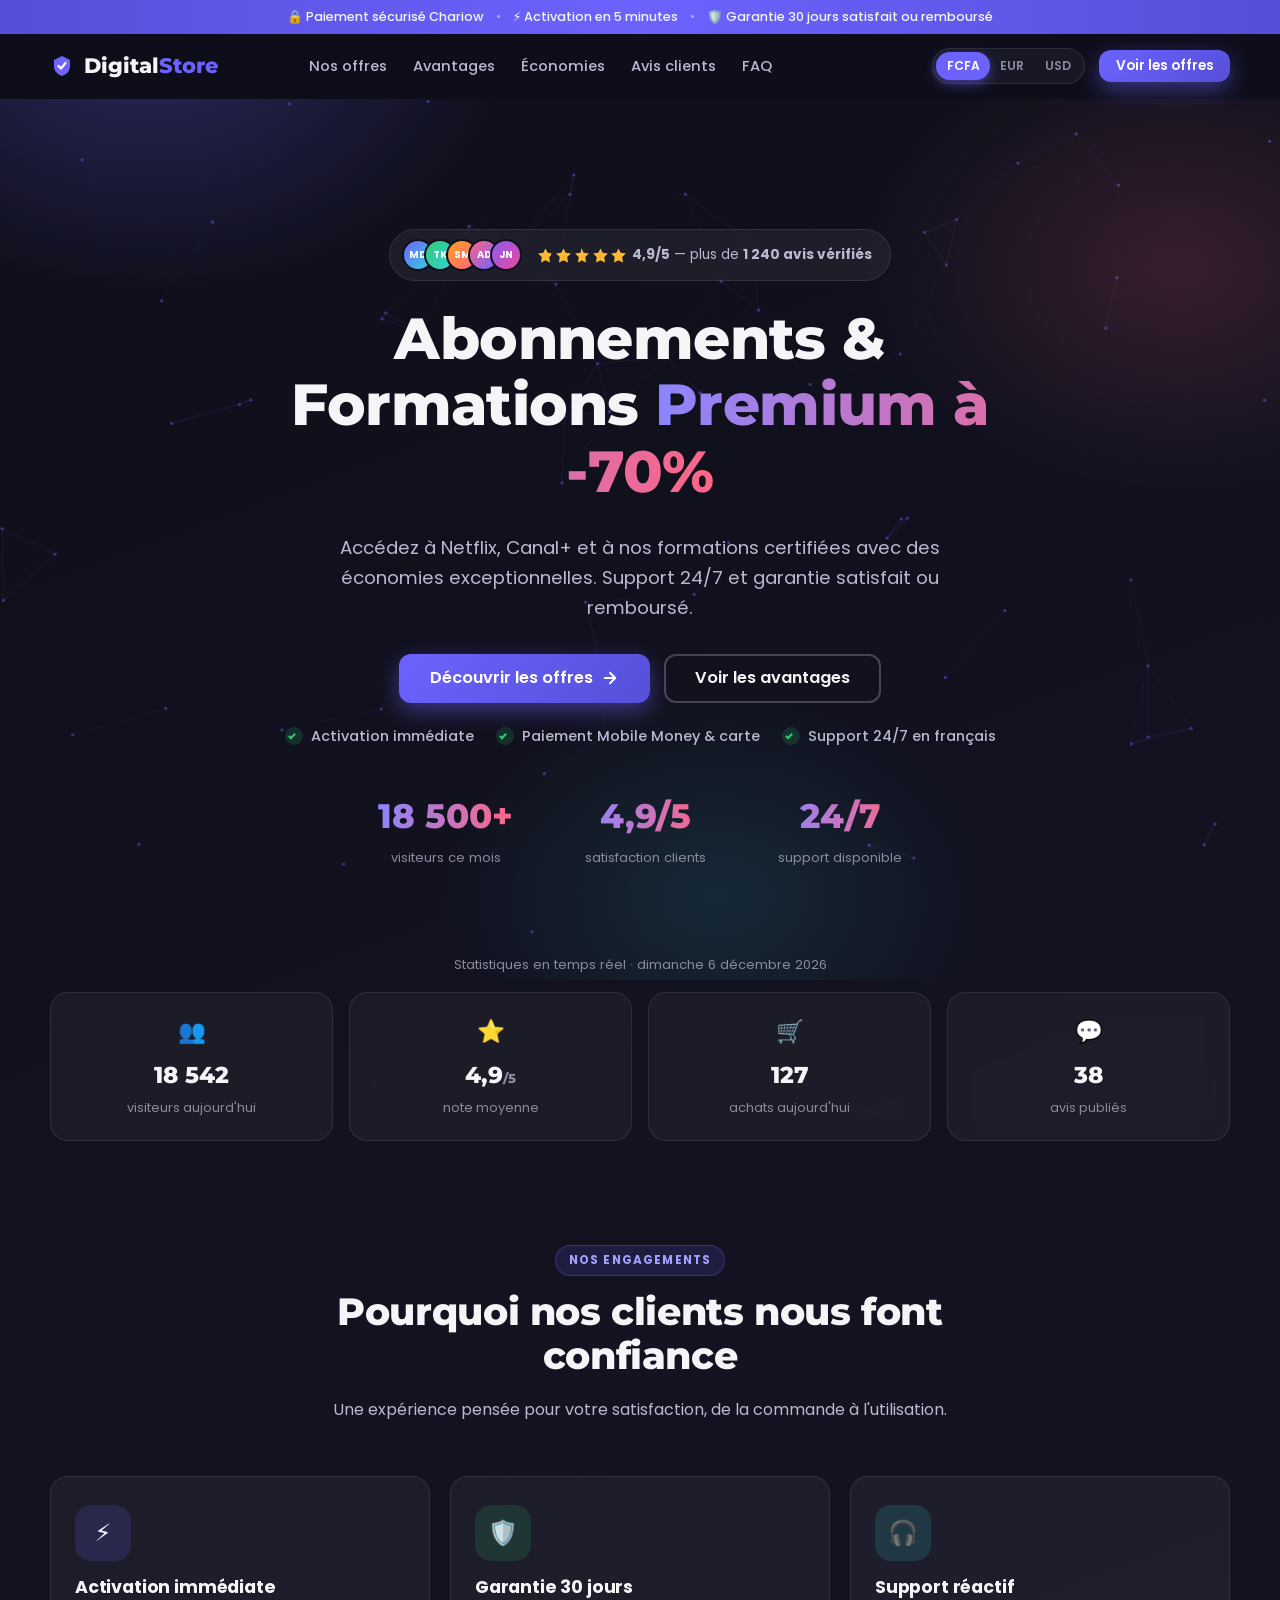
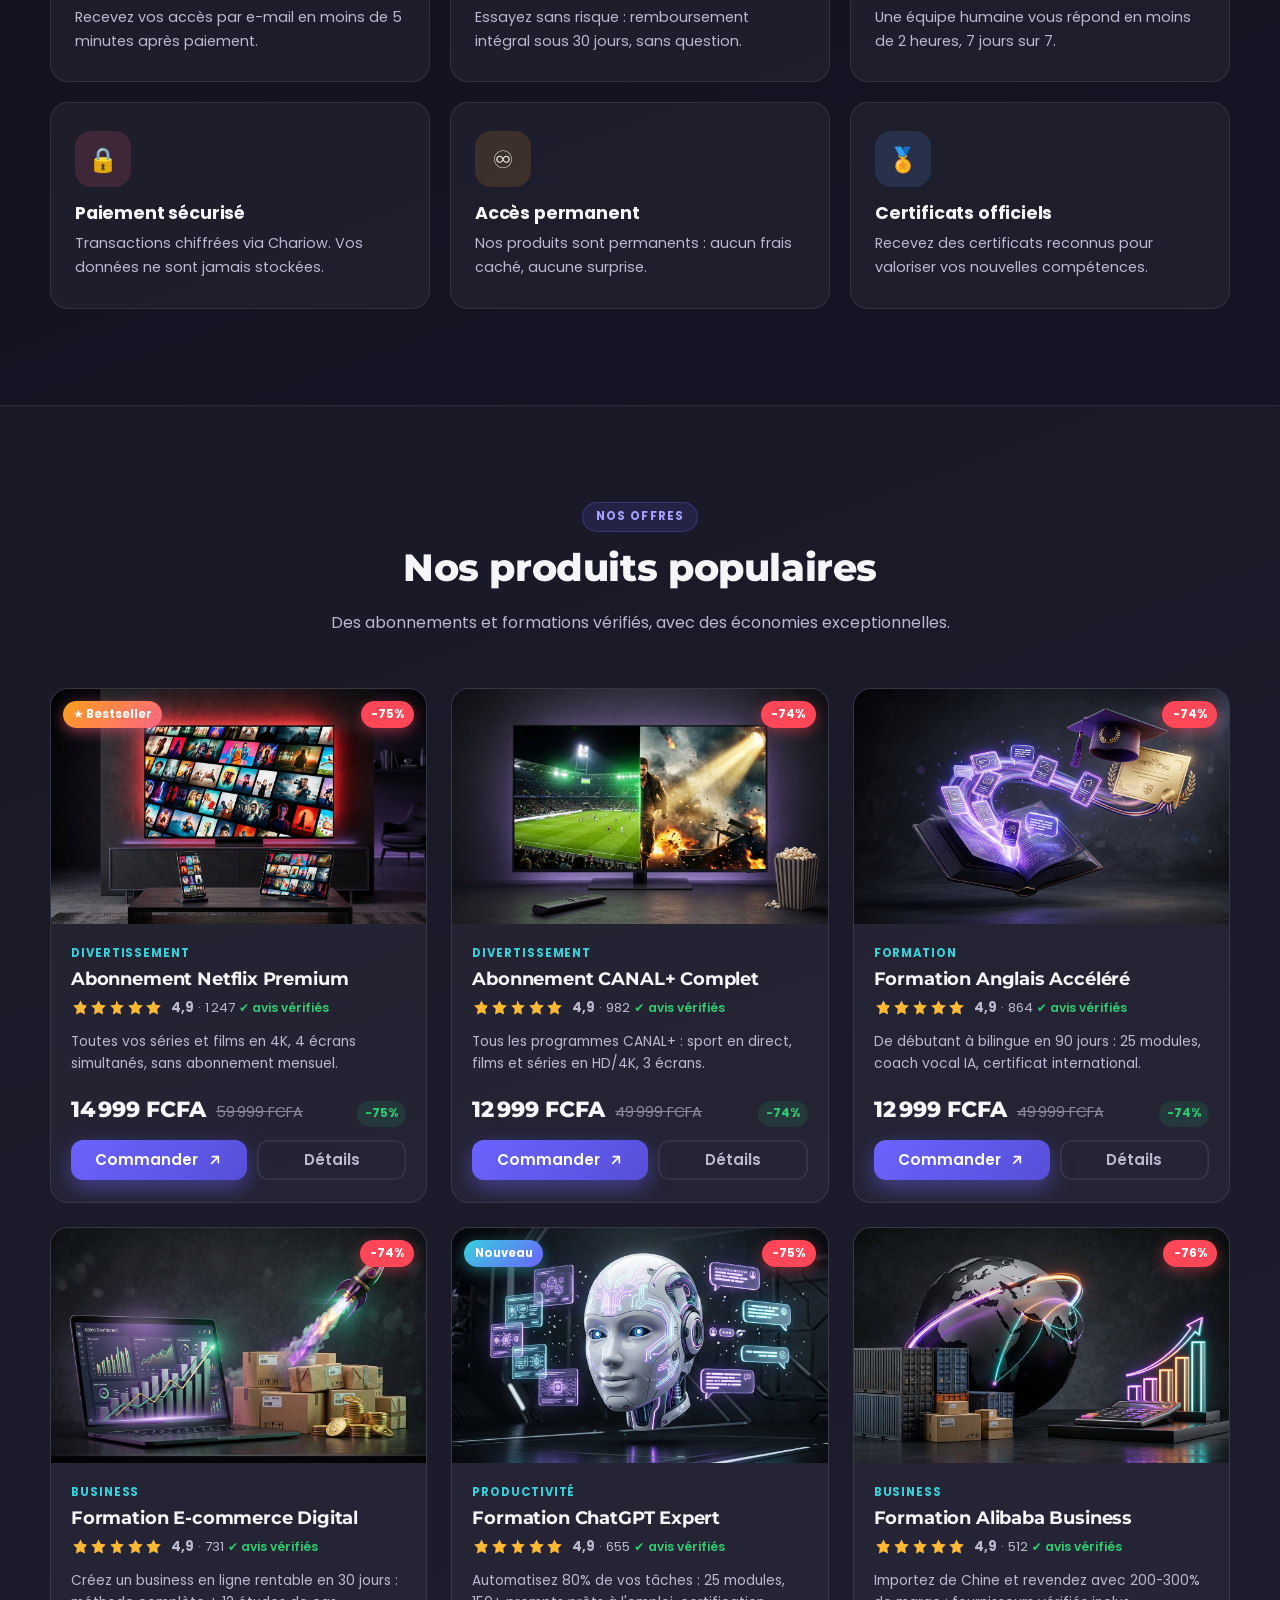
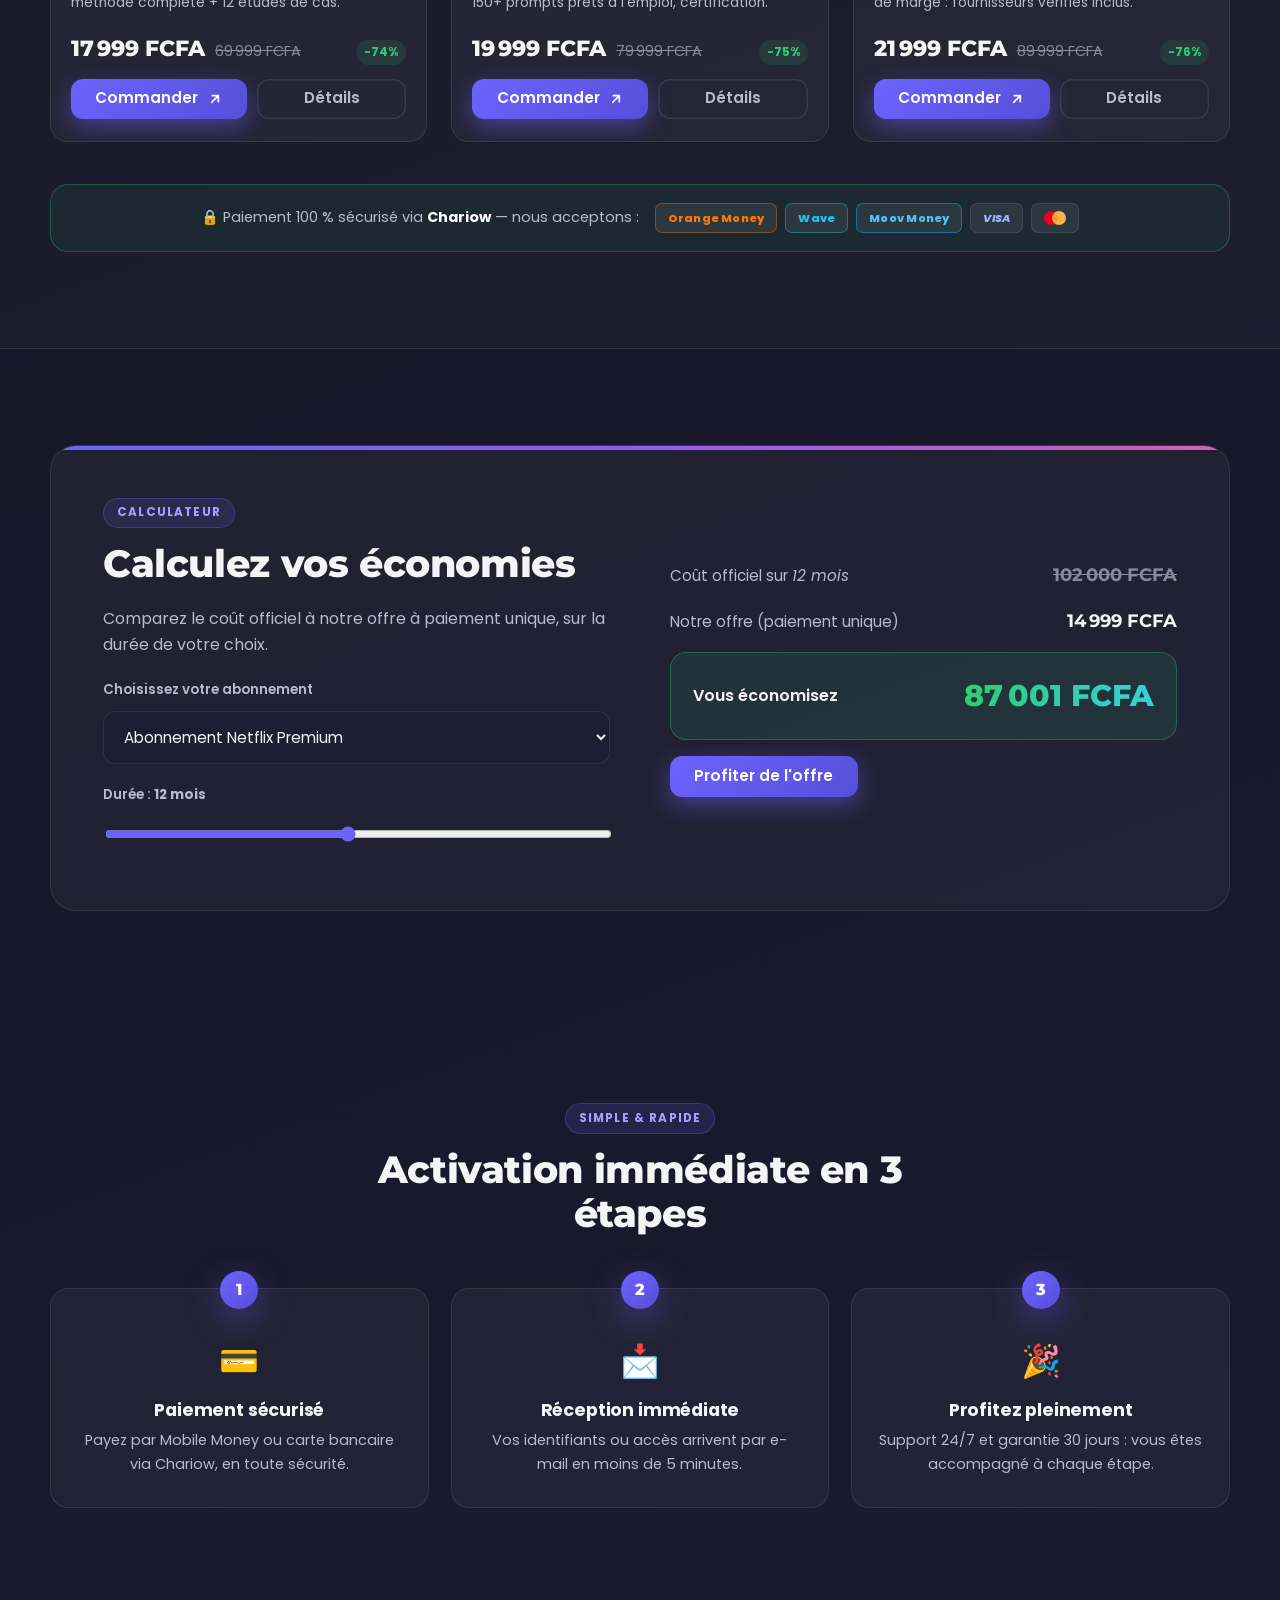
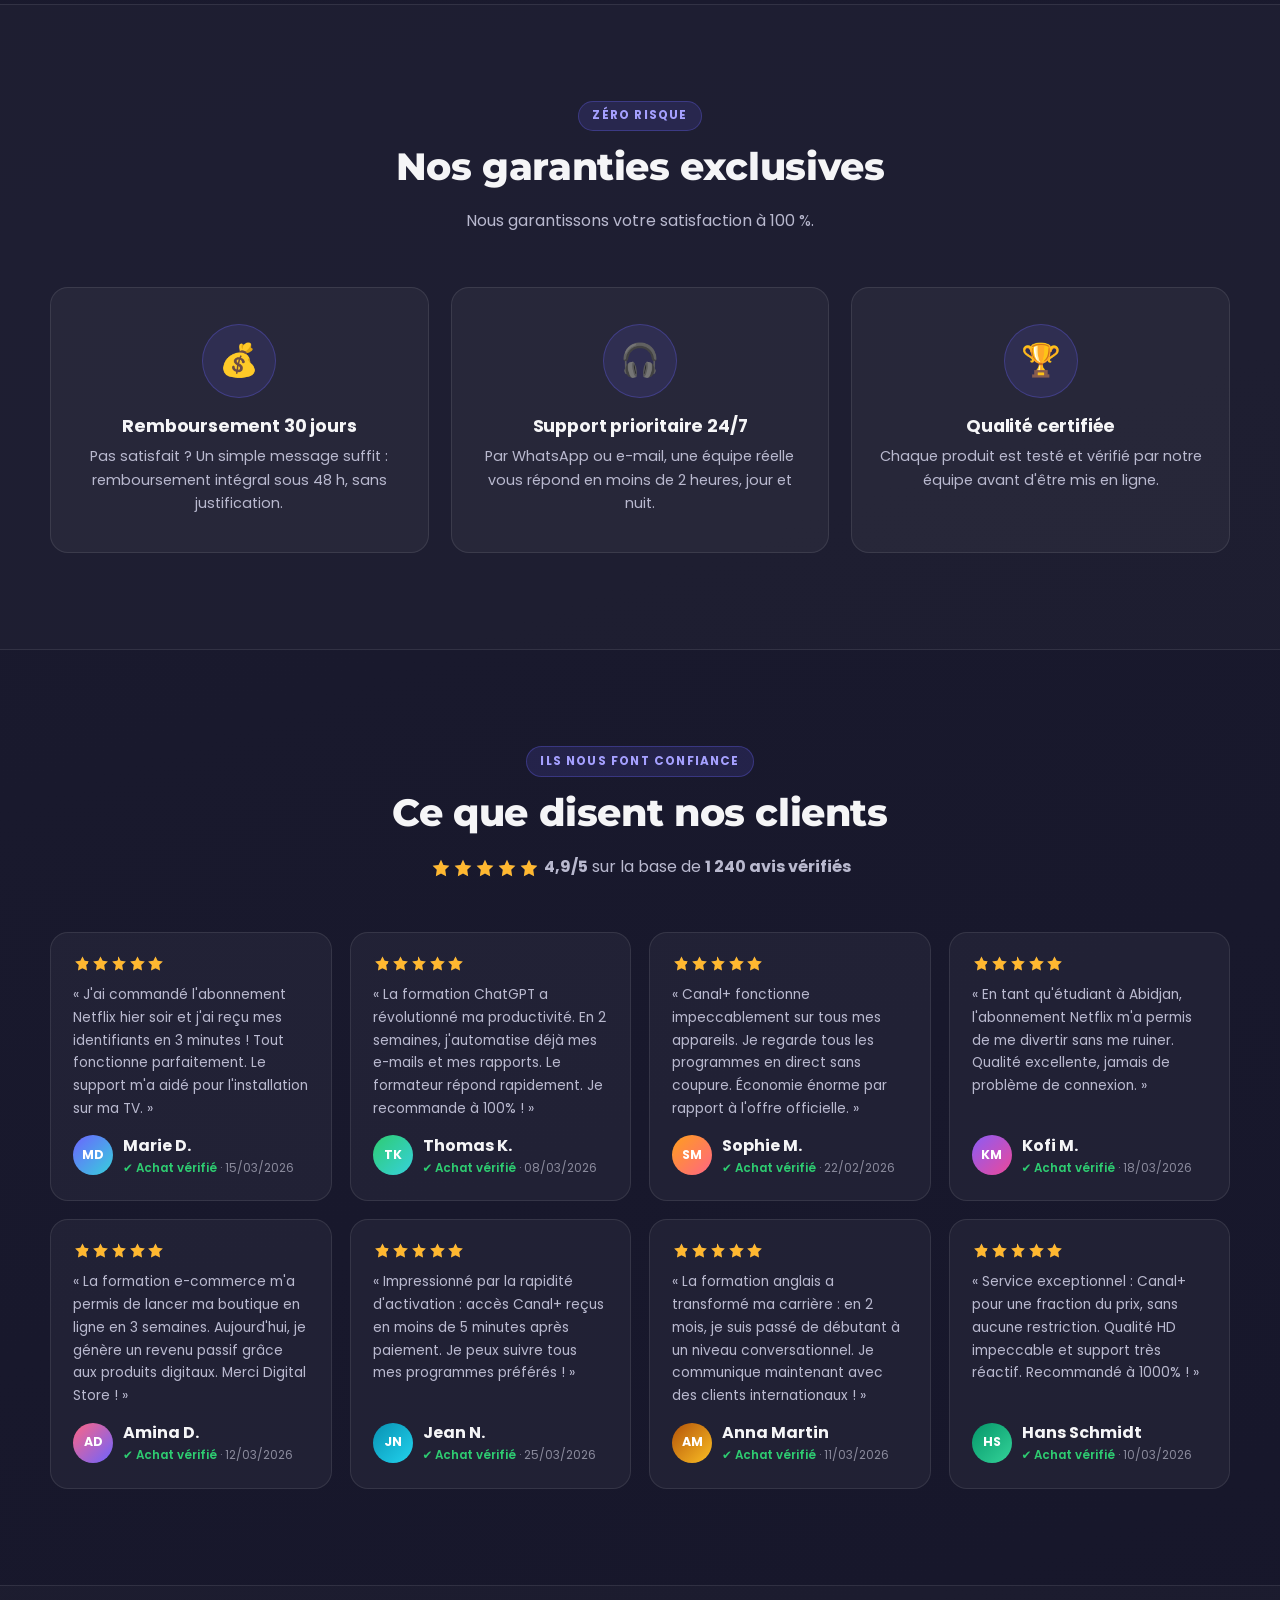
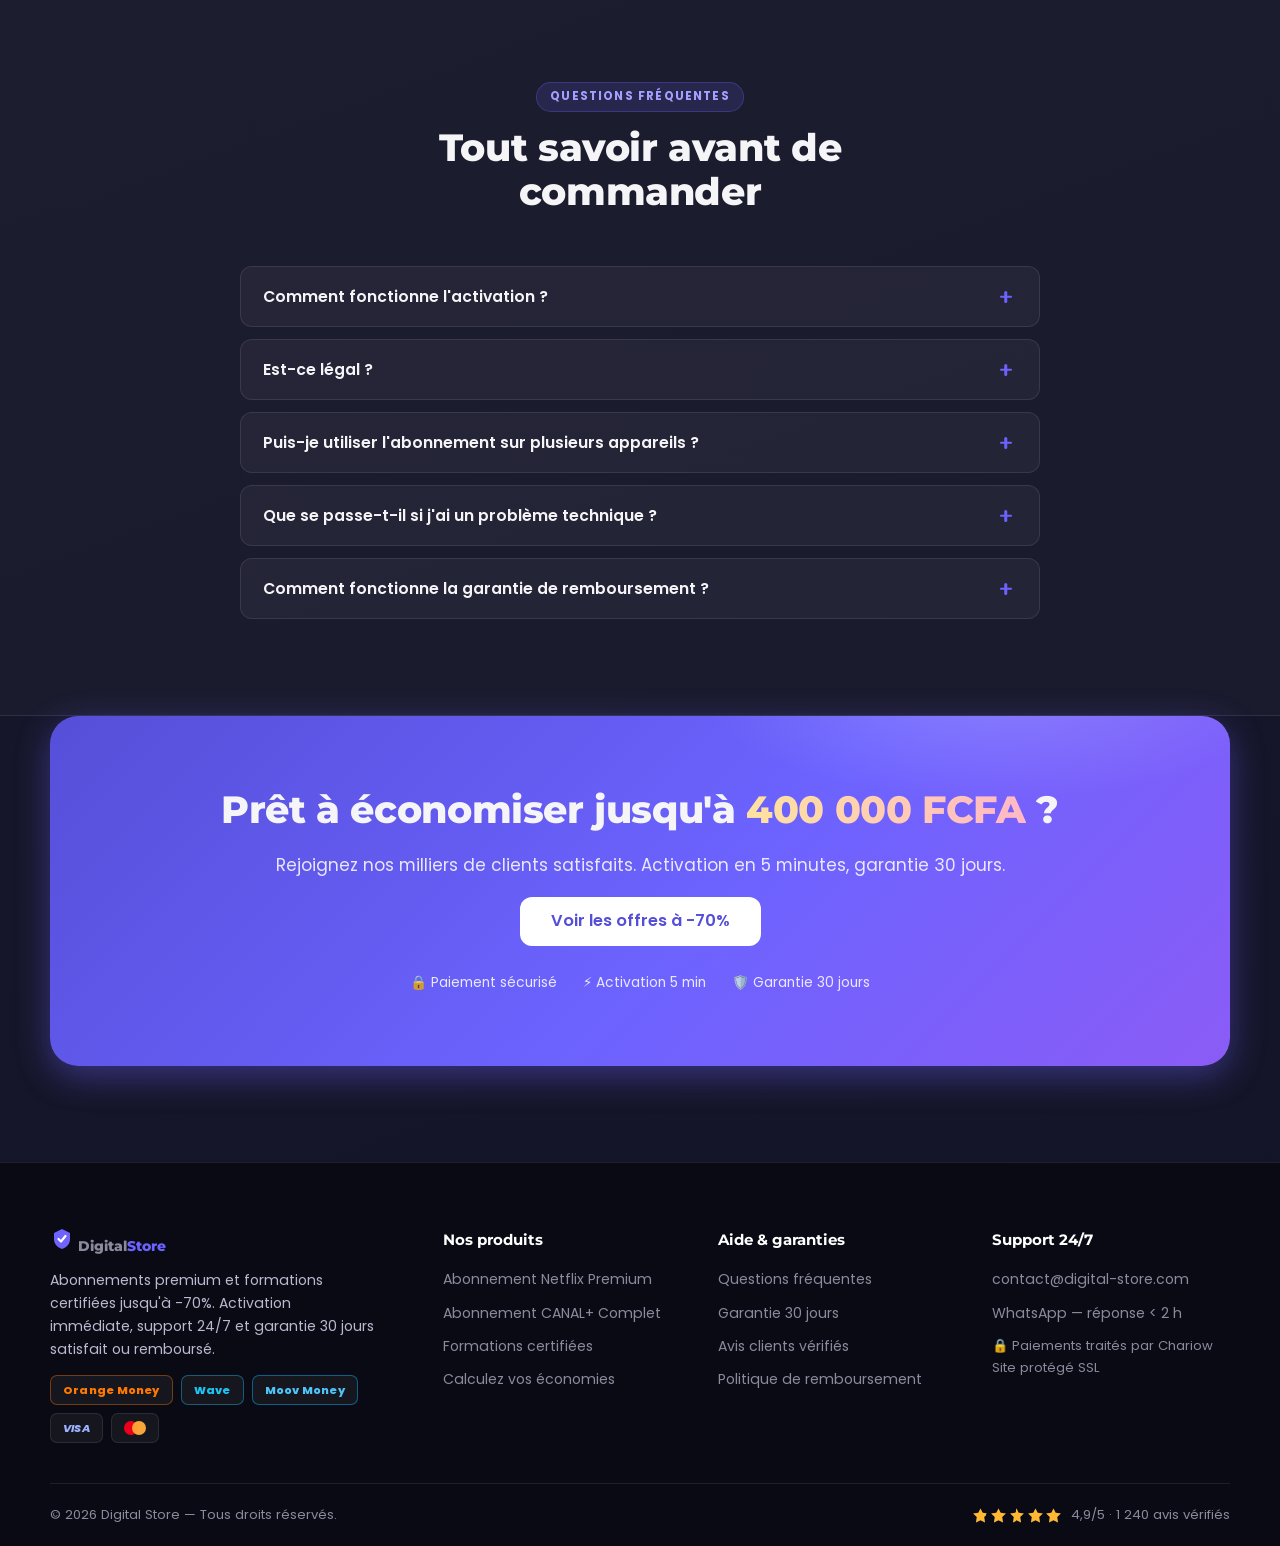
==== commit 7b7d217b: "Robustesse pop-ups : visibilité gérée en JS (style inline) + anti-cache - Le JS force désormais disp" ====
--- a/index.html
+++ b/index.html
@@ -17,7 +17,7 @@
   <link rel="preconnect" href="https://fonts.googleapis.com" />
   <link rel="preconnect" href="https://fonts.gstatic.com" crossorigin />
   <link href="https://fonts.googleapis.com/css2?family=Poppins:wght@300;400;500;600;700&family=Montserrat:wght@700;800;900&display=swap" rel="stylesheet" />
-  <link rel="stylesheet" href="css/styles.css" />
+  <link rel="stylesheet" href="css/styles.css?v=4" />
 </head>
 <body>
 
@@ -405,6 +405,6 @@
     <button id="socialProofClose" aria-label="Fermer">✕</button>
   </div>
 
-  <script src="js/main.js"></script>
+  <script src="js/main.js?v=4"></script>
 </body>
 </html>
--- a/css/styles.css
+++ b/css/styles.css
@@ -32,6 +32,11 @@
 }
 
 *, *::before, *::after { box-sizing: border-box; }
+
+/* Priorité absolue à l'attribut hidden : empêche les display:grid/flex
+   des classes de forcer l'affichage des éléments masqués (pop-ups, modales) */
+[hidden] { display: none !important; }
+
 html { scroll-behavior: smooth; }
 
 body {
